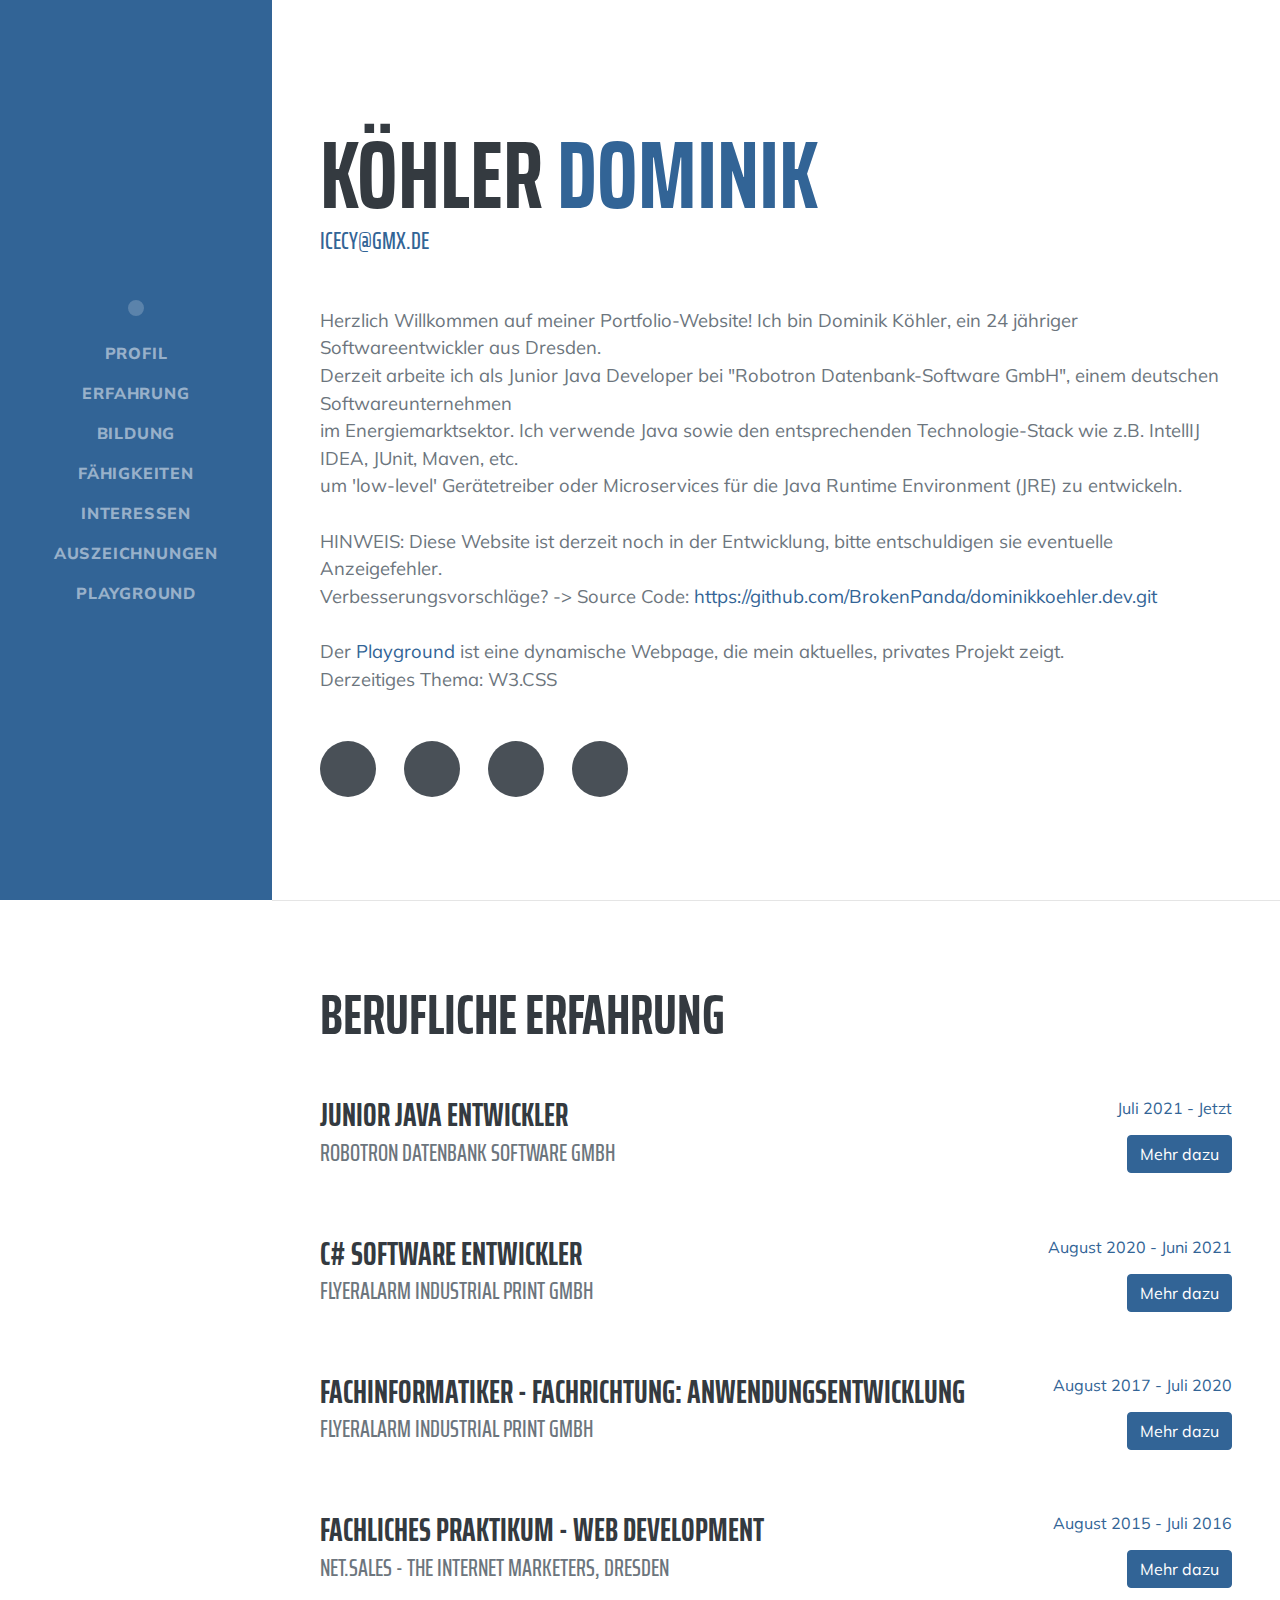
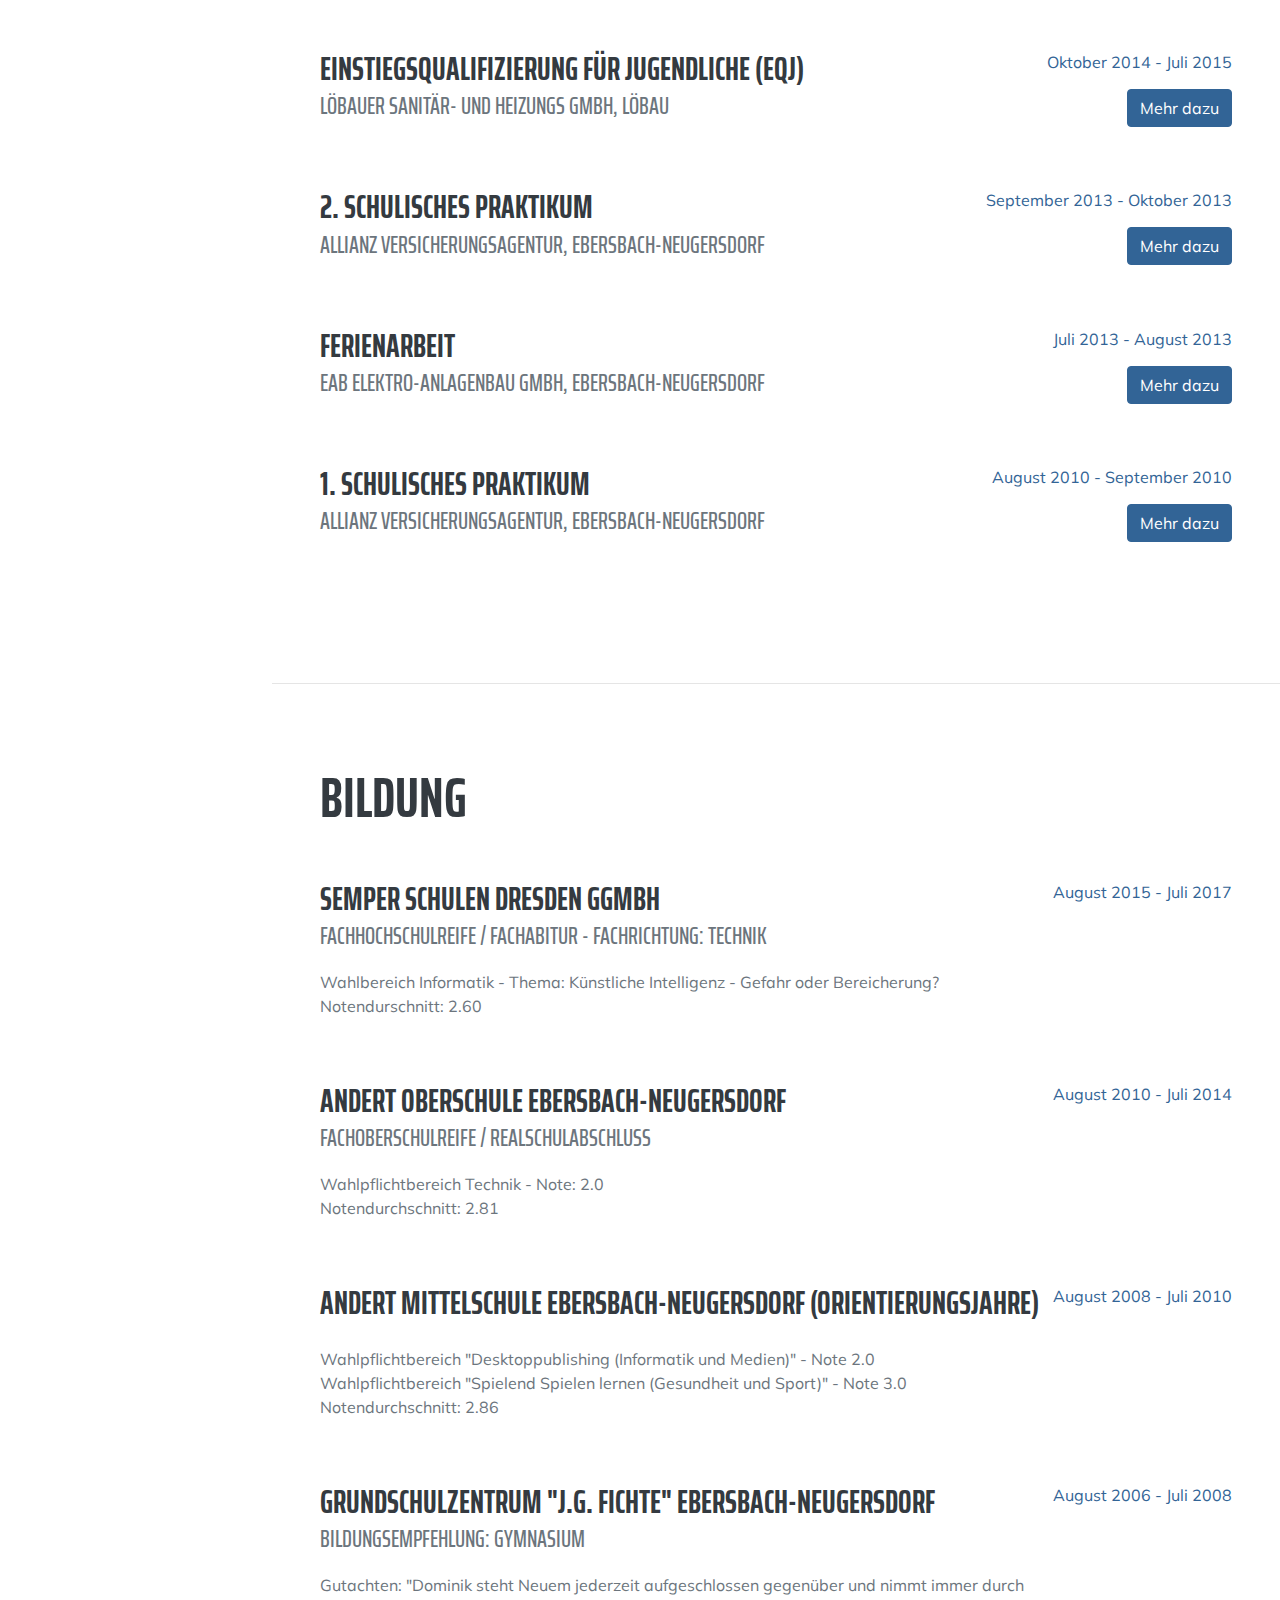
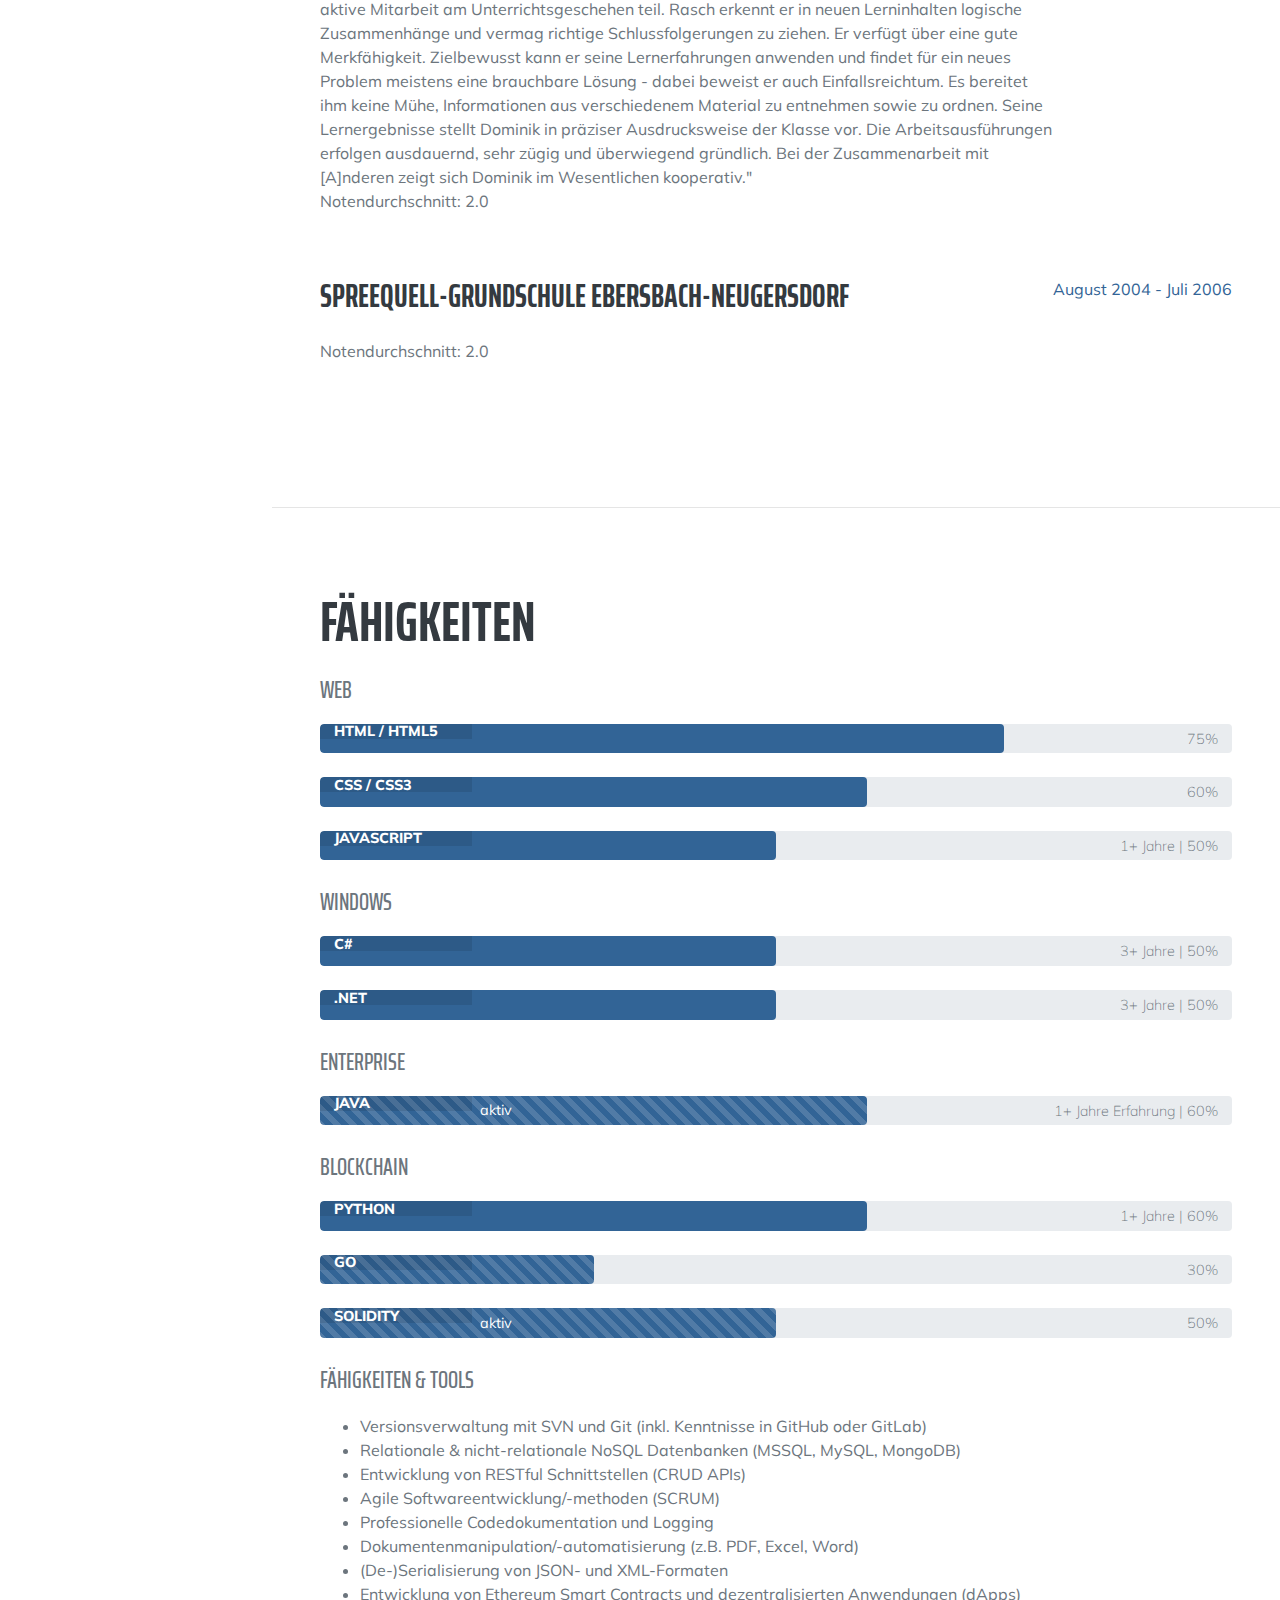
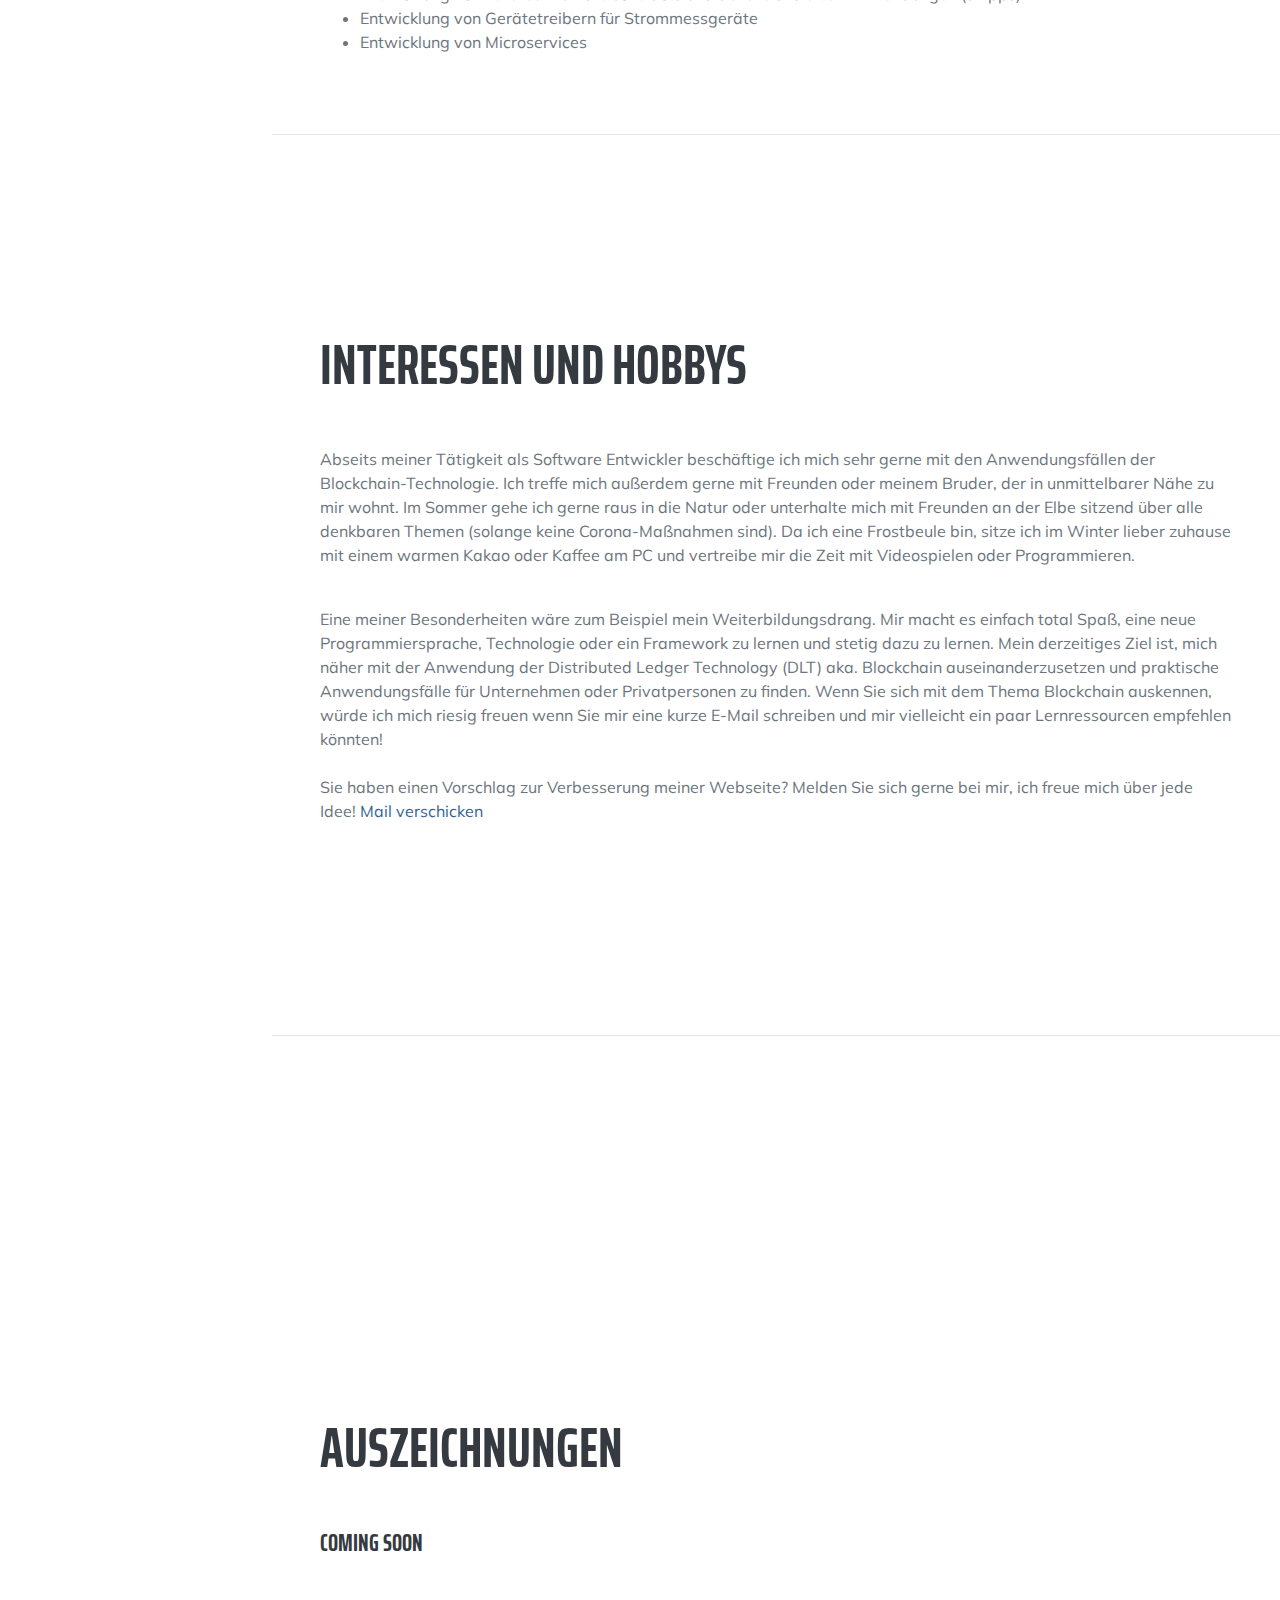
==== index.html @ 2440d2ac "improved skills section" ====
<!DOCTYPE html>
<html lang="de">

<head>
    <meta charset="utf-8" />
    <meta name="viewport" content="width=device-width, initial-scale=1, shrink-to-fit=no" />
    <meta name="description" content="Dominik Köhler | Junior Entwickler | Dresden | Sachsen " />
    <meta name="author" content="Dominik Köhler" />
    <title>Dominik Köhler | Junior Entwickler | Dresden, Sachsen</title>
    <link rel="icon" type="image/x-icon" href="assets/img/favicon.ico" />
    <script src="https://use.fontawesome.com/releases/v5.15.1/js/all.js" crossorigin="anonymous"></script>
    <link href="https://fonts.googleapis.com/css?family=Saira+Extra+Condensed:500,700" rel="stylesheet"
        type="text/css" />
    <link href="https://fonts.googleapis.com/css?family=Muli:400,400i,800,800i" rel="stylesheet" type="text/css" />
    <link href="css/styles.css" rel="stylesheet" />
</head>

<body id="page-top">
    <nav class="navbar navbar-expand-lg navbar-dark bg-primary fixed-top" id="sideNav">
        <a class="navbar-brand js-scroll-trigger" href="#page-top">
            <span class="d-block d-lg-none">Dominik Köhler</span>
            <span class="d-none d-lg-block"><img class="img-fluid img-profile rounded-circle mx-auto mb-2"
                    src="assets/img/portrait.jpeg" alt="" /></span>
        </a>
        <button class="navbar-toggler" type="button" data-toggle="collapse" data-target="#navbarSupportedContent"
            aria-controls="navbarSupportedContent" aria-expanded="false" aria-label="Toggle navigation"><span
                class="navbar-toggler-icon"></span></button>
        <div class="collapse navbar-collapse" id="navbarSupportedContent">
            <ul class="navbar-nav">
                <li class="nav-item"><a class="nav-link js-scroll-trigger" href="#about">Profil</a></li>
                <li class="nav-item"><a class="nav-link js-scroll-trigger" href="#experience">Erfahrung</a></li>
                <li class="nav-item"><a class="nav-link js-scroll-trigger" href="#education">Bildung</a></li>
                <li class="nav-item"><a class="nav-link js-scroll-trigger" href="#skills">Fähigkeiten</a></li>
                <li class="nav-item"><a class="nav-link js-scroll-trigger" href="#interests">Interessen</a></li>
                <li class="nav-item"><a class="nav-link js-scroll-trigger" href="#awards">Auszeichnungen</a></li>
                <li class="nav-item"><a class="nav-link js-scroll-trigger" href="https://biologyst.lima-city.de"
                        target="_blank">Playground</a></li>
            </ul>
        </div>
    </nav>
    <!-- Page Content-->
    <div class="container-fluid p-0">
        <!-- About-->
        <section class="resume-section" id="about">
            <div class="resume-section-content">
                <a href="./en/index.html"><img src="./assets/img/english-icon.png" class="language-icon" /></a>
                <h1 class="mb-0">
                    Köhler
                    <span class="text-primary">Dominik</span>
                </h1>
                <div class="subheading mb-5">
                    <a href="mailto:icecy@gmx.de">IceCy@gmx.de</a>
                </div>
                <p class="lead mb-5">
                    Herzlich Willkommen auf meiner Portfolio-Website! Ich bin Dominik Köhler, ein 24 jähriger Softwareentwickler
                    aus Dresden.<br />
                    Derzeit arbeite ich als Junior Java Developer bei "Robotron Datenbank-Software GmbH", einem deutschen
                    Softwareunternehmen<br />
                    im Energiemarktsektor. Ich verwende Java sowie den entsprechenden Technologie-Stack wie z.B. IntellIJ IDEA, JUnit, Maven, etc.<br />
                    um 'low-level' Gerätetreiber
                    oder Microservices für die Java Runtime Environment (JRE) zu entwickeln.<br /><br />
                    HINWEIS: Diese Website ist derzeit noch in der Entwicklung, bitte entschuldigen sie eventuelle
                    Anzeigefehler.<br />
                    Verbesserungsvorschläge? -> Source Code: <a
                        href="https://github.com/BrokenPanda/dominikkoehler.dev.git"
                        target="_blank">https://github.com/BrokenPanda/dominikkoehler.dev.git</a><br /><br />
                    Der <a href="https://biologyst.lima-city.de" target="_blank">Playground</a> ist eine dynamische
                    Webpage, die mein aktuelles, privates Projekt zeigt. <br />
                    Derzeitiges Thema: W3.CSS
                </p>
                <div class="social-icons">
                    <a class="social-icon" href="https://www.linkedin.com/in/dominik-k%C3%B6hler-7989a8193"
                        target="_blank"><i class="fab fa-linkedin-in"></i></a>
                    <a class="social-icon" href="https://github.com/BrokenPanda" target="_blank"><i
                            class="fab fa-github"></i></a>
                    <a class="social-icon" href="https://twitter.com/Ice_Cyber" target="_blank"><i
                            class="fab fa-twitter"></i></a>
                    <a class="social-icon" href="mailto:IceCy@gmx.de"><i class="fas fa-at"></i></a>
                </div>
            </div>
        </section>
        <hr class="m-0" />
        <!-- Experience-->
        <section class="resume-section" id="experience">
            <div class="resume-section-content">
                <h2 class="mb-5">Berufliche Erfahrung</h2>
                <div class="d-flex flex-column flex-md-row justify-content-between mb-5">
                    <div class="flex-grow-1">
                        <h3 class="mb-0">Junior Java Entwickler</h3>
                        <div class="subheading mb-3">Robotron Datenbank Software GmbH</div>
                        <div class="collapse" id="rds">
                            <div class="card card-body">
                                Hier entwickle ich innovative Software für den Energiemarktsektor mithilfe der Programmiersprache
                                Java und entsprechender Technologien wie Maven, JUnit und IntelliJ IDEA.<br />
                                Ich entwickle 'low-level' Gerätetreiber für Strommessgeräte oder Microservices und
                                erlerne Best Practices wie funktionale Programmierung oder Schnittstellenabstraktion.<br />
                                Bis jetzt habe ich beispielsweise mit dem Message Queue Broker RabbitMQ,
                                der NoSQL-Datenbank MongoDB oder dem Java Framework Quarkus gearbeitet.<br />
                                Ich lerne täglich neue Dinge dazu und freue mich sehr, mich weiter mit der Entwicklung
                                von Software im IoT-Umfeld zu beschäftigen.<br />
                            </div>
                        </div>
                    </div>
                    <div class="flex-shrink-0">
                        <span class="text-primary">Juli 2021 - Jetzt</span><br />
                        <a class="btn btn-primary" data-toggle="collapse" href="#rds" role="button"
                            aria-expanded="false" aria-controls="rds">
                            Mehr dazu
                        </a>
                    </div>
                </div>
                <div class="d-flex flex-column flex-md-row justify-content-between mb-5">
                    <div class="flex-grow-1">
                        <h3 class="mb-0">C# Software Entwickler</h3>
                        <div class="subheading mb-3">FLYERALARM Industrial Print GmbH</div>
                        <div class="collapse" id="fa">
                            <div class="card card-body">
                                Mithilfe des .NET Technologie-Stacks von Microsoft entwickelte ich Individualsoftware um
                                bestehende Wertschöpfungsprozesse effizienter zu gestalten,
                                analysierte und behob Fehler in bestehender Software oder erweiterte diese in Ihren
                                Funktionen. Agile Entwicklungsmethoden (SCRUM),
                                tägliche Sprint-Meetings und ein internes Ticket-System (JIRA) halfen mir dabei, immer
                                in
                                Austausch mit den Entwicklern und Mitarbeitern anderer
                                Standorte zu bleiben und meine Arbeit effizienter organisieren und planen zu können. Die
                                meiste Zeit habe ich mithilfe der Programmiersprache C#
                                bestehende Individualsoftware des Unternehmens erweitert oder Fehler behoben. In einigen
                                Fällen erstellte ich aber auch eigene Individualsoftware
                                für bestimmte Anwendungsfälle. Hier arbeitete ich größtenteils mit Desktop-Software,
                                welche
                                mit dem .NET Framework in Verbindung mit Windows Forms
                                oder WPF entwickelt wurde.<br />
                                Die Backendentwicklung mit .NET Core oder ASP.NET gefiel mir hier besonders, da ein
                                großes
                                Maß an logischem Verständnis benötigt wird und man sich
                                regelmäßig neue, effizientere Algorithmen aneignen kann.
                            </div>
                        </div>
                    </div>
                    <div class="flex-shrink-0">
                        <span class="text-primary">August 2020 - Juni 2021</span><br />
                        <a class="btn btn-primary" data-toggle="collapse" href="#fa" role="button" aria-expanded="false"
                            aria-controls="fa">
                            Mehr dazu
                        </a>
                    </div>
                </div>
                <div class="d-flex flex-column flex-md-row justify-content-between mb-5">
                    <div class="flex-grow-1">
                        <h3 class="mb-0">Fachinformatiker - Fachrichtung: Anwendungsentwicklung</h3>
                        <div class="subheading mb-3">FLYERALARM Industrial Print GmbH</div>
                        <div class="collapse" id="fi">
                            <div class="card card-body">
                                In dieser Zeit habe ich meine Ausbildung zum Fachinformatiker - Fachrichtung:
                                Anwendungsentwicklung bestritten.<br />Hier durfte ich folgende Erfahrungen
                                sammeln:<br />
                                <ul>
                                    <li>Fehleranalyse und Bugfixing von bestehender (Individual-)Software</li>
                                    <li>Konzeptionierung, Entwicklung und Erweiterung von RESTful-APIs auf Basis von
                                        .NET Core
                                        und ASP.NET</li>
                                    <li>Entwicklung und Erweiterung von Desktop-Anwendungen auf Basis von C# Forms und
                                        WPF</li>
                                    <li>Entwicklung und Erweiterung von Windows Diensten auf Basis von C#</li>
                                    <li>Backendentwicklung von Webanwendungen auf Basis von .NET Core und ASP.NET</li>
                                    <li>Frontendentwicklung von Webanwendungen auf Basis von ASP.NET Forms und MVC</li>
                                    <li>Modellierung von relationalen Datenbanken und deren Verwendung mit SQL-Abfragen
                                        oder
                                        Frameworks</li>
                                    <li>Erstellung von technischen Dokumentationen</li>
                                    <li>(Support und Schulung von Anwendern)</li>
                                </ul>
                            </div>
                        </div>
                    </div>
                    <div class="flex-shrink-0">
                        <span class="text-primary">August 2017 - Juli 2020</span><br />
                        <a class="btn btn-primary" data-toggle="collapse" href="#fi" role="button" aria-expanded="false"
                            aria-controls="fi">
                            Mehr dazu
                        </a>
                    </div>
                </div>
                <div class="d-flex flex-column flex-md-row justify-content-between mb-5">
                    <div class="flex-grow-1">
                        <h3 class="mb-0">Fachliches Praktikum - Web Development</h3>
                        <div class="subheading mb-3">Net.Sales - The Internet Marketers, Dresden</div>
                        <div class="collapse" id="net">
                            <div class="card card-body">
                                Im Rahmen meines Fachabiturs absolvierte ich im ersten Schuljahr 14-tägig im Wechsel
                                eine
                                fachpraktische Tätigkeit als Web Entwickler. Die Idee war hierbei, mögliche
                                Themen für die Entwicklung von sogenannten "Nischenseiten" zu finden, die wenig
                                Konkurrenz
                                haben und einen hochen Nutzerdurchsatz generieren können.
                                Dabei lernte ich, die menschliche Psychologie und Verhaltensweisen besser nachvollziehen
                                zu
                                können, einen Nischenmarkt zu finden und entsprechende Webseiten
                                mit HTML, CSS sowie Javascript (teilweise auch PHP) zu entwickeln und anschließend mit
                                ebenfalls vermittelten Tools und Strategien zu vermarkten.
                                Die Themen Search-Engine-Optimization (SEO), Off-Site-/On-Site-Vermarktung sowie
                                Backlinks
                                spielten hier eine besonders große Rolle und brachten mir die strukturierte Vermarktung
                                einer Webpräsenz im Internet und die kontinuierliche Monetarisierung von Webinhalten
                                näher.
                            </div>
                        </div>
                    </div>
                    <div class="flex-shrink-0">
                        <span class="text-primary">August 2015 - Juli 2016</span><br />
                        <a class="btn btn-primary" data-toggle="collapse" href="#net" role="button"
                            aria-expanded="false" aria-controls="net">
                            Mehr dazu
                        </a>
                    </div>
                </div>
                <div class="d-flex flex-column flex-md-row justify-content-between mb-5">
                    <div class="flex-grow-1">
                        <h3 class="mb-0">Einstiegsqualifizierung für Jugendliche (EQJ)</h3>
                        <div class="subheading mb-3">Löbauer Sanitär- und Heizungs GmbH, Löbau</div>
                        <div class="collapse" id="eqj">
                            <div class="card card-body">
                                Nach Abschluss der 10. Klasse und Erlangung meiner mittleren Reife, absolvierte ich ein
                                freiwilliges Jahr bei der Löbauer Sanitär- und Heizungs GmbH (LHS).
                                Im Rahmen meiner Tätigkeit betreute ich den selbst entwickelten Online-Shop des
                                Unternehmens
                                (in Visual Basic), pflegte und aktualisierte bestehende Produkte und
                                konnte meine angeeigneten HTML-, CSS- und Javascript-Kenntnisse das erste mal in der
                                Praxis
                                einsetzen. Dadurch lernte ich viel über das bevorstehende Berufsleben,
                                Web-Technologien, eigenständiges Arbeiten und den Umgang mit Arbeitskollegen. Die Zeit
                                hat
                                mir wirklich sehr gefallen und mich gut auf meine Karriere vorbereitet.
                            </div>
                        </div>
                    </div>
                    <div class="flex-shrink-0">
                        <span class="text-primary">Oktober 2014 - Juli 2015</span><br />
                        <a class="btn btn-primary" data-toggle="collapse" href="#eqj" role="button"
                            aria-expanded="false" aria-controls="eqj">
                            Mehr dazu
                        </a>
                    </div>
                </div>
                <div class="d-flex flex-column flex-md-row justify-content-between mb-5">
                    <div class="flex-grow-1">
                        <h3 class="mb-0">2. schulisches Praktikum</h3>
                        <div class="subheading mb-3">Allianz Versicherungsagentur, Ebersbach-Neugersdorf</div>
                        <div class="collapse" id="av2">
                            <div class="card card-body">
                                Im Rahmen des letzten Schuljahres vor Abschluss meiner mittleren Reife absolvierte ich
                                eine
                                fachpraktische Tätigkeit bei der Allianz Versicherungsagentur in Ebersbach-Neugersdorf.
                                Hier baute ich meine Kenntnisse aus dem 1. Praktikum aus und wurde mit tiefergehenden
                                Aufgaben vertraut gemacht. Ich lernte das erste Mal, mit sensiblen Kundendaten
                                umzugehen,
                                wie wichtig der Datenschutz in einer Versicherungsagentur ist und konnte unter Beisein
                                meines Mentors selbst erste Kundengespräche führen, was mir sehr gefallen hat.
                                Besonders das direkte Gespräch mit dem Kunden, das Verständnis für Sorgen und die
                                transparente Arbeitsweise gefielen mir hier sehr. Ich konnte meine sozialen Kompetenzen
                                weiter
                                ausbauen sowie vertrauliche Daten (Kunden oder interne Datenbanken) mit der nötigen
                                Vorsicht
                                behandeln und zum Ende des Praktikums weitgehend selbstständig aktualisieren und auf
                                Richtigkeit prüfen.
                            </div>
                        </div>
                    </div>
                    <div class="flex-shrink-0">
                        <span class="text-primary">September 2013 - Oktober 2013</span><br />
                        <a class="btn btn-primary" data-toggle="collapse" href="#av2" role="button"
                            aria-expanded="false" aria-controls="av2">
                            Mehr dazu
                        </a>
                    </div>
                </div>
                <div class="d-flex flex-column flex-md-row justify-content-between mb-5">
                    <div class="flex-grow-1">
                        <h3 class="mb-0">Ferienarbeit</h3>
                        <div class="subheading mb-3">EAB Elektro-Anlagenbau GmbH, Ebersbach-Neugersdorf</div>
                        <div class="collapse" id="eab">
                            <div class="card card-body">
                                In den Sommerferien meines letzten Schuljahres vor der mittleren Reife absolvierte ich
                                eine
                                2-wöchige Ferienarbeit bei der Ebersbacher Elektro-Anlagenbau GmbH.
                                Hier lernte ich das erste Mal, körperlich zu Arbeiten, mit anderen Kollegen umzugehen
                                und
                                bekam einen ersten Einblick in das bevorstehende Berufsleben.
                                Die Arbeit forderte mich sehr, besonders der Transport von großen Kabeltrommeln unter
                                der
                                Sommersonne brachte mich oft an meine Grenzen, doch konnte ich schnell
                                an diesen Aufgaben wachsen und meine eigenen Grenzen kennenlernen. Zu meinen Tätigkeiten
                                zählten vor Allem die Herstellung von elektr. Bauteilen und Kabeln,
                                welche anschließend in elektrischen Schaltschränken verbaut wurden. Ich lernte die
                                unterschiedlichen Arten und farblichen Markierungen von Kupferkabeln kennen,
                                wie ich diese maschinell zurechtschneide und mit Sicherheitskappen versehe. In der
                                zweiten
                                Woche meiner Ferienarbeit durfte ich in enger Zusammenarbeit mit
                                Kollegen einen eigenen Schaltschrank vom ersten Bauteil bis zum fertigen Produkt
                                zusammenbauen und konnte schnell lernen, an meinen Aufgaben zu wachsen.
                            </div>
                        </div>
                    </div>
                    <div class="flex-shrink-0">
                        <span class="text-primary">Juli 2013 - August 2013</span><br />
                        <a class="btn btn-primary" data-toggle="collapse" href="#eab" role="button"
                            aria-expanded="false" aria-controls="eab">
                            Mehr dazu
                        </a>
                    </div>
                </div>
                <div class="d-flex flex-column flex-md-row justify-content-between mb-5">
                    <div class="flex-grow-1">
                        <h3 class="mb-0">1. schulisches Praktikum</h3>
                        <div class="subheading mb-3">Allianz Versicherungsagentur, Ebersbach-Neugersdorf</div>
                        <div class="collapse" id="av1">
                            <div class="card card-body">
                                Mein erstes schulisches Praktikum absolvierte ich bei der Allianz Versicherungsagentur
                                in
                                Ebersbach-Neugersdorf.
                                Ich kam das erste Mal mit geregelten Arbeitszeiten in Kontakt, lernte die grundlegenden
                                internen Abläufe in einer Versicherungsagentur kennen und wie eine
                                Agentur mit Schwerpunkt im Finanzgeschäft arbeitet. Ich konnte nach Absprache mit dem
                                Kunden
                                einzelnen Gesprächen beiwohnen und lernte dadurch schnell,
                                wie man Kundengespräche führt, auf Fragen und Sorgen eingeht und dass Vertrauen eine
                                enorme
                                Rolle im Erfolg einer Versicherungsagentur spielt.
                                In der letzten Woche meines Praktikums wurde ich bereits damit beauftragt, Kundendaten
                                zu
                                überprüfen und gegebenenfalls zu aktualisieren. Gründlichkeit ist
                                hier besonders wichtig, da Adressen und Kontodaten unbedingt korrekt sein müssen um
                                einen
                                reibungslosen Ablauf im Betrieb zu gewährleisten.
                            </div>
                        </div>
                    </div>
                    <div class="flex-shrink-0">
                        <span class="text-primary">August 2010 - September 2010</span><br />
                        <a class="btn btn-primary" data-toggle="collapse" href="#av1" role="button"
                            aria-expanded="false" aria-controls="av1">
                            Mehr dazu
                        </a>
                    </div>
                </div>
            </div>
        </section>
        <hr class="m-0" />
        <!-- Education-->
        <section class="resume-section" id="education">
            <div class="resume-section-content">
                <h2 class="mb-5">Bildung</h2>
                <div class="d-flex flex-column flex-md-row justify-content-between mb-5">
                    <div class="flex-grow-1">
                        <h3 class="mb-0">Semper Schulen Dresden gGmbH</h3>
                        <div class="subheading mb-3">Fachhochschulreife / Fachabitur - Fachrichtung: Technik</div>
                        <div>Wahlbereich Informatik - Thema: Künstliche Intelligenz - Gefahr oder Bereicherung?</div>
                        <p>Notendurschnitt: 2.60</p>
                    </div>
                    <div class="flex-shrink-0"><span class="text-primary">August 2015 - Juli 2017</span></div>
                </div>
                <div class="d-flex flex-column flex-md-row justify-content-between mb-5">
                    <div class="flex-grow-1">
                        <h3 class="mb-0">Andert Oberschule Ebersbach-Neugersdorf</h3>
                        <div class="subheading mb-3">Fachoberschulreife / Realschulabschluss</div>
                        <div>Wahlpflichtbereich Technik - Note: 2.0</div>
                        <p>Notendurchschnitt: 2.81</p>
                    </div>
                    <div class="flex-shrink-0"><span class="text-primary">August 2010 - Juli 2014</span></div>
                </div>
                <div class="d-flex flex-column flex-md-row justify-content-between mb-5">
                    <div class="flex-grow-1">
                        <h3 class="mb-0">Andert Mittelschule Ebersbach-Neugersdorf (Orientierungsjahre)</h3>
                        <br />
                        <div>Wahlpflichtbereich "Desktoppublishing (Informatik und Medien)" - Note 2.0</div>
                        <div>Wahlpflichtbereich "Spielend Spielen lernen (Gesundheit und Sport)" - Note 3.0</div>
                        <p>Notendurchschnitt: 2.86</p>
                    </div>
                    <div class="flex-shrink-0"><span class="text-primary">August 2008 - Juli 2010</span></div>
                </div>
                <div class="d-flex flex-column flex-md-row justify-content-between mb-5">
                    <div class="flex-grow-1">
                        <h3 class="mb-0">Grundschulzentrum "J.G. Fichte" Ebersbach-Neugersdorf</h3>
                        <div class="subheading mb-3">Bildungsempfehlung: Gymnasium</div>
                        <div>Gutachten: "Dominik steht Neuem jederzeit aufgeschlossen gegenüber und nimmt immer durch
                            aktive Mitarbeit am Unterrichtsgeschehen teil. Rasch erkennt
                            er in neuen Lerninhalten logische Zusammenhänge und vermag richtige Schlussfolgerungen zu
                            ziehen. Er verfügt über eine gute Merkfähigkeit. Zielbewusst
                            kann er seine Lernerfahrungen anwenden und findet für ein neues Problem meistens eine
                            brauchbare Lösung - dabei beweist er auch Einfallsreichtum. Es
                            bereitet ihm keine Mühe, Informationen aus verschiedenem Material zu entnehmen sowie zu
                            ordnen. Seine Lernergebnisse stellt Dominik in präziser Ausdrucksweise
                            der Klasse vor. Die Arbeitsausführungen erfolgen ausdauernd, sehr zügig und überwiegend
                            gründlich. Bei der Zusammenarbeit mit [A]nderen zeigt sich Dominik
                            im Wesentlichen kooperativ."
                        </div>
                        <p>Notendurchschnitt: 2.0</p>
                    </div>
                    <div class="flex-shrink-0"><span class="text-primary">August 2006 - Juli 2008</span></div>
                </div>
                <div class="d-flex flex-column flex-md-row justify-content-between mb-5">
                    <div class="flex-grow-1">
                        <h3 class="mb-0">Spreequell-Grundschule Ebersbach-Neugersdorf</h3>
                        <br />
                        <p>Notendurchschnitt: 2.0</p>
                    </div>
                    <div class="flex-shrink-0"><span class="text-primary">August 2004 - Juli 2006</span></div>
                </div>
            </div>
        </section>
        <hr class="m-0" />
        <!-- Skills-->
        <section class="resume-section" id="skills">
            <div class="resume-section-content">
                <h2 class="mb-3">Fähigkeiten</h2>
                <div class="subheading mb-3">Web</div>
                <div class="progress">
                    <div class="progress-bar" role="progressbar" aria-valuenow="75" aria-valuemin="0" aria-valuemax="100" style="width: 75%;">
                        <span class="sr-only">75% Complete</span>
                    </div>
                    <span class="progress-type"><i class="fab fa-html5"></i>&nbsp;HTML / HTML5</span>
                    <span class="progress-completed">75%</span>
                </div>
                <br />
                <div class="progress">
                    <div class="progress-bar" role="progressbar" aria-valuenow="60" aria-valuemin="0" aria-valuemax="100" style="width: 60%;">
                        <span class="sr-only">60% Complete</span>
                    </div>
                    <span class="progress-type"><i class="fab fa-css3-alt"></i>&nbsp;CSS / CSS3</span>
                    <span class="progress-completed">60%</span>
                </div>
                <br />
                <div class="progress">
                    <div class="progress-bar" role="progressbar" aria-valuenow="50" aria-valuemin="0" aria-valuemax="100" style="width: 50%;">
                        <span class="sr-only">1+ Jahre Erfahrung oder 50% Complete</span>
                    </div>
                    <span class="progress-type"><i class="fab fa-js-square"></i>&nbsp;JAVASCRIPT</span>
                    <span class="progress-completed">1+ Jahre | 50%</span>
                </div>
                <br />
                <div class="subheading mb-3">Windows</div>
                <div class="progress">
                    <div class="progress-bar" role="progressbar" aria-valuenow="50" aria-valuemin="0" aria-valuemax="100" style="width: 50%;">
                        <span class="sr-only">3+ Jahre Erfahrung oder 50% Complete</span>
                    </div>
                    <span class="progress-type"><i class="fas fa-hashtag"></i>&nbsp;C#</span>
                    <span class="progress-completed">3+ Jahre | 50%</span>
                </div>
                <br />
                <div class="progress">
                    <div class="progress-bar" role="progressbar" aria-valuenow="50" aria-valuemin="0" aria-valuemax="100" style="width: 50%;">
                        <span class="sr-only">3+ Jahre Erfahrung oder 50% Complete</span>
                    </div>
                    <span class="progress-type"><i class="fab fa-windows"></i>&nbsp;.NET</span>
                    <span class="progress-completed">3+ Jahre | 50%</span>
                </div>
                <br />
                <div class="subheading mb-3">Enterprise</div>
                <div class="progress">
                    <div class="progress-bar progress-bar-info progress-bar-striped active" role="progressbar" aria-valuenow="60" aria-valuemin="0" aria-valuemax="100" style="width: 60%">
                        <span class="sr-only">1+ Jahre Erfahrung oder 50% Complete</span>
                        <span class="progress-status">aktiv</span>
                    </div>
                    <span class="progress-type"><i class="fab fa-java"></i>&nbsp;JAVA</span>
                    <span class="progress-completed">1+ Jahre Erfahrung | 60%</span>
                </div>
                <br />
                <div class="subheading mb-3">Blockchain</div>
                <div class="progress">
                    <div class="progress-bar" role="progressbar" aria-valuenow="60" aria-valuemin="0" aria-valuemax="100" style="width: 60%;">
                        <span class="sr-only">1+ Jahre Erfahrung | 60% Complete</span>
                    </div>
                    <span class="progress-type"><i class="fab fa-python"></i>&nbsp;PYTHON</span>
                    <span class="progress-completed">1+ Jahre | 60%</span>
                </div>
                <br />
                <div class="progress">
                    <div class="progress-bar progress-bar-info progress-bar-striped active" role="progressbar" aria-valuenow="30" aria-valuemin="0" aria-valuemax="100" style="width: 30%">
                        <span class="sr-only">30% Complete</span>
                    </div>
                    <span class="progress-type"><i class="fab fa-google"></i>&nbsp;GO</span>
                    <span class="progress-completed">30%</span>
                </div>
                <br />
                <div class="progress">
                    <div class="progress-bar progress-bar-info progress-bar-striped active" role="progressbar" aria-valuenow="50" aria-valuemin="0" aria-valuemax="100" style="width: 50%">
                        <span class="sr-only">50% Complete</span>
                        <span class="progress-status">aktiv</span>
                    </div>
                    <span class="progress-type"><i class="fab fa-ethereum"></i>&nbsp;SOLIDITY</span>
                    <span class="progress-completed">50%</span>
                </div>
                <br />
                <div class="subheading mb-3">Fähigkeiten & Tools</div>
                <ul class="fa-ul mb-0">
                    <li>
                        <span class="fa-li"><i class="fas fa-check"></i></span>Versionsverwaltung mit SVN und Git (inkl. Kenntnisse in GitHub oder GitLab)
                    </li>
                    <li>
                        <span class="fa-li"><i class="fas fa-check"></i></span>Relationale & nicht-relationale NoSQL Datenbanken (MSSQL, MySQL, MongoDB)
                    </li>
                    <li>
                        <span class="fa-li"><i class="fas fa-check"></i></span>Entwicklung von RESTful Schnittstellen (CRUD APIs)
                    </li>
                    <li>
                        <span class="fa-li"><i class="fas fa-check"></i></span>Agile Softwareentwicklung/-methoden (SCRUM)
                    </li>
                    <li>
                        <span class="fa-li"><i class="fas fa-check"></i></span>Professionelle Codedokumentation und Logging
                    </li>
                    <li>
                        <span class="fa-li"><i class="fas fa-check"></i></span>Dokumentenmanipulation/-automatisierung (z.B. PDF, Excel, Word)
                    </li>
                    <li>
                        <span class="fa-li"><i class="fas fa-check"></i></span>(De-)Serialisierung von JSON- und XML-Formaten
                    </li>
                    <li>
                        <span class="fa-li"><i class="fas fa-check"></i></span>Entwicklung von Ethereum Smart Contracts und dezentralisierten Anwendungen (dApps)
                    </li>
                    <li>
                        <span class="fa-li"><i class="fas fa-check"></i></span>Entwicklung von Gerätetreibern für Strommessgeräte
                    </li>
                    <li>
                        <span class="fa-li"><i class="fas fa-check"></i></span>Entwicklung von Microservices
                    </li>
                </ul>
            </div>
        </section>
        <hr class="m-0" />
        <!-- Interests-->
        <section class="resume-section" id="interests">
            <div class="resume-section-content">
                <h2 class="mb-5">Interessen und Hobbys</h2>
                <p>Abseits meiner Tätigkeit als Software Entwickler beschäftige ich mich sehr gerne mit den
                    Anwendungsfällen der Blockchain-Technologie. Ich treffe mich außerdem gerne mit Freunden oder meinem
                    Bruder, der in unmittelbarer Nähe zu mir wohnt. Im Sommer gehe ich gerne raus in die Natur oder
                    unterhalte mich mit Freunden an der Elbe sitzend über alle denkbaren Themen (solange keine
                    Corona-Maßnahmen sind). Da ich eine Frostbeule bin, sitze ich im Winter lieber zuhause mit einem
                    warmen Kakao oder Kaffee am PC und vertreibe mir die Zeit mit Videospielen oder Programmieren.</p>
                <br />
                <p class="mb-0">Eine meiner Besonderheiten wäre zum Beispiel mein Weiterbildungsdrang. Mir macht es
                    einfach total Spaß, eine neue Programmiersprache, Technologie oder ein Framework zu lernen und
                    stetig dazu zu lernen. Mein derzeitiges Ziel ist, mich näher mit der Anwendung der Distributed
                    Ledger Technology (DLT) aka. Blockchain auseinanderzusetzen und praktische Anwendungsfälle für
                    Unternehmen oder Privatpersonen zu finden. Wenn Sie sich mit dem Thema Blockchain auskennen, würde
                    ich mich riesig freuen wenn Sie mir eine kurze E-Mail schreiben und mir vielleicht ein paar
                    Lernressourcen empfehlen könnten!</p><br />
                <p>Sie haben einen Vorschlag zur Verbesserung meiner Webseite? Melden Sie sich gerne bei mir, ich freue
                    mich über jede Idee! <a href="mailto:IceCy@gmx.de">Mail verschicken</a></p>
            </div>
        </section>
        <hr class="m-0" />
        <!-- Awards-->
        <section class="resume-section" id="awards">
            <div class="resume-section-content">
                <h2 class="mb-5">Auszeichnungen</h2>
                <h4 class="mb-0">coming soon</h4>
            </div>
        </section>
    </div>
    <script src="https://cdnjs.cloudflare.com/ajax/libs/jquery/3.5.1/jquery.min.js"></script>
    <script src="https://cdn.jsdelivr.net/npm/bootstrap@4.5.3/dist/js/bootstrap.bundle.min.js"></script>
    <script src="https://cdnjs.cloudflare.com/ajax/libs/jquery-easing/1.4.1/jquery.easing.min.js"></script>
    <script src="js/scripts.js"></script>
</body>

</html>
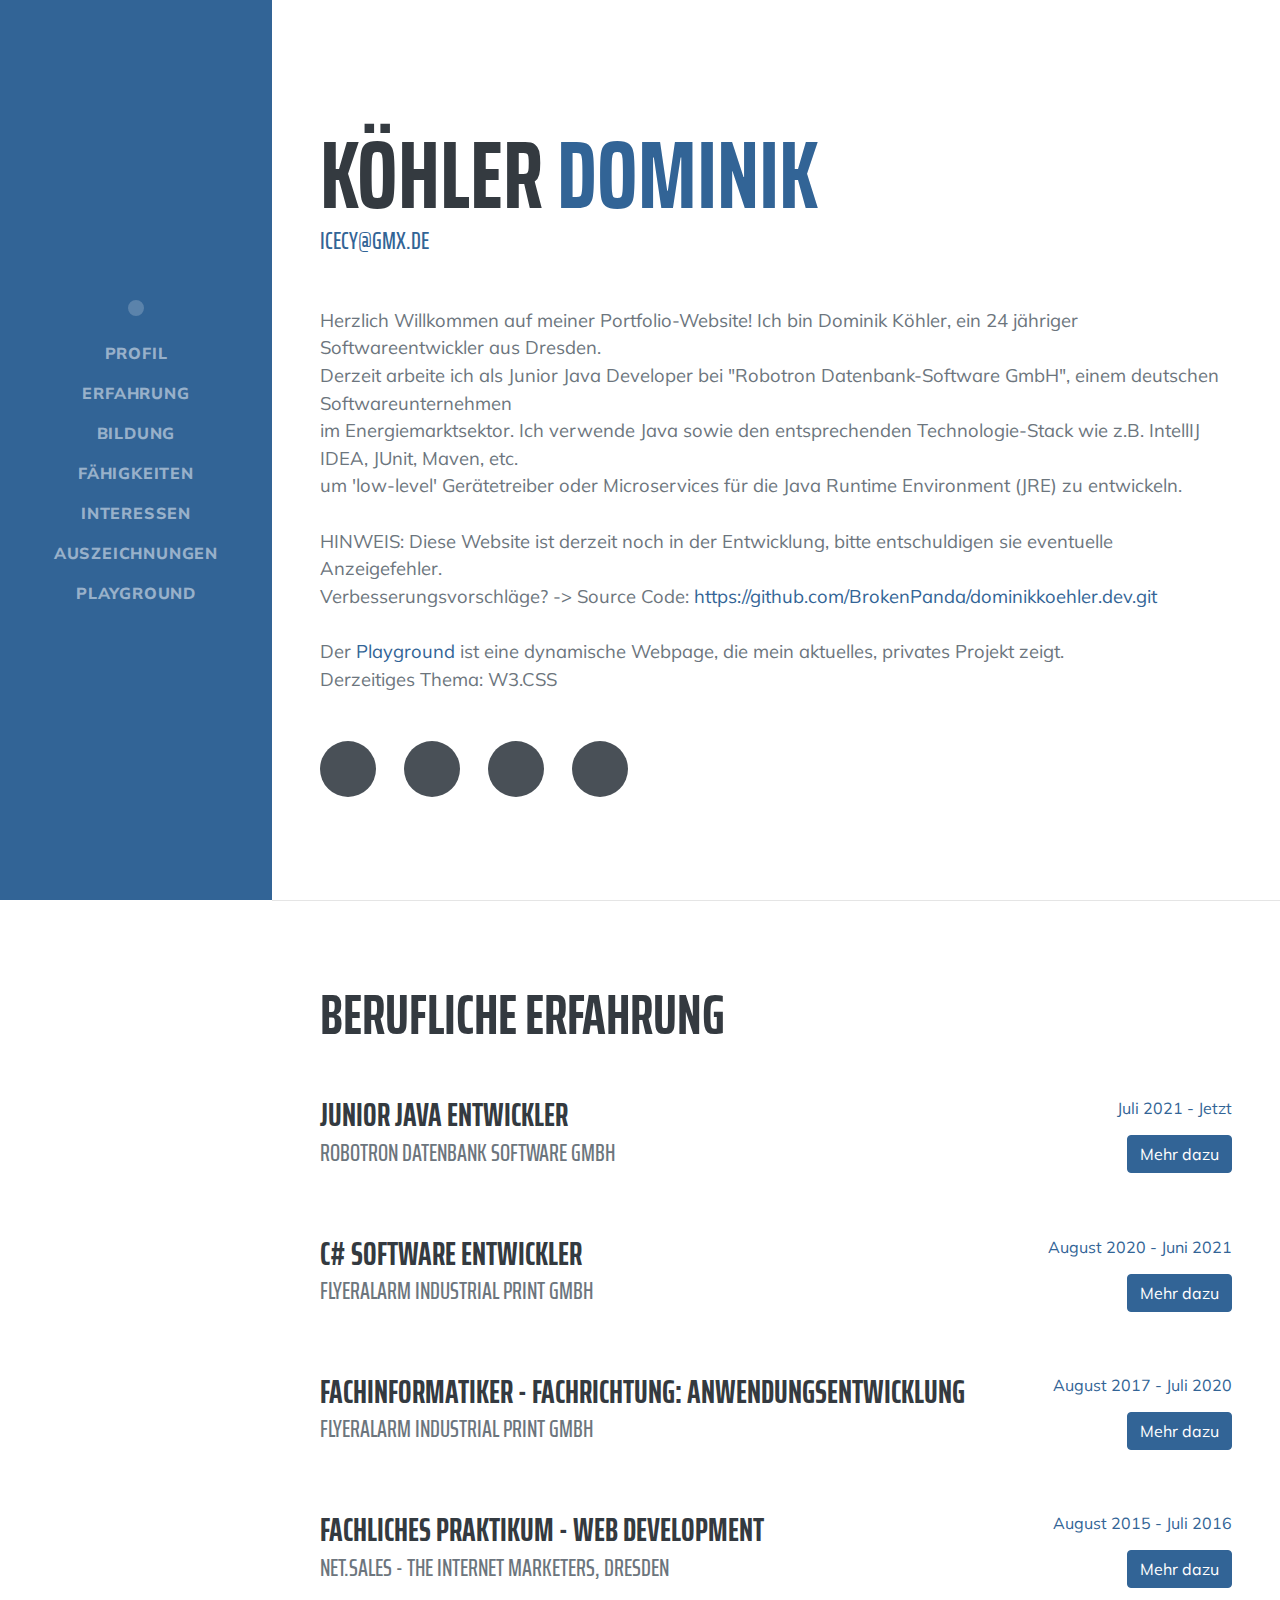
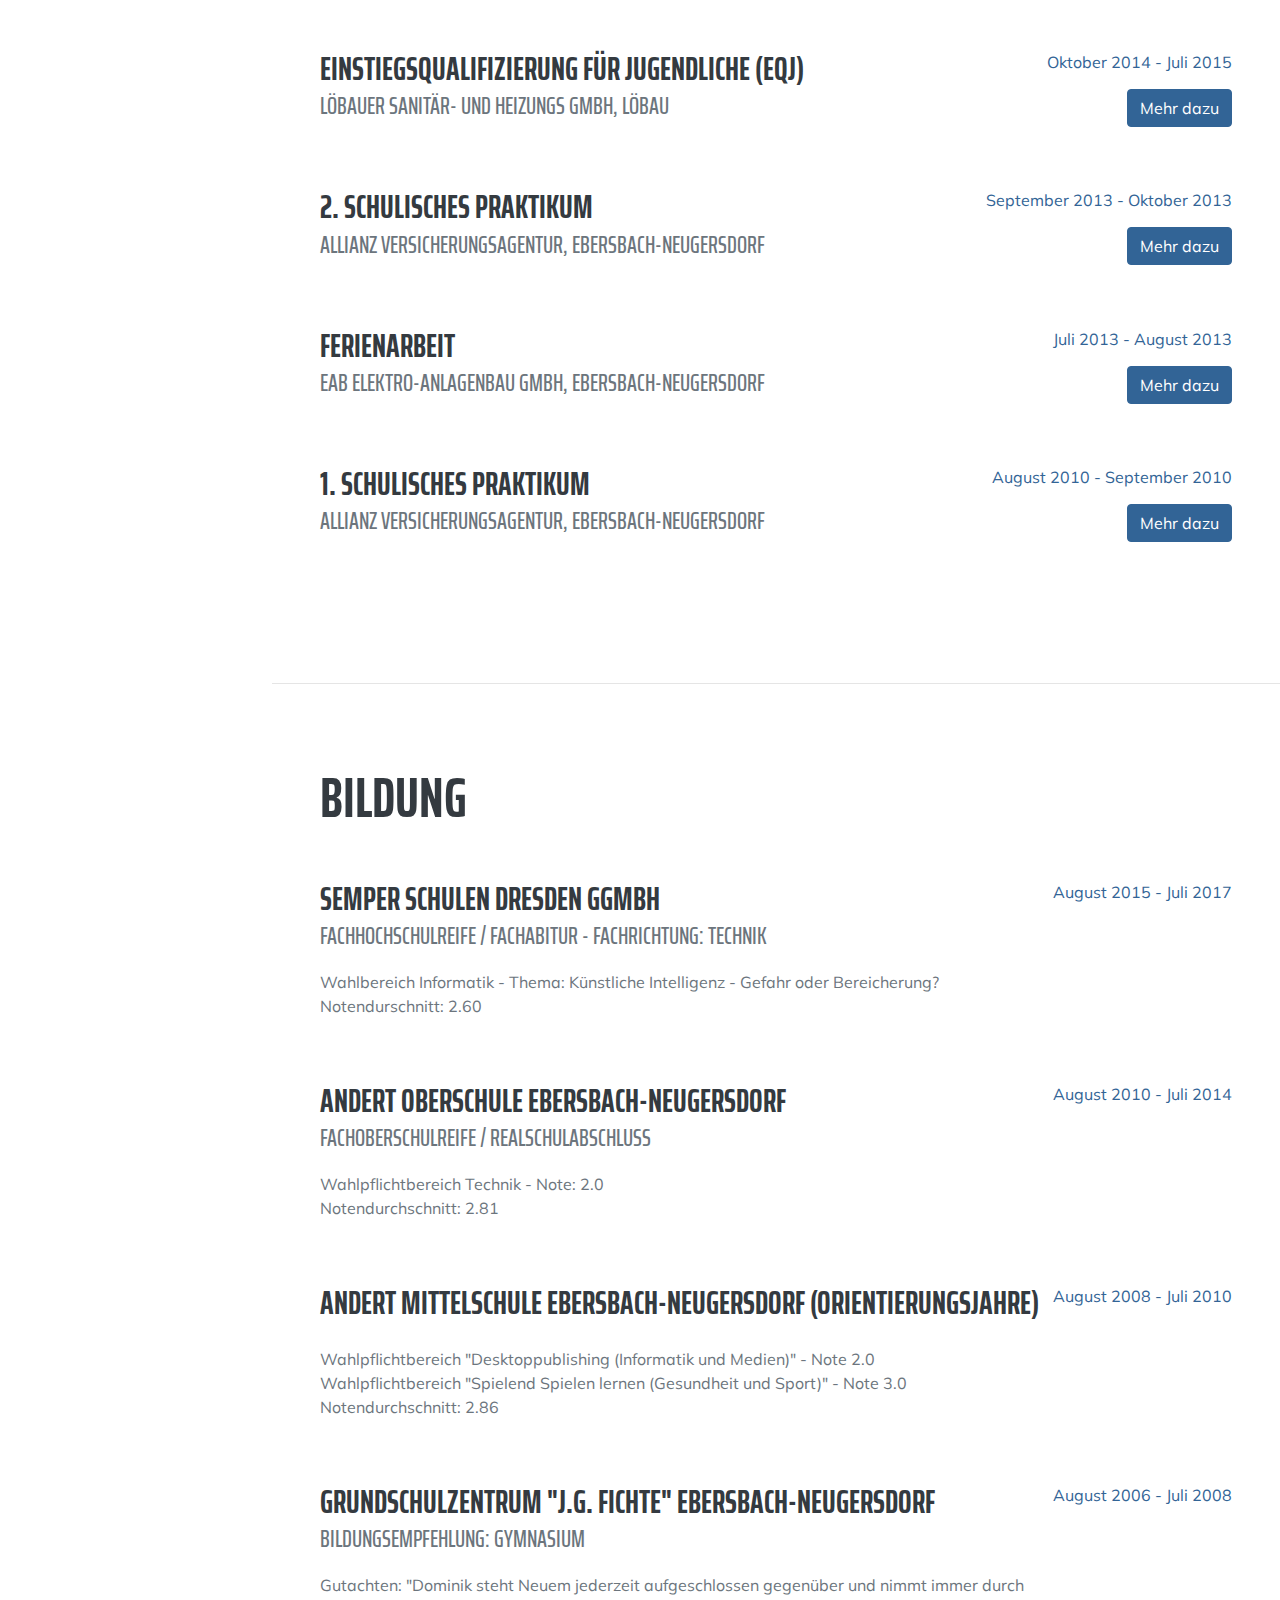
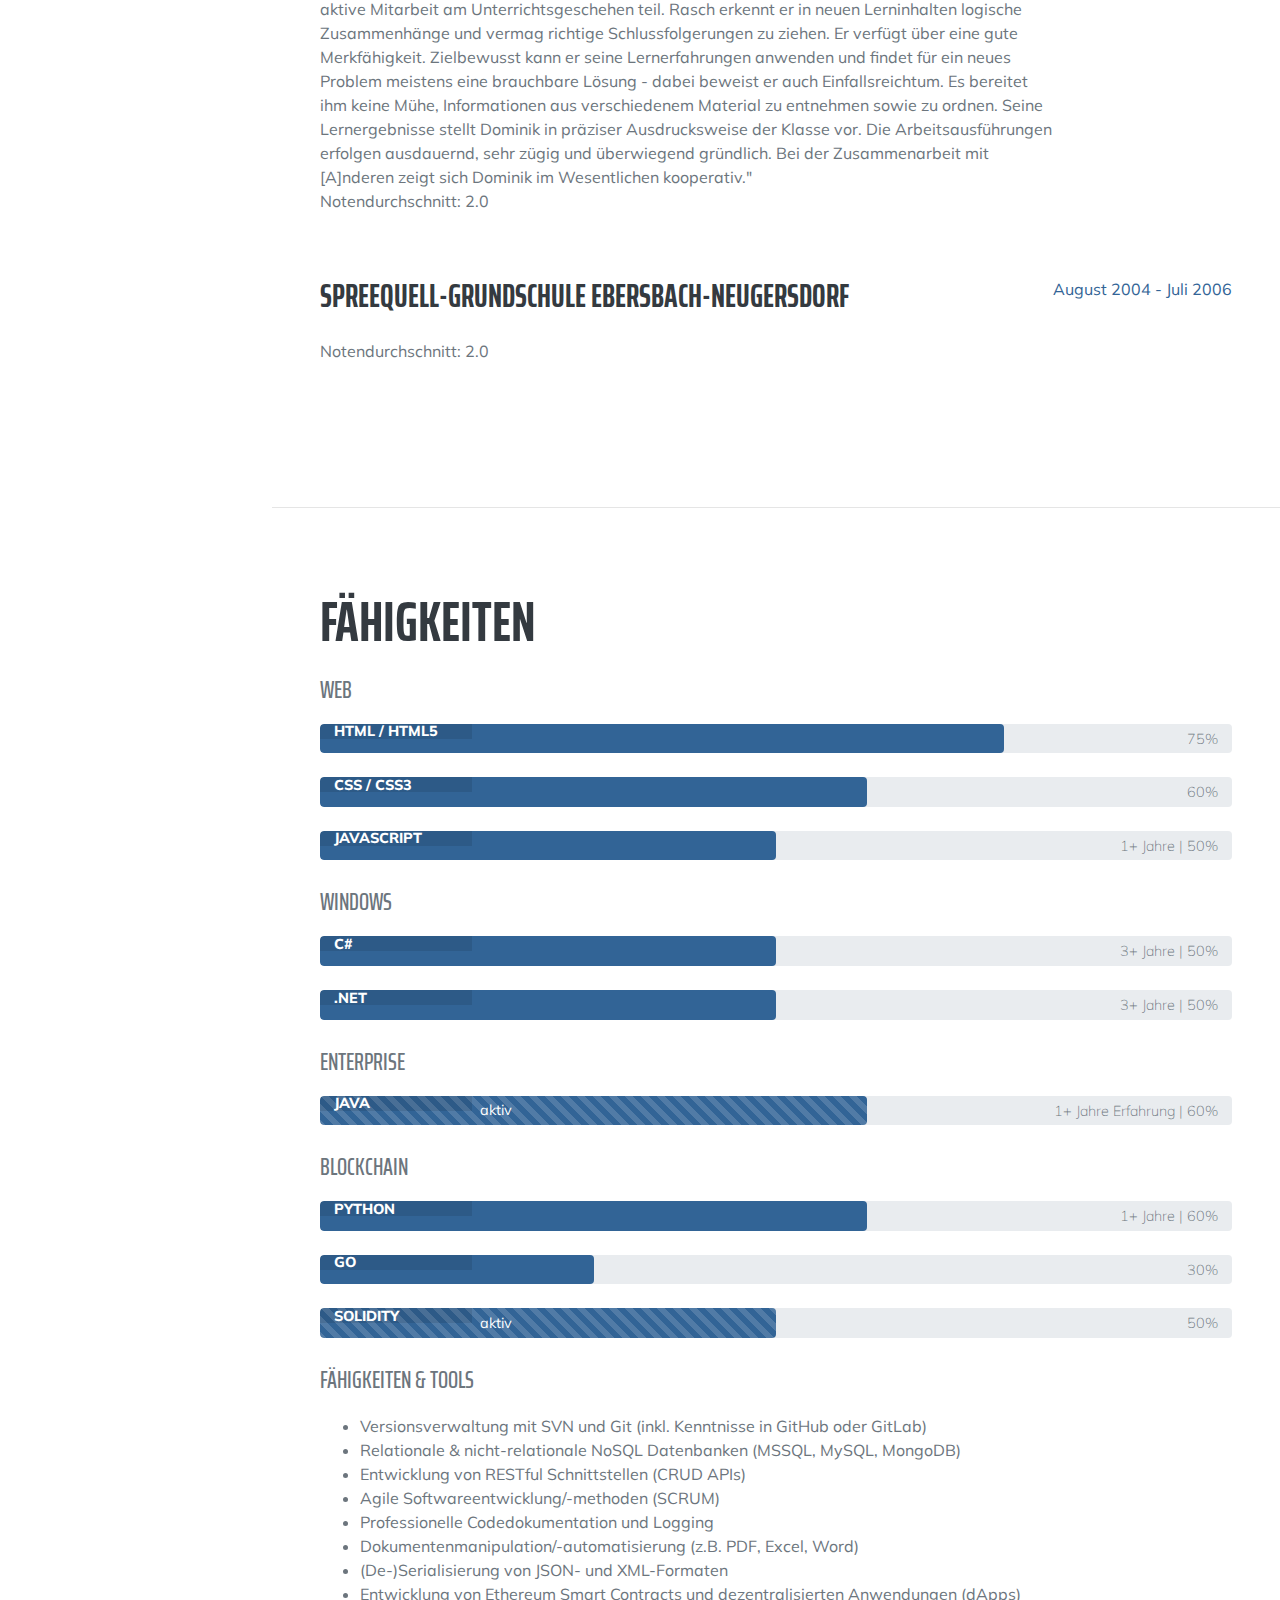
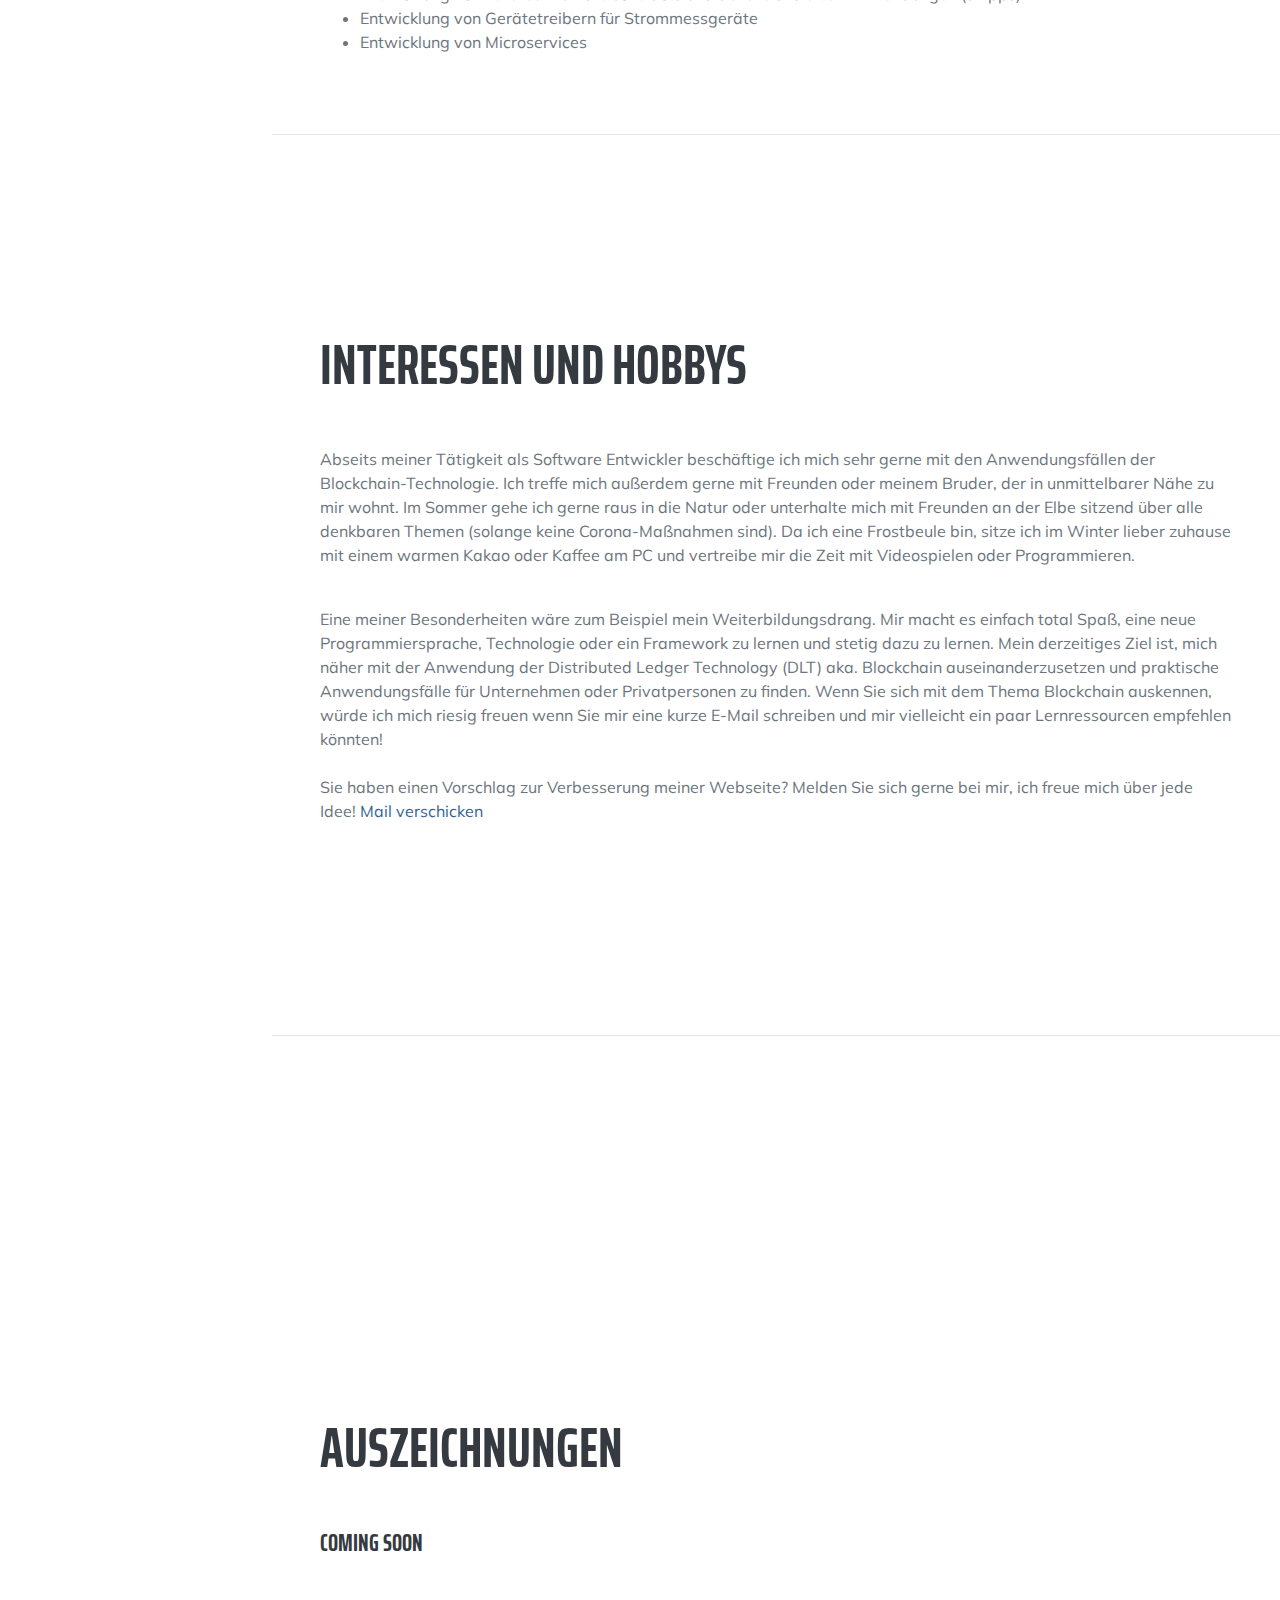
==== commit 3d829d44: "fixed progress-bar style" ====
--- a/index.html
+++ b/index.html
@@ -457,7 +457,7 @@
                 <br />
                 <div class="subheading mb-3">Enterprise</div>
                 <div class="progress">
-                    <div class="progress-bar progress-bar-info progress-bar-striped active" role="progressbar" aria-valuenow="60" aria-valuemin="0" aria-valuemax="100" style="width: 60%">
+                    <div class="progress-bar progress-bar-striped active" role="progressbar" aria-valuenow="60" aria-valuemin="0" aria-valuemax="100" style="width: 60%">
                         <span class="sr-only">1+ Jahre Erfahrung oder 50% Complete</span>
                         <span class="progress-status">aktiv</span>
                     </div>
@@ -475,7 +475,7 @@
                 </div>
                 <br />
                 <div class="progress">
-                    <div class="progress-bar progress-bar-info progress-bar-striped active" role="progressbar" aria-valuenow="30" aria-valuemin="0" aria-valuemax="100" style="width: 30%">
+                    <div class="progress-bar" role="progressbar" aria-valuenow="30" aria-valuemin="0" aria-valuemax="100" style="width: 30%">
                         <span class="sr-only">30% Complete</span>
                     </div>
                     <span class="progress-type"><i class="fab fa-google"></i>&nbsp;GO</span>
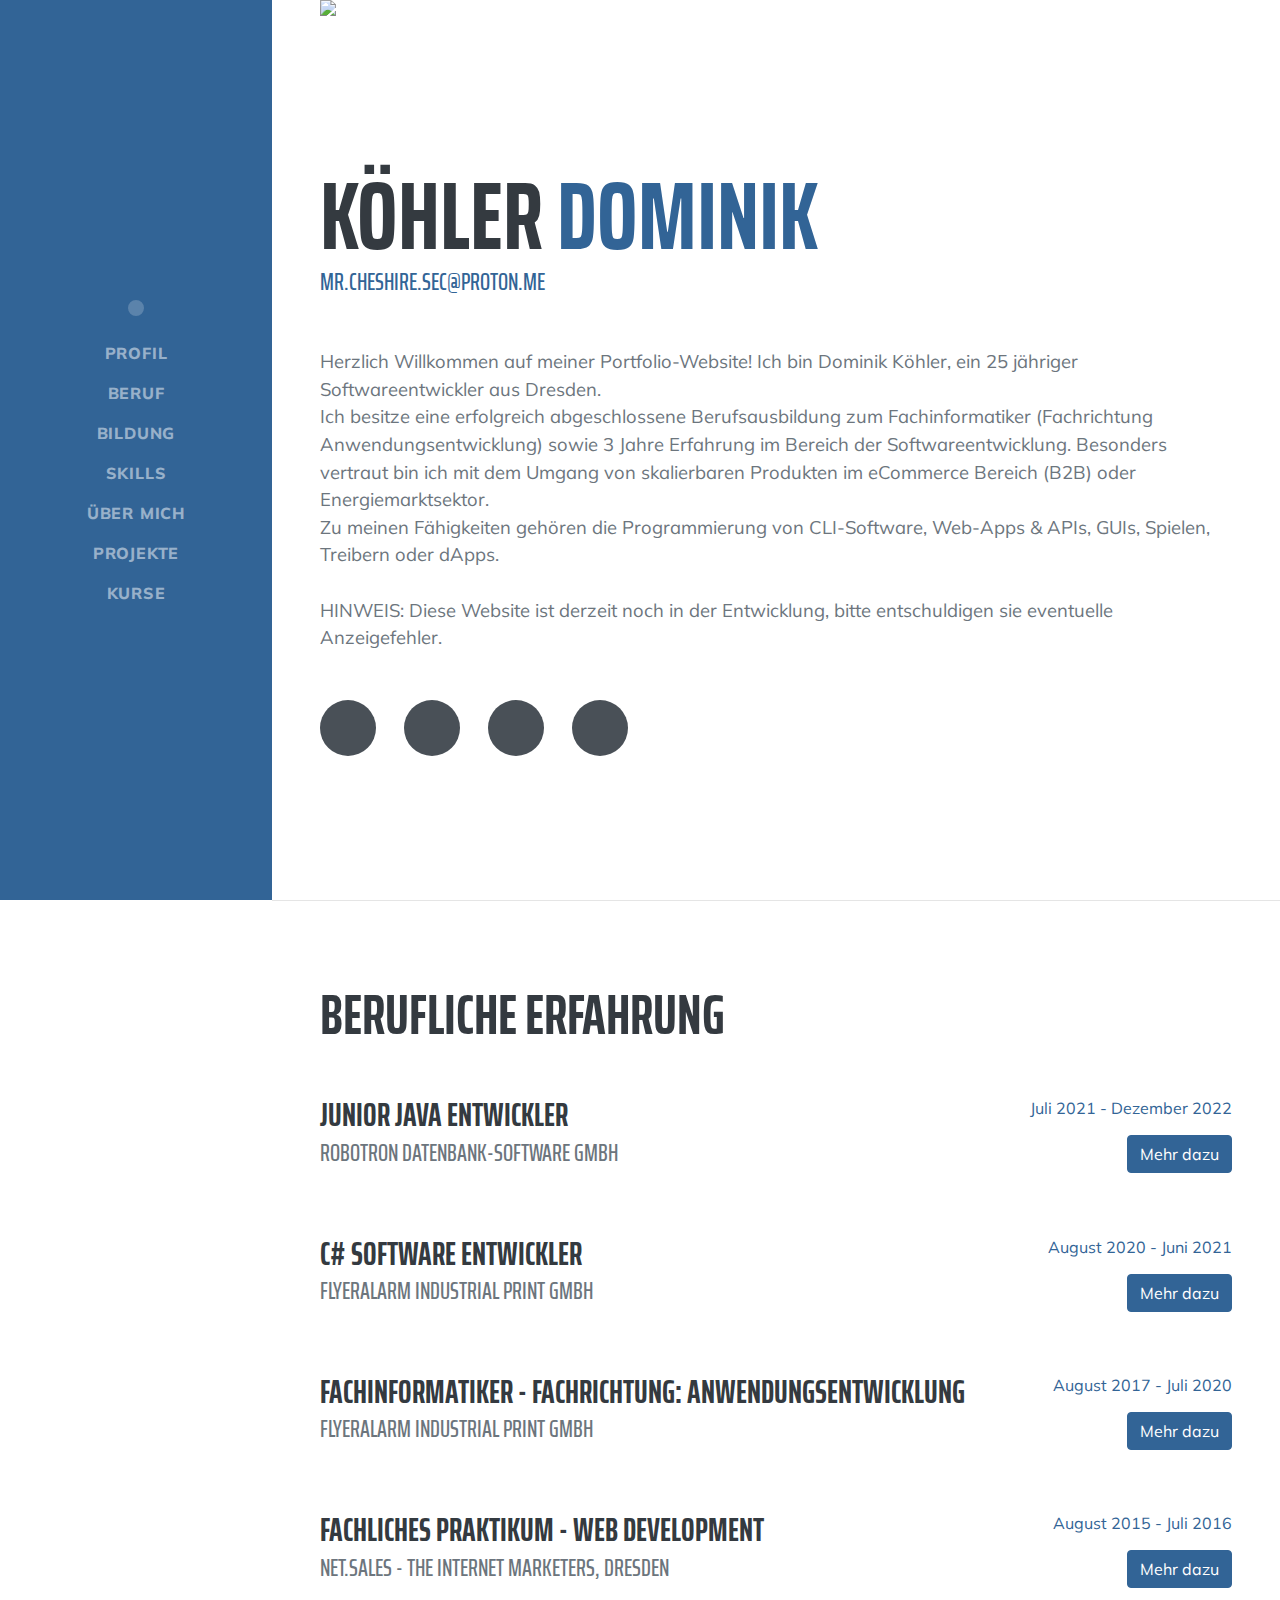
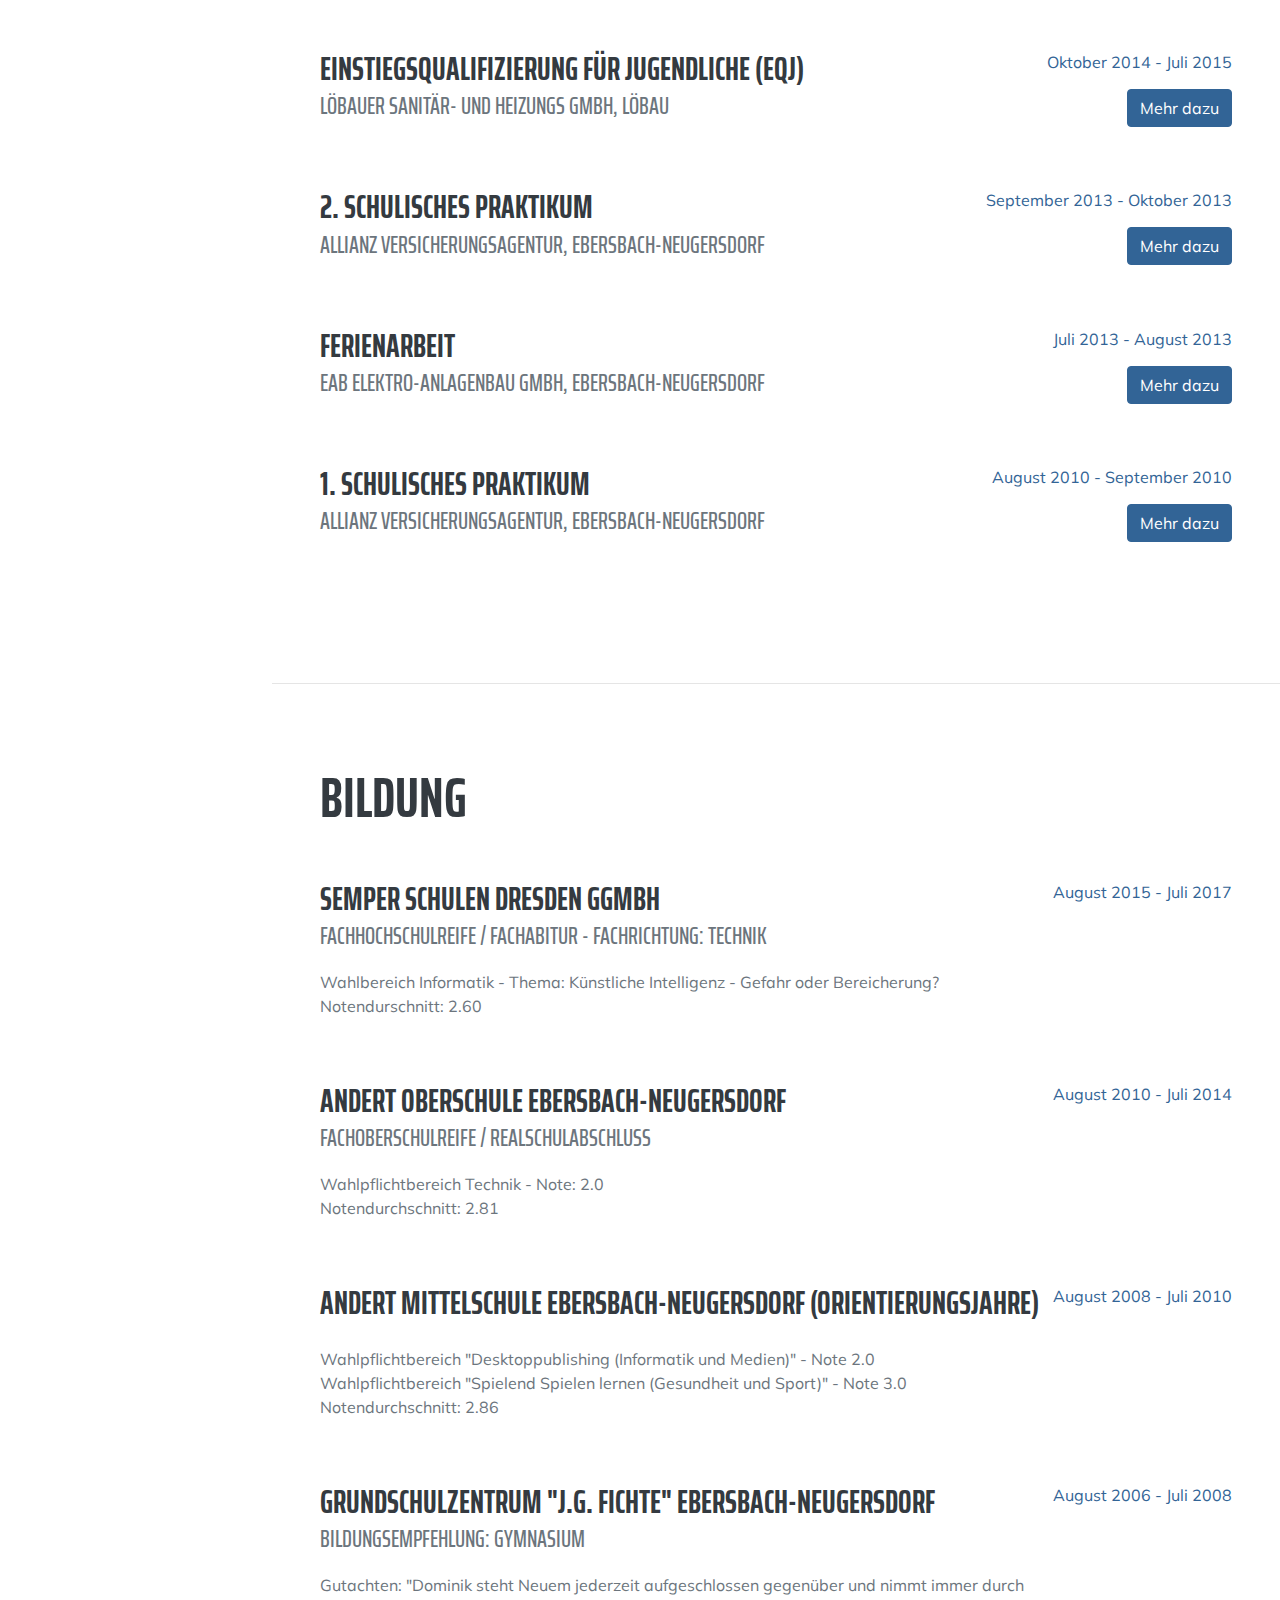
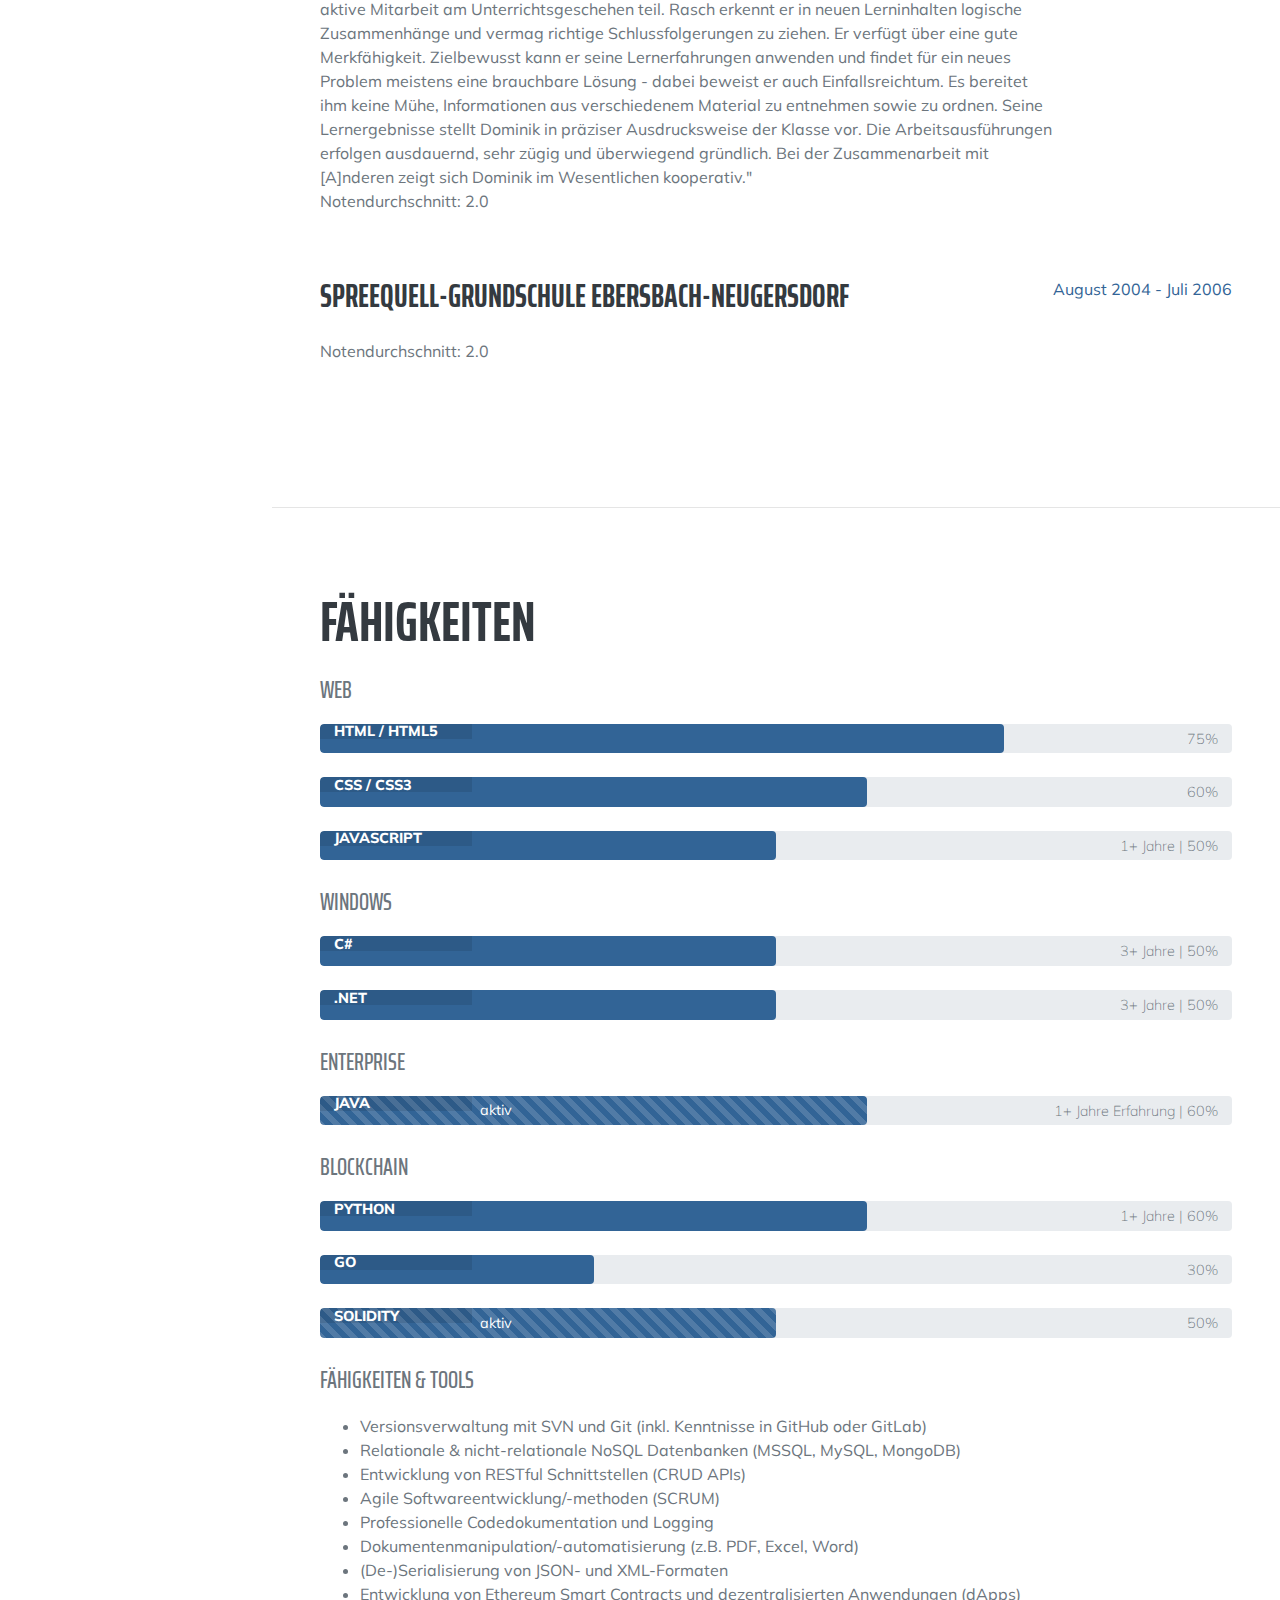
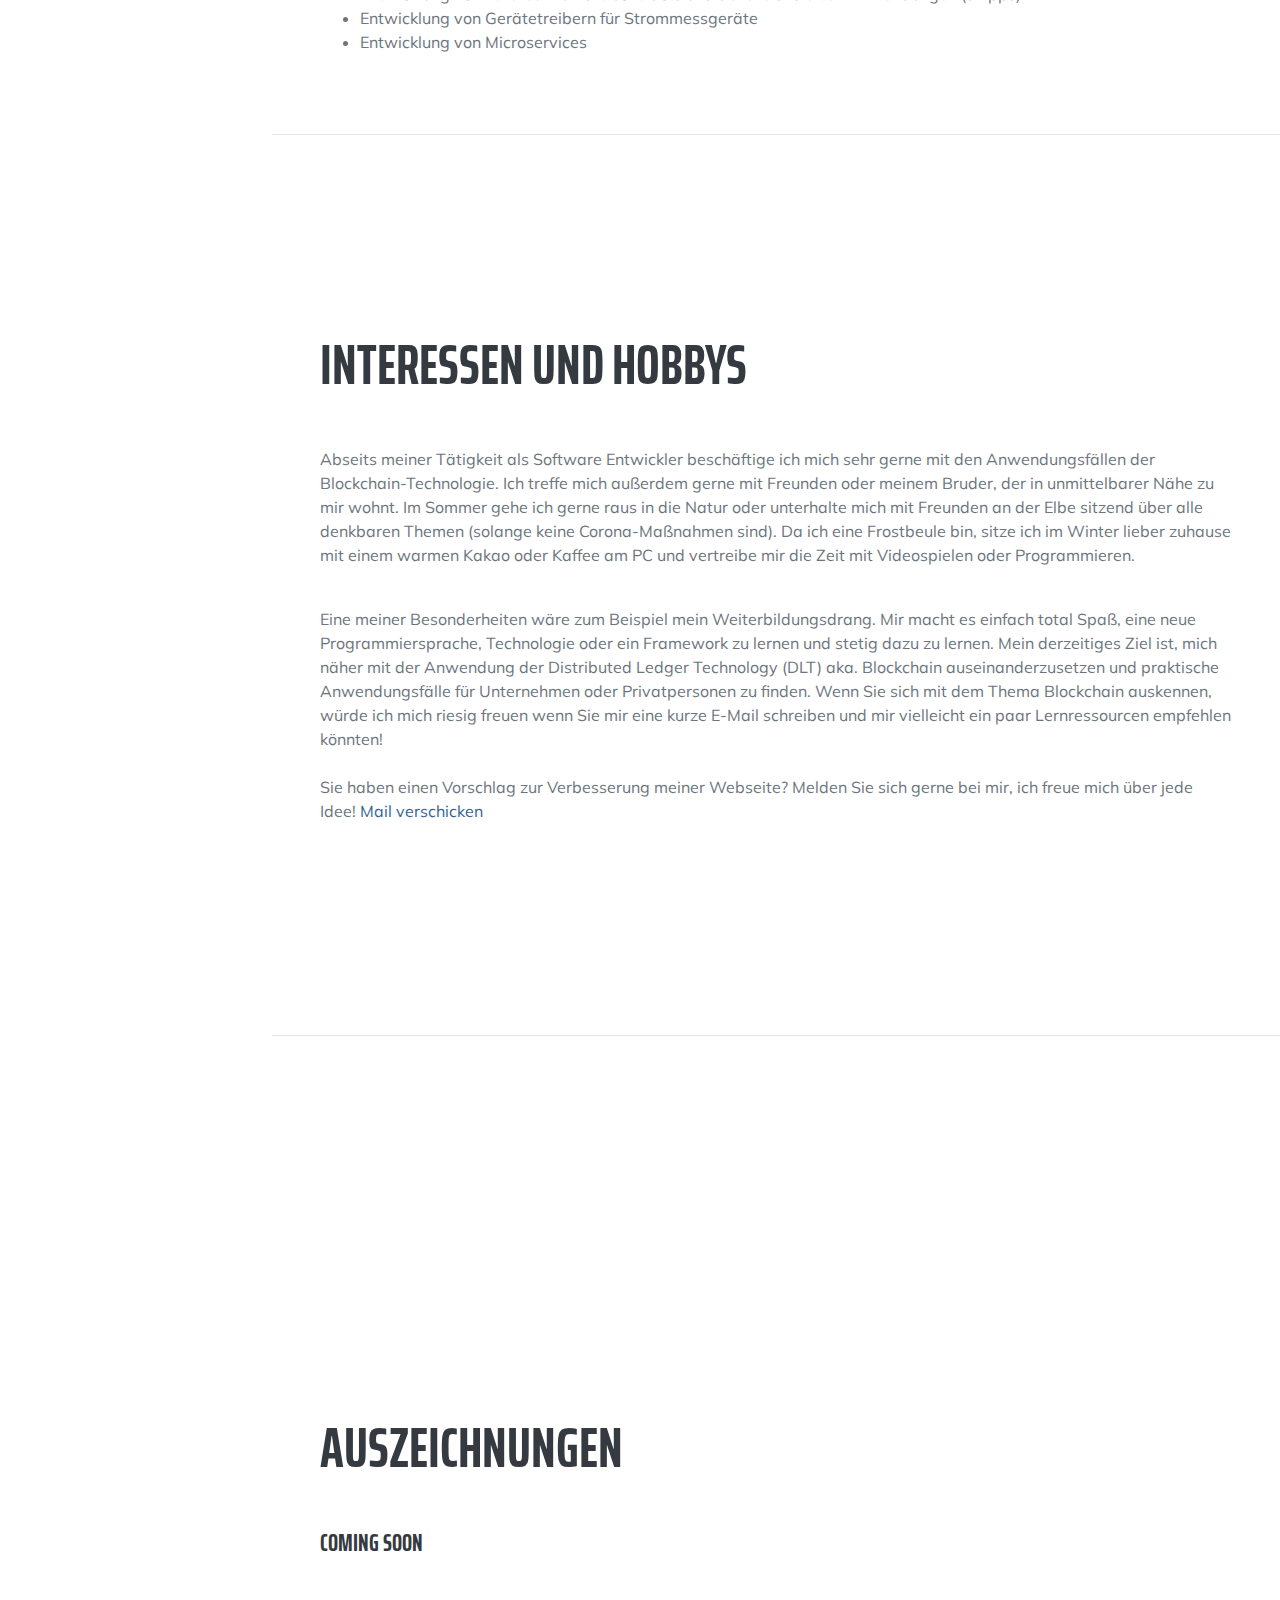
==== commit 6340ad0c: "content updated" ====
--- a/index.html
+++ b/index.html
@@ -4,9 +4,9 @@
 <head>
     <meta charset="utf-8" />
     <meta name="viewport" content="width=device-width, initial-scale=1, shrink-to-fit=no" />
-    <meta name="description" content="Dominik Köhler | Junior Entwickler | Dresden | Sachsen " />
+    <meta name="description" content="Herzlich Willkommen auf meiner Portfolio-Website! Ich bin Dominik Köhler, ein 25 jähriger Softwareentwickler aus Dresden." />
     <meta name="author" content="Dominik Köhler" />
-    <title>Dominik Köhler | Junior Entwickler | Dresden, Sachsen</title>
+    <title>Dominik Köhler | Software Entwickler | Web 3.0 & Blockchain | Dresden, Sachsen, Germany</title>
     <link rel="icon" type="image/x-icon" href="assets/img/favicon.ico" />
     <script src="https://use.fontawesome.com/releases/v5.15.1/js/all.js" crossorigin="anonymous"></script>
     <link href="https://fonts.googleapis.com/css?family=Saira+Extra+Condensed:500,700" rel="stylesheet"
@@ -28,13 +28,12 @@
         <div class="collapse navbar-collapse" id="navbarSupportedContent">
             <ul class="navbar-nav">
                 <li class="nav-item"><a class="nav-link js-scroll-trigger" href="#about">Profil</a></li>
-                <li class="nav-item"><a class="nav-link js-scroll-trigger" href="#experience">Erfahrung</a></li>
+                <li class="nav-item"><a class="nav-link js-scroll-trigger" href="#work">Beruf</a></li>
                 <li class="nav-item"><a class="nav-link js-scroll-trigger" href="#education">Bildung</a></li>
-                <li class="nav-item"><a class="nav-link js-scroll-trigger" href="#skills">Fähigkeiten</a></li>
-                <li class="nav-item"><a class="nav-link js-scroll-trigger" href="#interests">Interessen</a></li>
-                <li class="nav-item"><a class="nav-link js-scroll-trigger" href="#awards">Auszeichnungen</a></li>
-                <li class="nav-item"><a class="nav-link js-scroll-trigger" href="https://biologyst.lima-city.de"
-                        target="_blank">Playground</a></li>
+                <li class="nav-item"><a class="nav-link js-scroll-trigger" href="#skills">Skills</a></li>
+                <li class="nav-item"><a class="nav-link js-scroll-trigger" href="#aboutme">Über mich</a></li>
+                <li class="nav-item"><a class="nav-link js-scroll-trigger" href="#projects">Projekte</a></li>
+                <li class="nav-item"><a class="nav-link js-scroll-trigger" href="#courses">Kurse</a></li>
             </ul>
         </div>
     </nav>
@@ -49,33 +48,26 @@
                     <span class="text-primary">Dominik</span>
                 </h1>
                 <div class="subheading mb-5">
-                    <a href="mailto:icecy@gmx.de">IceCy@gmx.de</a>
+                    <a href="mailto:mr.cheshire.sec@proton.me">mr.cheshire.sec@proton.me</a>
                 </div>
                 <p class="lead mb-5">
-                    Herzlich Willkommen auf meiner Portfolio-Website! Ich bin Dominik Köhler, ein 24 jähriger Softwareentwickler
+                    Herzlich Willkommen auf meiner Portfolio-Website! Ich bin Dominik Köhler, ein 25 jähriger Softwareentwickler
                     aus Dresden.<br />
-                    Derzeit arbeite ich als Junior Java Developer bei "Robotron Datenbank-Software GmbH", einem deutschen
-                    Softwareunternehmen<br />
-                    im Energiemarktsektor. Ich verwende Java sowie den entsprechenden Technologie-Stack wie z.B. IntellIJ IDEA, JUnit, Maven, etc.<br />
-                    um 'low-level' Gerätetreiber
-                    oder Microservices für die Java Runtime Environment (JRE) zu entwickeln.<br /><br />
+                    Ich besitze eine erfolgreich abgeschlossene Berufsausbildung zum Fachinformatiker (Fachrichtung Anwendungsentwicklung) 
+                    sowie 3 Jahre Erfahrung im Bereich der Softwareentwicklung. Besonders vertraut bin ich mit dem Umgang von skalierbaren 
+                    Produkten im eCommerce Bereich (B2B) oder Energiemarktsektor.<br />
+                    Zu meinen Fähigkeiten gehören die Programmierung von CLI-Software, Web-Apps & APIs, GUIs, Spielen, Treibern oder dApps.<br /><br />
                     HINWEIS: Diese Website ist derzeit noch in der Entwicklung, bitte entschuldigen sie eventuelle
                     Anzeigefehler.<br />
-                    Verbesserungsvorschläge? -> Source Code: <a
-                        href="https://github.com/BrokenPanda/dominikkoehler.dev.git"
-                        target="_blank">https://github.com/BrokenPanda/dominikkoehler.dev.git</a><br /><br />
-                    Der <a href="https://biologyst.lima-city.de" target="_blank">Playground</a> ist eine dynamische
-                    Webpage, die mein aktuelles, privates Projekt zeigt. <br />
-                    Derzeitiges Thema: W3.CSS
                 </p>
                 <div class="social-icons">
-                    <a class="social-icon" href="https://www.linkedin.com/in/dominik-k%C3%B6hler-7989a8193"
+                    <a class="social-icon" href="https://www.linkedin.com/in/cheshiresec/"
                         target="_blank"><i class="fab fa-linkedin-in"></i></a>
-                    <a class="social-icon" href="https://github.com/BrokenPanda" target="_blank"><i
+                    <a class="social-icon" href="https://github.com/CheshireSec" target="_blank"><i
                             class="fab fa-github"></i></a>
-                    <a class="social-icon" href="https://twitter.com/Ice_Cyber" target="_blank"><i
+                    <a class="social-icon" href="https://twitter.com/CheshireSec" target="_blank"><i
                             class="fab fa-twitter"></i></a>
-                    <a class="social-icon" href="mailto:IceCy@gmx.de"><i class="fas fa-at"></i></a>
+                    <a class="social-icon" href="mailto:mr.cheshire.sec@proton.me"><i class="fas fa-at"></i></a>
                 </div>
             </div>
         </section>
@@ -87,9 +79,17 @@
                 <div class="d-flex flex-column flex-md-row justify-content-between mb-5">
                     <div class="flex-grow-1">
                         <h3 class="mb-0">Junior Java Entwickler</h3>
-                        <div class="subheading mb-3">Robotron Datenbank Software GmbH</div>
+                        <div class="subheading mb-3">Robotron Datenbank-Software GmbH</div>
                         <div class="collapse" id="rds">
                             <div class="card card-body">
+                                <ul>
+                                    <li>IoT Entwicklung (Treiber für Smart Meters)</li>
+                                    <li>Java, Maven, Quarkus, JUnit</li>
+                                    <li>Quarkus Microservices</li>
+                                    <li>Elegant Object Oriented Programming / Functional Programming</li>
+                                    <li>Message Queues (z.B. RabbitMQ mit AMQP oder MQTT)</li>
+                                    <li>NoSQL Datenbanken (MongoDB)</li>
+                                </ul>
                                 Hier entwickle ich innovative Software für den Energiemarktsektor mithilfe der Programmiersprache
                                 Java und entsprechender Technologien wie Maven, JUnit und IntelliJ IDEA.<br />
                                 Ich entwickle 'low-level' Gerätetreiber für Strommessgeräte oder Microservices und
@@ -102,7 +102,7 @@
                         </div>
                     </div>
                     <div class="flex-shrink-0">
-                        <span class="text-primary">Juli 2021 - Jetzt</span><br />
+                        <span class="text-primary">Juli 2021 - Dezember 2022</span><br />
                         <a class="btn btn-primary" data-toggle="collapse" href="#rds" role="button"
                             aria-expanded="false" aria-controls="rds">
                             Mehr dazu
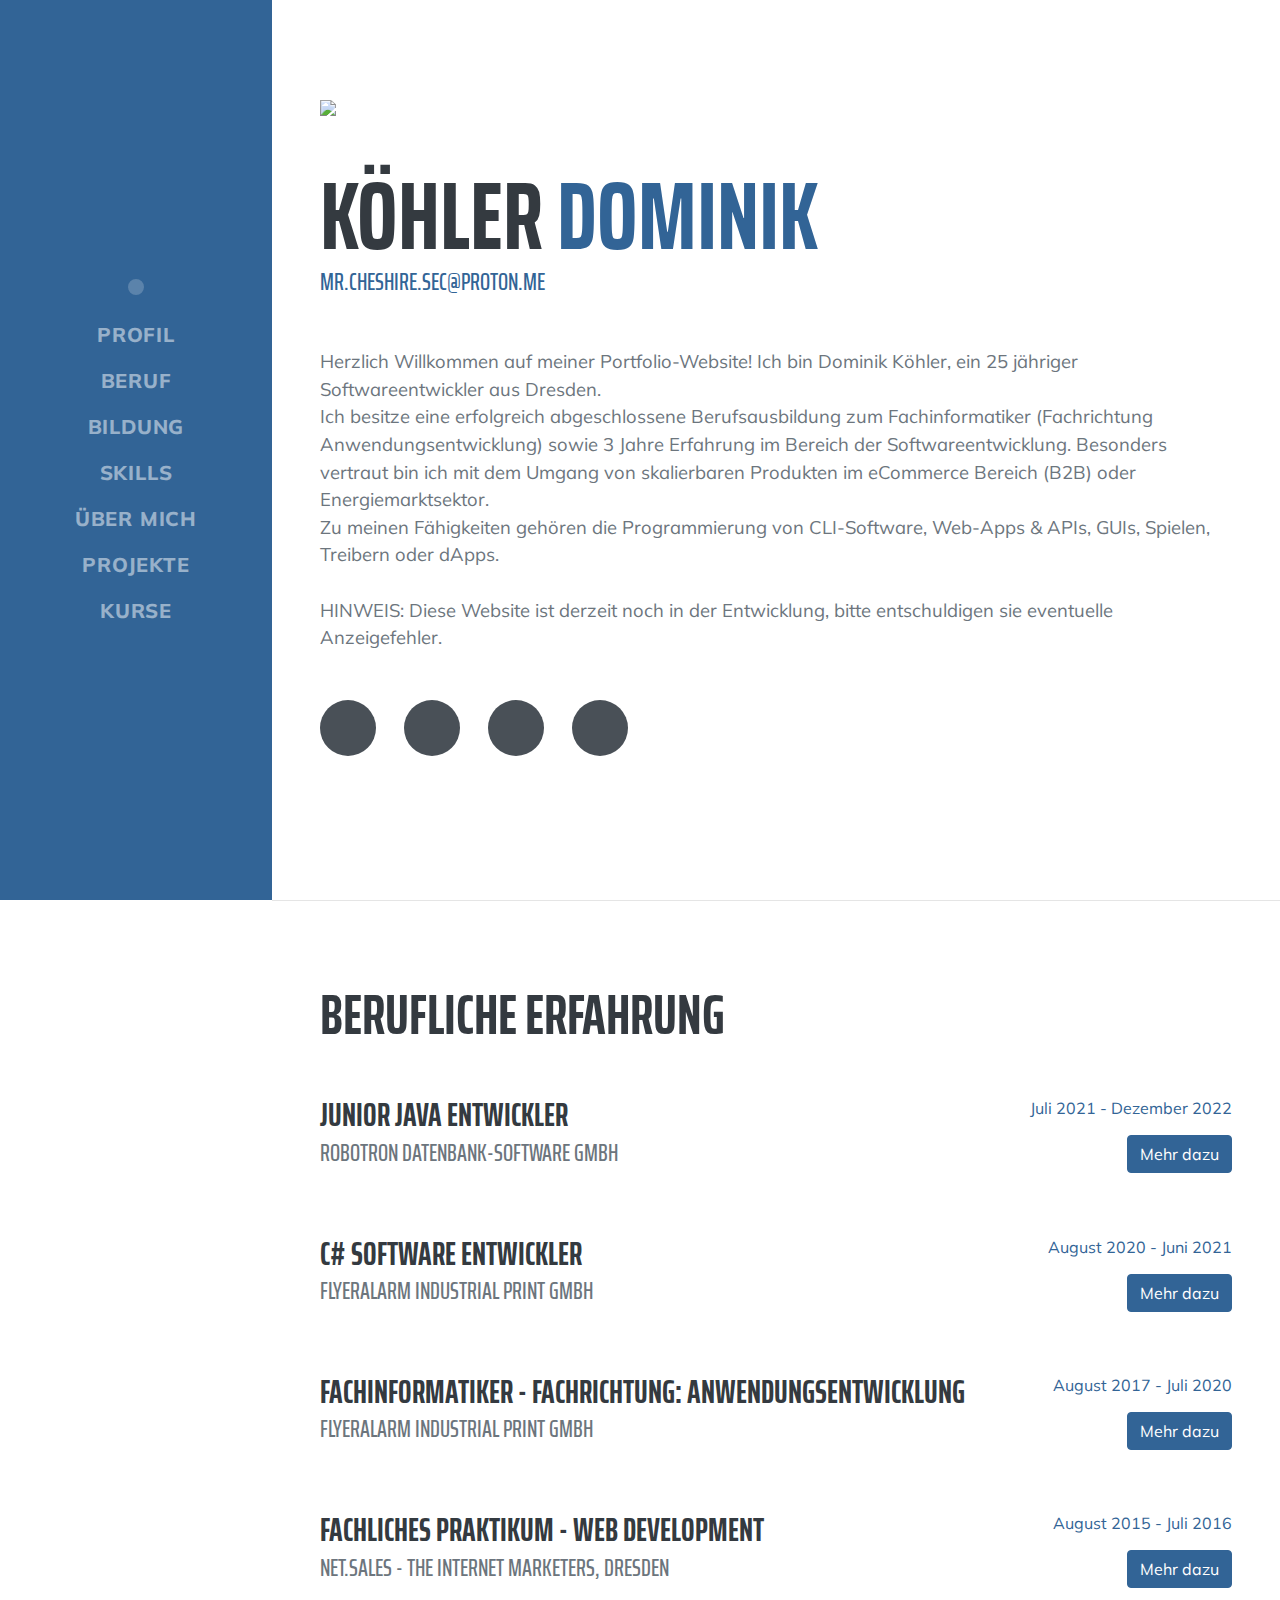
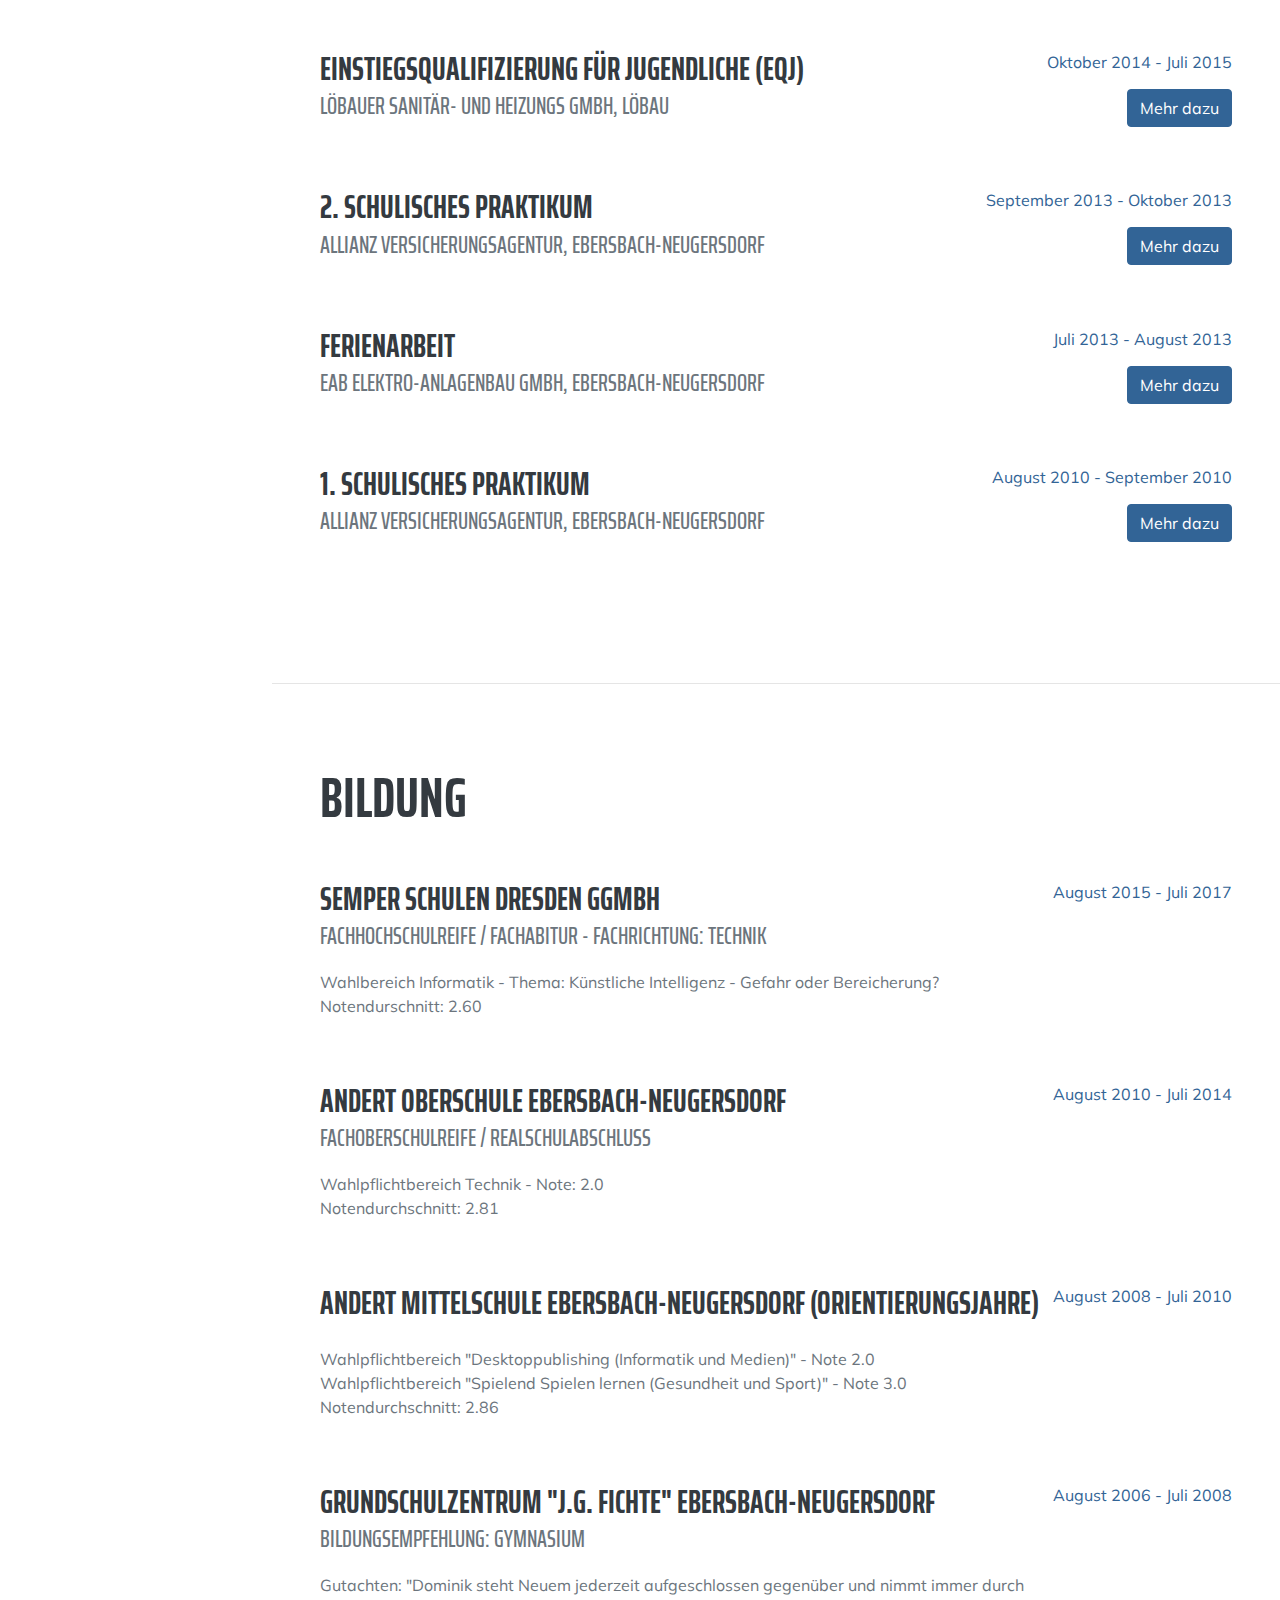
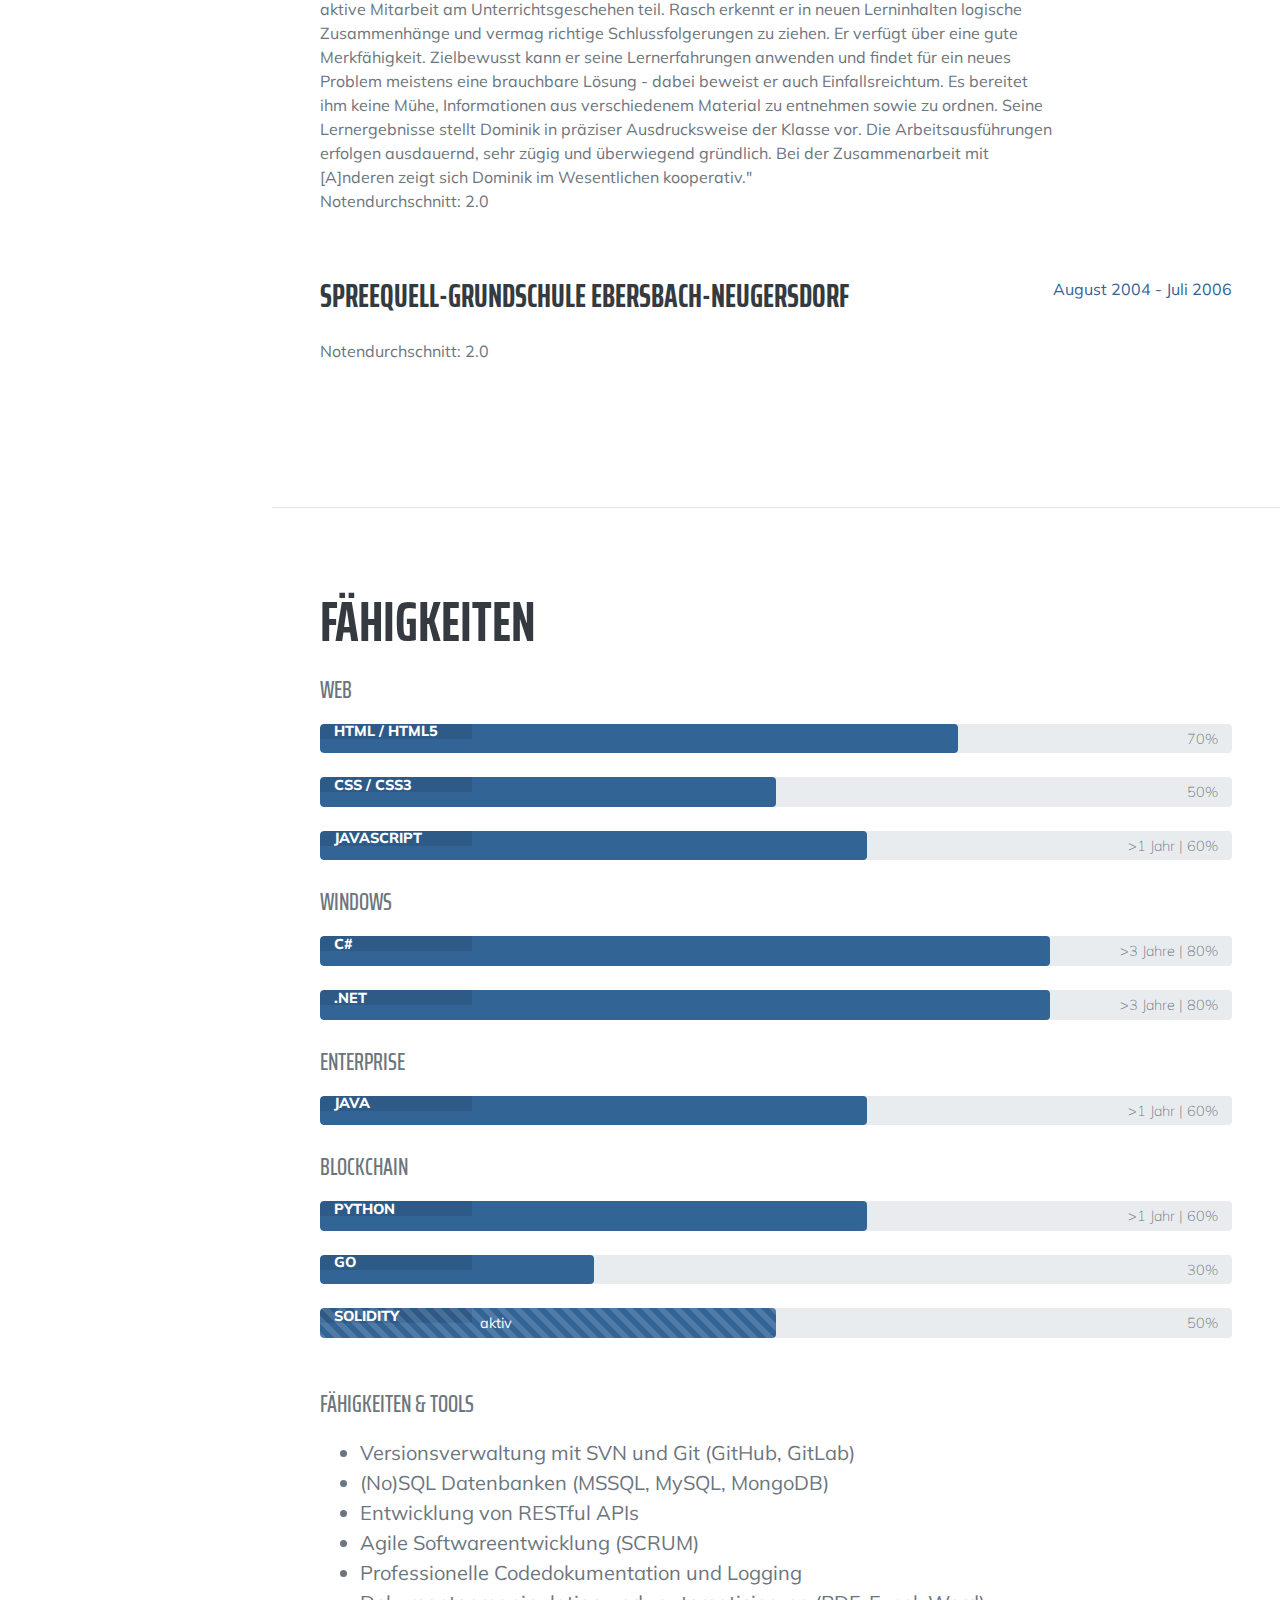
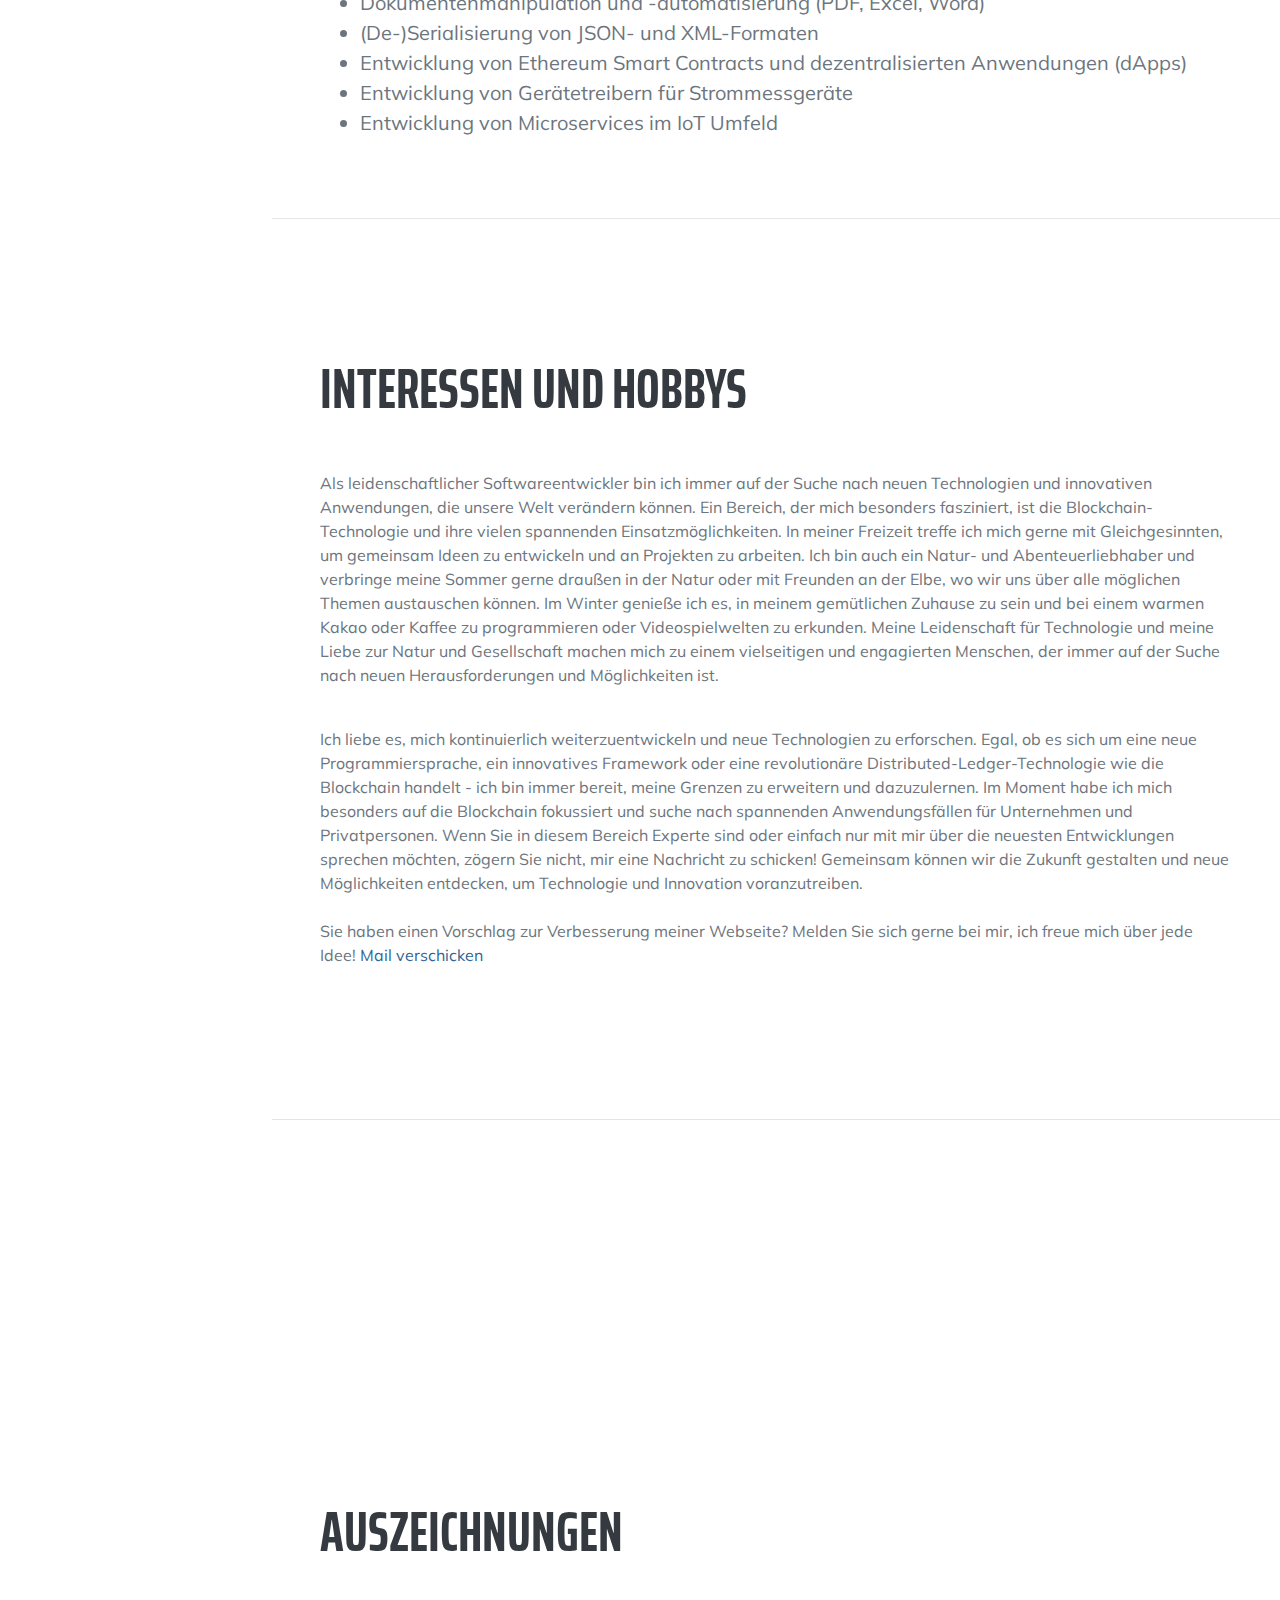
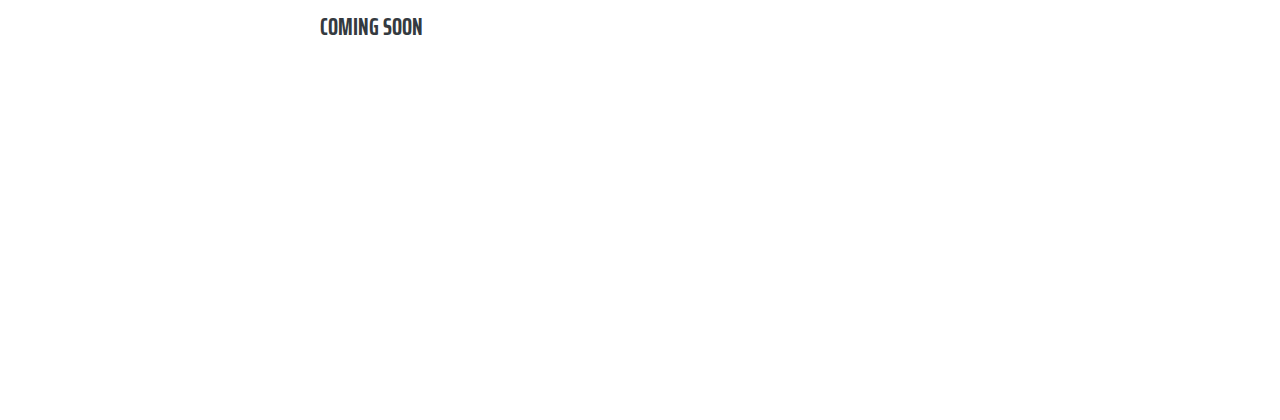
==== commit 0498c744: "updated styling, skills section and interests" ====
--- a/index.html
+++ b/index.html
@@ -83,21 +83,13 @@
                         <div class="collapse" id="rds">
                             <div class="card card-body">
                                 <ul>
-                                    <li>IoT Entwicklung (Treiber für Smart Meters)</li>
+                                    <li>IoT Entwicklung (Treiber)</li>
                                     <li>Java, Maven, Quarkus, JUnit</li>
-                                    <li>Quarkus Microservices</li>
-                                    <li>Elegant Object Oriented Programming / Functional Programming</li>
+                                    <li>Microservices (Quarkus Framework)</li>
+                                    <li>Elegant OOP / Functional Programming</li>
                                     <li>Message Queues (z.B. RabbitMQ mit AMQP oder MQTT)</li>
                                     <li>NoSQL Datenbanken (MongoDB)</li>
                                 </ul>
-                                Hier entwickle ich innovative Software für den Energiemarktsektor mithilfe der Programmiersprache
-                                Java und entsprechender Technologien wie Maven, JUnit und IntelliJ IDEA.<br />
-                                Ich entwickle 'low-level' Gerätetreiber für Strommessgeräte oder Microservices und
-                                erlerne Best Practices wie funktionale Programmierung oder Schnittstellenabstraktion.<br />
-                                Bis jetzt habe ich beispielsweise mit dem Message Queue Broker RabbitMQ,
-                                der NoSQL-Datenbank MongoDB oder dem Java Framework Quarkus gearbeitet.<br />
-                                Ich lerne täglich neue Dinge dazu und freue mich sehr, mich weiter mit der Entwicklung
-                                von Software im IoT-Umfeld zu beschäftigen.<br />
                             </div>
                         </div>
                     </div>
@@ -415,54 +407,53 @@
                 <h2 class="mb-3">Fähigkeiten</h2>
                 <div class="subheading mb-3">Web</div>
                 <div class="progress">
-                    <div class="progress-bar" role="progressbar" aria-valuenow="75" aria-valuemin="0" aria-valuemax="100" style="width: 75%;">
-                        <span class="sr-only">75% Complete</span>
+                    <div class="progress-bar" role="progressbar" aria-valuenow="70" aria-valuemin="0" aria-valuemax="100" style="width: 70%;">
+                        <span class="sr-only">70% Complete</span>
                     </div>
                     <span class="progress-type"><i class="fab fa-html5"></i>&nbsp;HTML / HTML5</span>
-                    <span class="progress-completed">75%</span>
+                    <span class="progress-completed">70%</span>
+                </div>
+                <br />
+                <div class="progress">
+                    <div class="progress-bar" role="progressbar" aria-valuenow="50" aria-valuemin="0" aria-valuemax="100" style="width: 50%;">
+                        <span class="sr-only">50% Complete</span>
+                    </div>
+                    <span class="progress-type"><i class="fab fa-css3-alt"></i>&nbsp;CSS / CSS3</span>
+                    <span class="progress-completed">50%</span>
                 </div>
                 <br />
                 <div class="progress">
                     <div class="progress-bar" role="progressbar" aria-valuenow="60" aria-valuemin="0" aria-valuemax="100" style="width: 60%;">
-                        <span class="sr-only">60% Complete</span>
-                    </div>
-                    <span class="progress-type"><i class="fab fa-css3-alt"></i>&nbsp;CSS / CSS3</span>
-                    <span class="progress-completed">60%</span>
-                </div>
-                <br />
-                <div class="progress">
-                    <div class="progress-bar" role="progressbar" aria-valuenow="50" aria-valuemin="0" aria-valuemax="100" style="width: 50%;">
-                        <span class="sr-only">1+ Jahre Erfahrung oder 50% Complete</span>
+                        <span class="sr-only">1+ Jahre Erfahrung oder 60% Complete</span>
                     </div>
                     <span class="progress-type"><i class="fab fa-js-square"></i>&nbsp;JAVASCRIPT</span>
-                    <span class="progress-completed">1+ Jahre | 50%</span>
+                    <span class="progress-completed">&gt;1 Jahr | 60%</span>
                 </div>
                 <br />
                 <div class="subheading mb-3">Windows</div>
                 <div class="progress">
-                    <div class="progress-bar" role="progressbar" aria-valuenow="50" aria-valuemin="0" aria-valuemax="100" style="width: 50%;">
-                        <span class="sr-only">3+ Jahre Erfahrung oder 50% Complete</span>
+                    <div class="progress-bar" role="progressbar" aria-valuenow="80" aria-valuemin="0" aria-valuemax="100" style="width: 80%;">
+                        <span class="sr-only">3+ Jahre Erfahrung oder 80% Complete</span>
                     </div>
                     <span class="progress-type"><i class="fas fa-hashtag"></i>&nbsp;C#</span>
-                    <span class="progress-completed">3+ Jahre | 50%</span>
-                </div>
-                <br />
-                <div class="progress">
-                    <div class="progress-bar" role="progressbar" aria-valuenow="50" aria-valuemin="0" aria-valuemax="100" style="width: 50%;">
-                        <span class="sr-only">3+ Jahre Erfahrung oder 50% Complete</span>
+                    <span class="progress-completed">&gt;3 Jahre | 80%</span>
+                </div>
+                <br />
+                <div class="progress">
+                    <div class="progress-bar" role="progressbar" aria-valuenow="80" aria-valuemin="0" aria-valuemax="100" style="width: 80%;">
+                        <span class="sr-only">3+ Jahre Erfahrung oder 80% Complete</span>
                     </div>
                     <span class="progress-type"><i class="fab fa-windows"></i>&nbsp;.NET</span>
-                    <span class="progress-completed">3+ Jahre | 50%</span>
+                    <span class="progress-completed">&gt;3 Jahre | 80%</span>
                 </div>
                 <br />
                 <div class="subheading mb-3">Enterprise</div>
                 <div class="progress">
-                    <div class="progress-bar progress-bar-striped active" role="progressbar" aria-valuenow="60" aria-valuemin="0" aria-valuemax="100" style="width: 60%">
-                        <span class="sr-only">1+ Jahre Erfahrung oder 50% Complete</span>
-                        <span class="progress-status">aktiv</span>
+                    <div class="progress-bar" role="progressbar" aria-valuenow="60" aria-valuemin="0" aria-valuemax="100" style="width: 60%">
+                        <span class="sr-only">1+ Jahre Erfahrung oder 60% Complete</span>
                     </div>
                     <span class="progress-type"><i class="fab fa-java"></i>&nbsp;JAVA</span>
-                    <span class="progress-completed">1+ Jahre Erfahrung | 60%</span>
+                    <span class="progress-completed">&gt;1 Jahr | 60%</span>
                 </div>
                 <br />
                 <div class="subheading mb-3">Blockchain</div>
@@ -471,7 +462,7 @@
                         <span class="sr-only">1+ Jahre Erfahrung | 60% Complete</span>
                     </div>
                     <span class="progress-type"><i class="fab fa-python"></i>&nbsp;PYTHON</span>
-                    <span class="progress-completed">1+ Jahre | 60%</span>
+                    <span class="progress-completed">&gt;1 Jahr | 60%</span>
                 </div>
                 <br />
                 <div class="progress">
@@ -491,25 +482,26 @@
                     <span class="progress-completed">50%</span>
                 </div>
                 <br />
+                <br />
                 <div class="subheading mb-3">Fähigkeiten & Tools</div>
                 <ul class="fa-ul mb-0">
                     <li>
-                        <span class="fa-li"><i class="fas fa-check"></i></span>Versionsverwaltung mit SVN und Git (inkl. Kenntnisse in GitHub oder GitLab)
-                    </li>
-                    <li>
-                        <span class="fa-li"><i class="fas fa-check"></i></span>Relationale & nicht-relationale NoSQL Datenbanken (MSSQL, MySQL, MongoDB)
-                    </li>
-                    <li>
-                        <span class="fa-li"><i class="fas fa-check"></i></span>Entwicklung von RESTful Schnittstellen (CRUD APIs)
-                    </li>
-                    <li>
-                        <span class="fa-li"><i class="fas fa-check"></i></span>Agile Softwareentwicklung/-methoden (SCRUM)
+                        <span class="fa-li"><i class="fas fa-check"></i></span>Versionsverwaltung mit SVN und Git (GitHub, GitLab)
+                    </li>
+                    <li>
+                        <span class="fa-li"><i class="fas fa-check"></i></span>(No)SQL Datenbanken (MSSQL, MySQL, MongoDB)
+                    </li>
+                    <li>
+                        <span class="fa-li"><i class="fas fa-check"></i></span>Entwicklung von RESTful APIs
+                    </li>
+                    <li>
+                        <span class="fa-li"><i class="fas fa-check"></i></span>Agile Softwareentwicklung (SCRUM)
                     </li>
                     <li>
                         <span class="fa-li"><i class="fas fa-check"></i></span>Professionelle Codedokumentation und Logging
                     </li>
                     <li>
-                        <span class="fa-li"><i class="fas fa-check"></i></span>Dokumentenmanipulation/-automatisierung (z.B. PDF, Excel, Word)
+                        <span class="fa-li"><i class="fas fa-check"></i></span>Dokumentenmanipulation und -automatisierung (PDF, Excel, Word)
                     </li>
                     <li>
                         <span class="fa-li"><i class="fas fa-check"></i></span>(De-)Serialisierung von JSON- und XML-Formaten
@@ -521,7 +513,7 @@
                         <span class="fa-li"><i class="fas fa-check"></i></span>Entwicklung von Gerätetreibern für Strommessgeräte
                     </li>
                     <li>
-                        <span class="fa-li"><i class="fas fa-check"></i></span>Entwicklung von Microservices
+                        <span class="fa-li"><i class="fas fa-check"></i></span>Entwicklung von Microservices im IoT Umfeld
                     </li>
                 </ul>
             </div>
@@ -531,20 +523,9 @@
         <section class="resume-section" id="interests">
             <div class="resume-section-content">
                 <h2 class="mb-5">Interessen und Hobbys</h2>
-                <p>Abseits meiner Tätigkeit als Software Entwickler beschäftige ich mich sehr gerne mit den
-                    Anwendungsfällen der Blockchain-Technologie. Ich treffe mich außerdem gerne mit Freunden oder meinem
-                    Bruder, der in unmittelbarer Nähe zu mir wohnt. Im Sommer gehe ich gerne raus in die Natur oder
-                    unterhalte mich mit Freunden an der Elbe sitzend über alle denkbaren Themen (solange keine
-                    Corona-Maßnahmen sind). Da ich eine Frostbeule bin, sitze ich im Winter lieber zuhause mit einem
-                    warmen Kakao oder Kaffee am PC und vertreibe mir die Zeit mit Videospielen oder Programmieren.</p>
-                <br />
-                <p class="mb-0">Eine meiner Besonderheiten wäre zum Beispiel mein Weiterbildungsdrang. Mir macht es
-                    einfach total Spaß, eine neue Programmiersprache, Technologie oder ein Framework zu lernen und
-                    stetig dazu zu lernen. Mein derzeitiges Ziel ist, mich näher mit der Anwendung der Distributed
-                    Ledger Technology (DLT) aka. Blockchain auseinanderzusetzen und praktische Anwendungsfälle für
-                    Unternehmen oder Privatpersonen zu finden. Wenn Sie sich mit dem Thema Blockchain auskennen, würde
-                    ich mich riesig freuen wenn Sie mir eine kurze E-Mail schreiben und mir vielleicht ein paar
-                    Lernressourcen empfehlen könnten!</p><br />
+                <p>Als leidenschaftlicher Softwareentwickler bin ich immer auf der Suche nach neuen Technologien und innovativen Anwendungen, die unsere Welt verändern können. Ein Bereich, der mich besonders fasziniert, ist die Blockchain-Technologie und ihre vielen spannenden Einsatzmöglichkeiten. In meiner Freizeit treffe ich mich gerne mit Gleichgesinnten, um gemeinsam Ideen zu entwickeln und an Projekten zu arbeiten. Ich bin auch ein Natur- und Abenteuerliebhaber und verbringe meine Sommer gerne draußen in der Natur oder mit Freunden an der Elbe, wo wir uns über alle möglichen Themen austauschen können. Im Winter genieße ich es, in meinem gemütlichen Zuhause zu sein und bei einem warmen Kakao oder Kaffee zu programmieren oder Videospielwelten zu erkunden. Meine Leidenschaft für Technologie und meine Liebe zur Natur und Gesellschaft machen mich zu einem vielseitigen und engagierten Menschen, der immer auf der Suche nach neuen Herausforderungen und Möglichkeiten ist.</p>
+                <br />
+                <p class="mb-0">Ich liebe es, mich kontinuierlich weiterzuentwickeln und neue Technologien zu erforschen. Egal, ob es sich um eine neue Programmiersprache, ein innovatives Framework oder eine revolutionäre Distributed-Ledger-Technologie wie die Blockchain handelt - ich bin immer bereit, meine Grenzen zu erweitern und dazuzulernen. Im Moment habe ich mich besonders auf die Blockchain fokussiert und suche nach spannenden Anwendungsfällen für Unternehmen und Privatpersonen. Wenn Sie in diesem Bereich Experte sind oder einfach nur mit mir über die neuesten Entwicklungen sprechen möchten, zögern Sie nicht, mir eine Nachricht zu schicken! Gemeinsam können wir die Zukunft gestalten und neue Möglichkeiten entdecken, um Technologie und Innovation voranzutreiben.</p><br />
                 <p>Sie haben einen Vorschlag zur Verbesserung meiner Webseite? Melden Sie sich gerne bei mir, ich freue
                     mich über jede Idee! <a href="mailto:IceCy@gmx.de">Mail verschicken</a></p>
             </div>
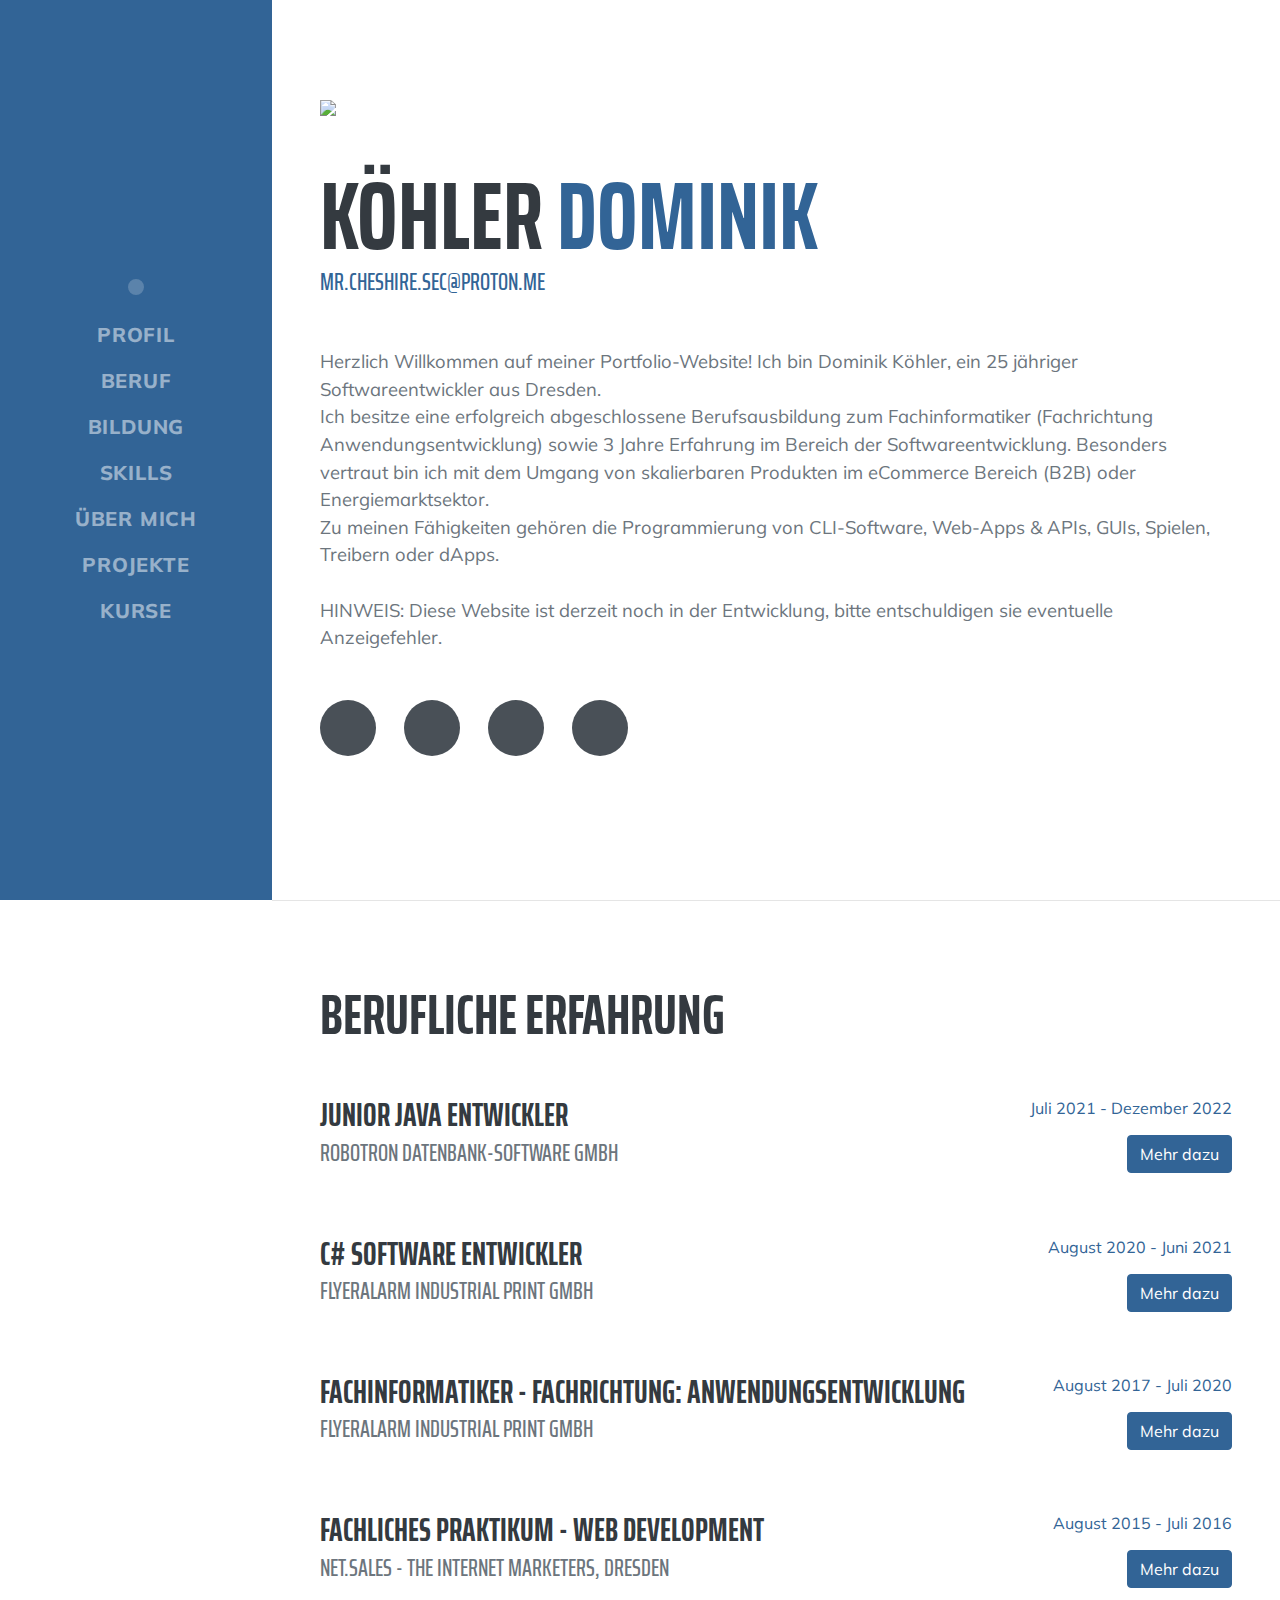
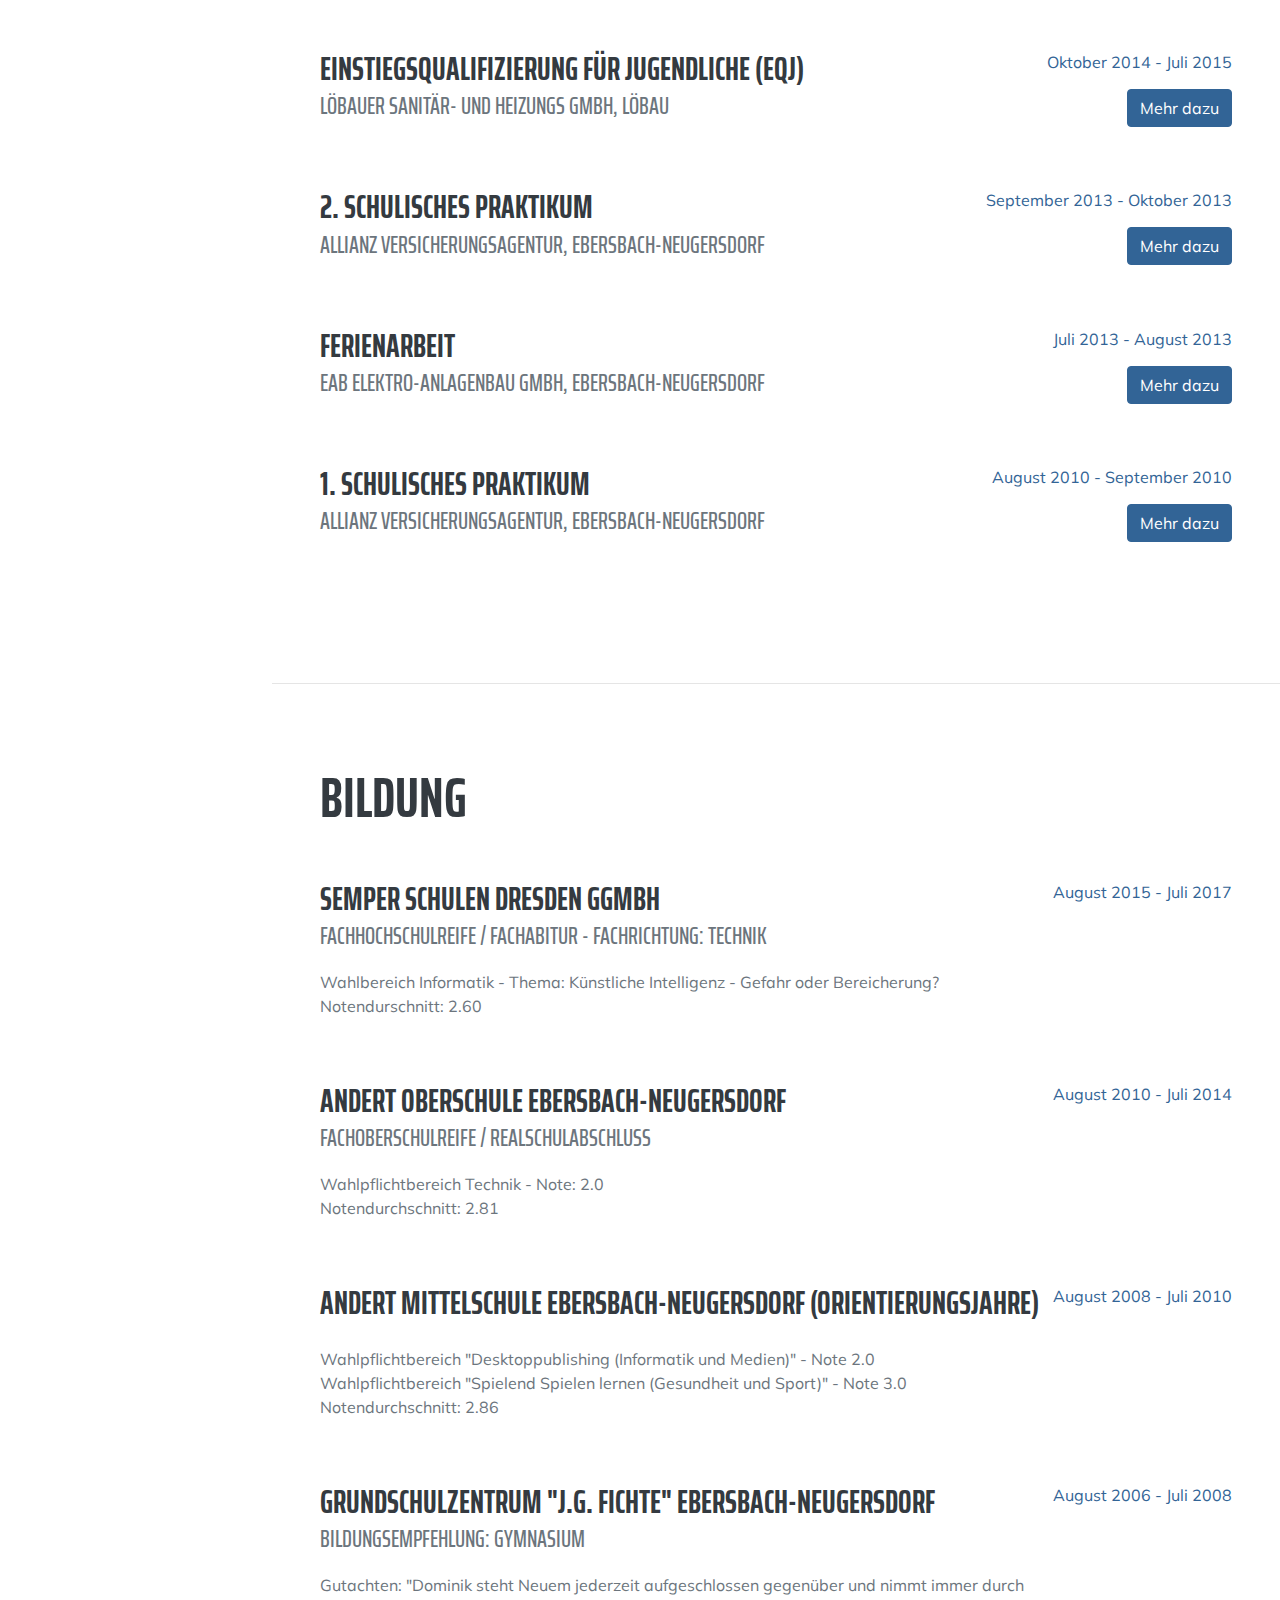
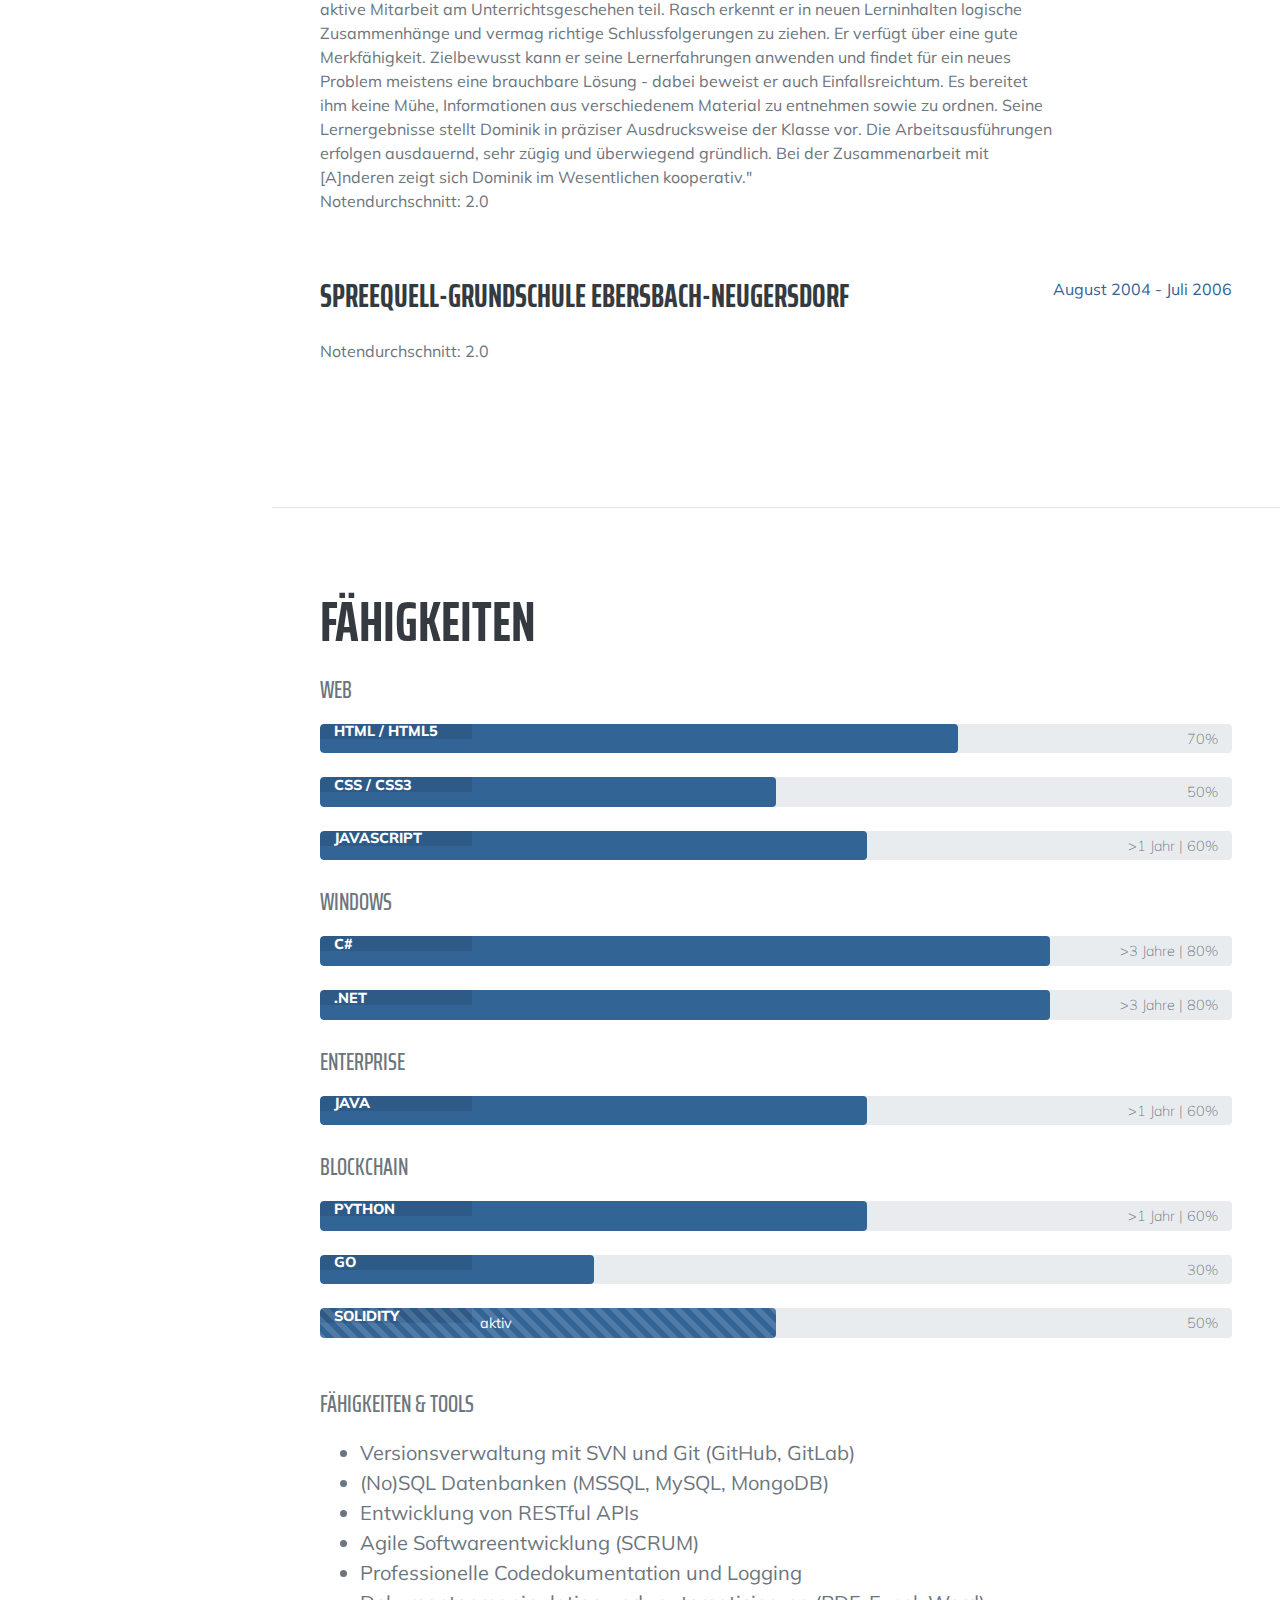
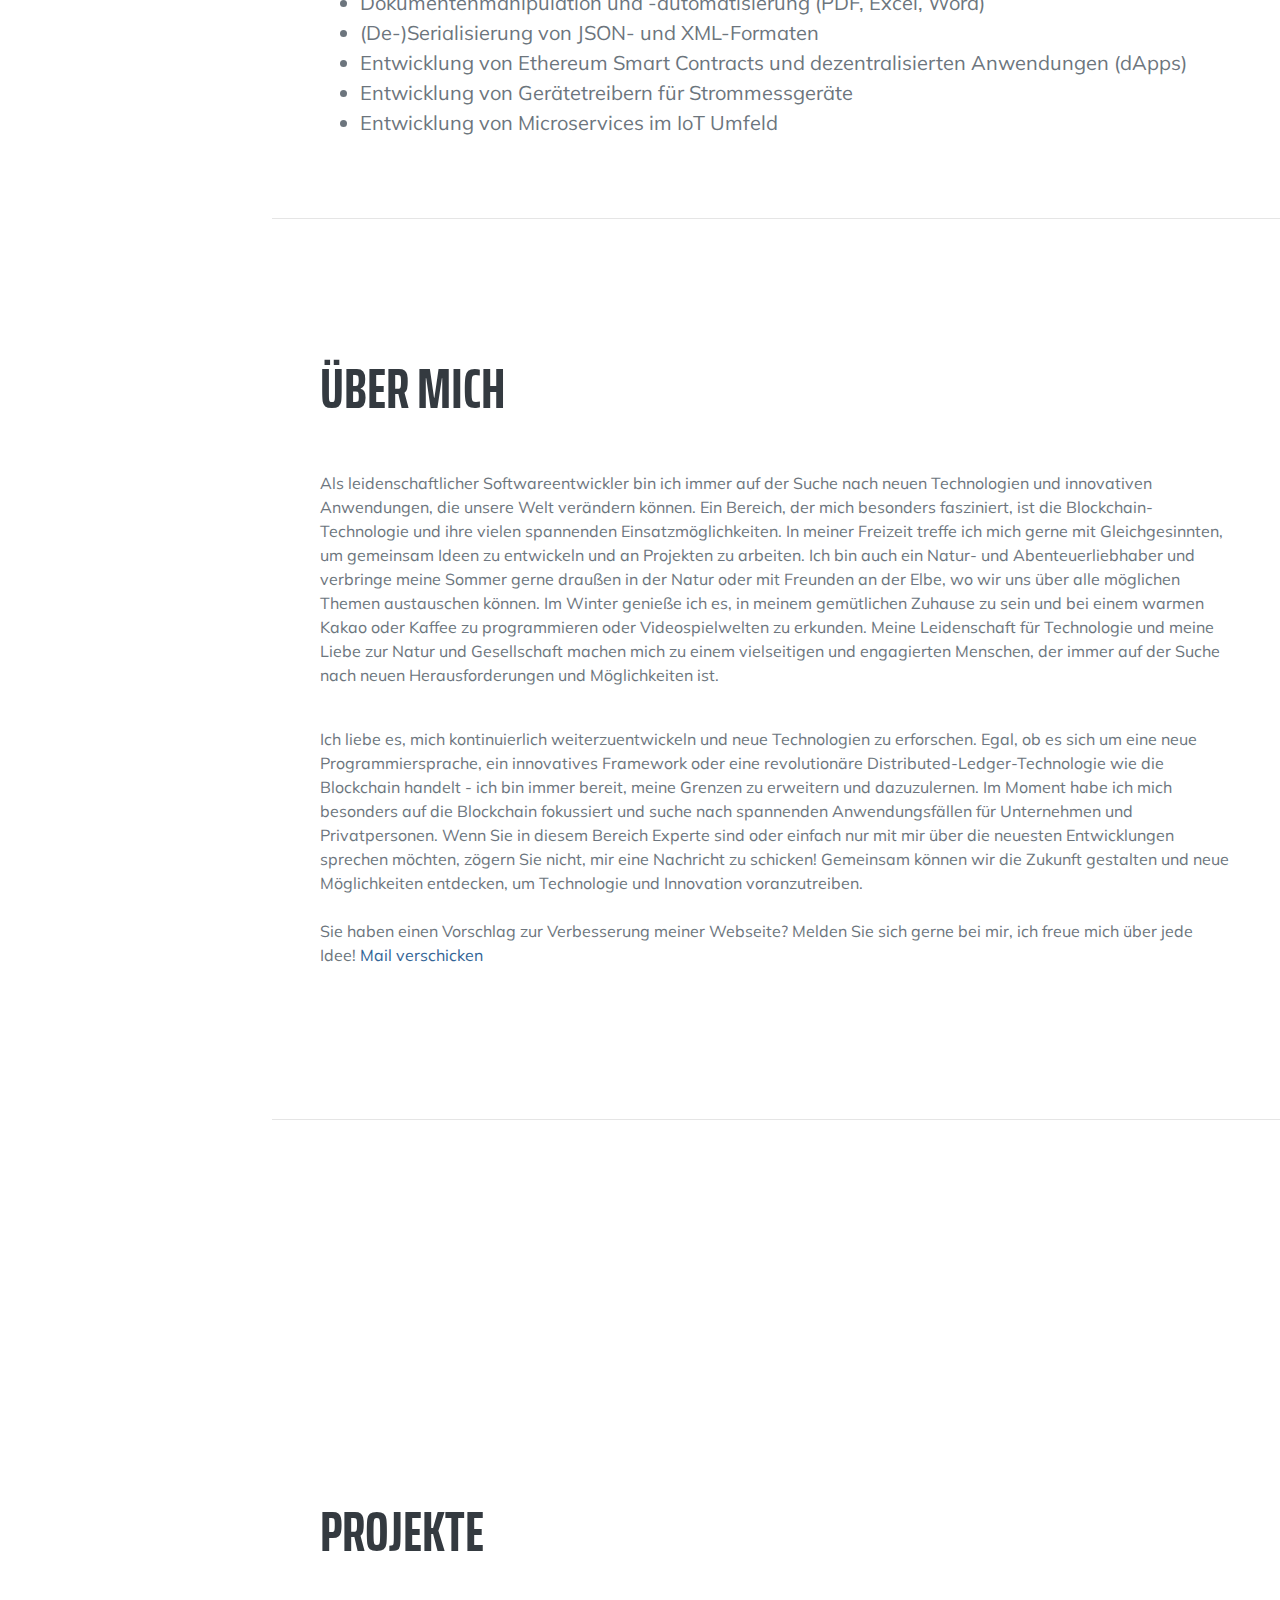
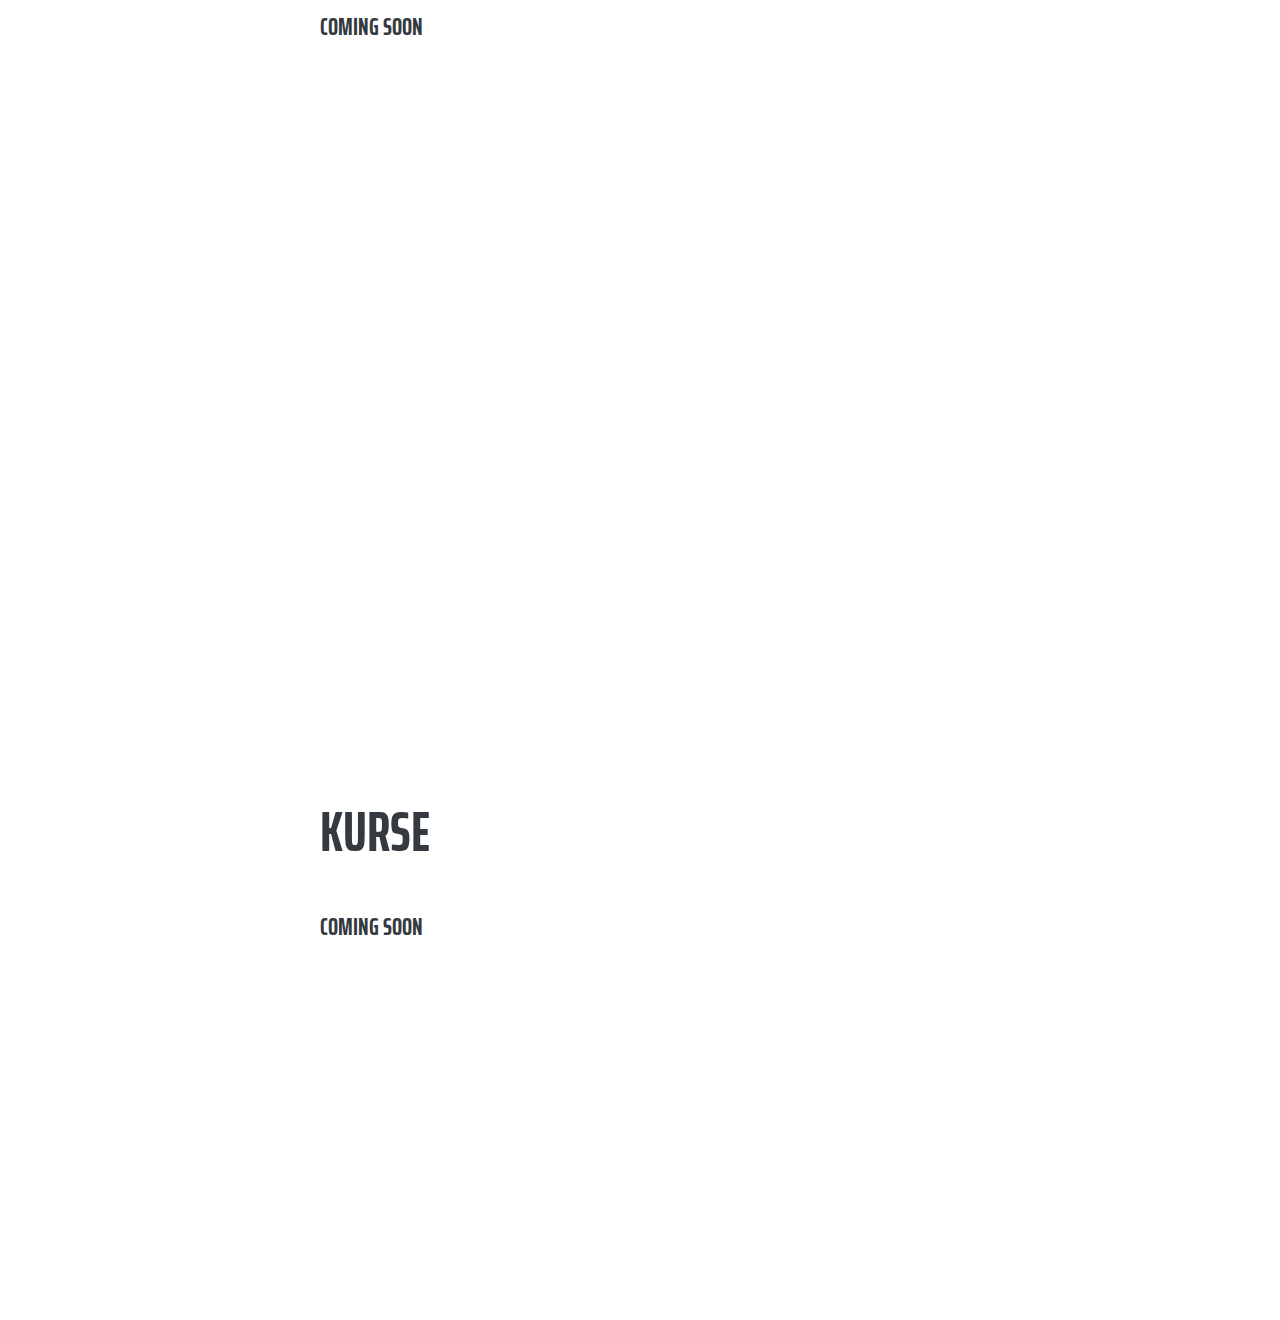
==== commit b8b5fef4: "content updated" ====
--- a/index.html
+++ b/index.html
@@ -73,7 +73,7 @@
         </section>
         <hr class="m-0" />
         <!-- Experience-->
-        <section class="resume-section" id="experience">
+        <section class="resume-section" id="work">
             <div class="resume-section-content">
                 <h2 class="mb-5">Berufliche Erfahrung</h2>
                 <div class="d-flex flex-column flex-md-row justify-content-between mb-5">
@@ -520,9 +520,9 @@
         </section>
         <hr class="m-0" />
         <!-- Interests-->
-        <section class="resume-section" id="interests">
-            <div class="resume-section-content">
-                <h2 class="mb-5">Interessen und Hobbys</h2>
+        <section class="resume-section" id="aboutme">
+            <div class="resume-section-content">
+                <h2 class="mb-5">Über Mich</h2>
                 <p>Als leidenschaftlicher Softwareentwickler bin ich immer auf der Suche nach neuen Technologien und innovativen Anwendungen, die unsere Welt verändern können. Ein Bereich, der mich besonders fasziniert, ist die Blockchain-Technologie und ihre vielen spannenden Einsatzmöglichkeiten. In meiner Freizeit treffe ich mich gerne mit Gleichgesinnten, um gemeinsam Ideen zu entwickeln und an Projekten zu arbeiten. Ich bin auch ein Natur- und Abenteuerliebhaber und verbringe meine Sommer gerne draußen in der Natur oder mit Freunden an der Elbe, wo wir uns über alle möglichen Themen austauschen können. Im Winter genieße ich es, in meinem gemütlichen Zuhause zu sein und bei einem warmen Kakao oder Kaffee zu programmieren oder Videospielwelten zu erkunden. Meine Leidenschaft für Technologie und meine Liebe zur Natur und Gesellschaft machen mich zu einem vielseitigen und engagierten Menschen, der immer auf der Suche nach neuen Herausforderungen und Möglichkeiten ist.</p>
                 <br />
                 <p class="mb-0">Ich liebe es, mich kontinuierlich weiterzuentwickeln und neue Technologien zu erforschen. Egal, ob es sich um eine neue Programmiersprache, ein innovatives Framework oder eine revolutionäre Distributed-Ledger-Technologie wie die Blockchain handelt - ich bin immer bereit, meine Grenzen zu erweitern und dazuzulernen. Im Moment habe ich mich besonders auf die Blockchain fokussiert und suche nach spannenden Anwendungsfällen für Unternehmen und Privatpersonen. Wenn Sie in diesem Bereich Experte sind oder einfach nur mit mir über die neuesten Entwicklungen sprechen möchten, zögern Sie nicht, mir eine Nachricht zu schicken! Gemeinsam können wir die Zukunft gestalten und neue Möglichkeiten entdecken, um Technologie und Innovation voranzutreiben.</p><br />
@@ -532,9 +532,15 @@
         </section>
         <hr class="m-0" />
         <!-- Awards-->
-        <section class="resume-section" id="awards">
-            <div class="resume-section-content">
-                <h2 class="mb-5">Auszeichnungen</h2>
+        <section class="resume-section" id="projects">
+            <div class="resume-section-content">
+                <h2 class="mb-5">Projekte</h2>
+                <h4 class="mb-0">coming soon</h4>
+            </div>
+        </section>
+        <section class="resume-section" id="courses">
+            <div class="resume-section-content">
+                <h2 class="mb-5">Kurse</h2>
                 <h4 class="mb-0">coming soon</h4>
             </div>
         </section>
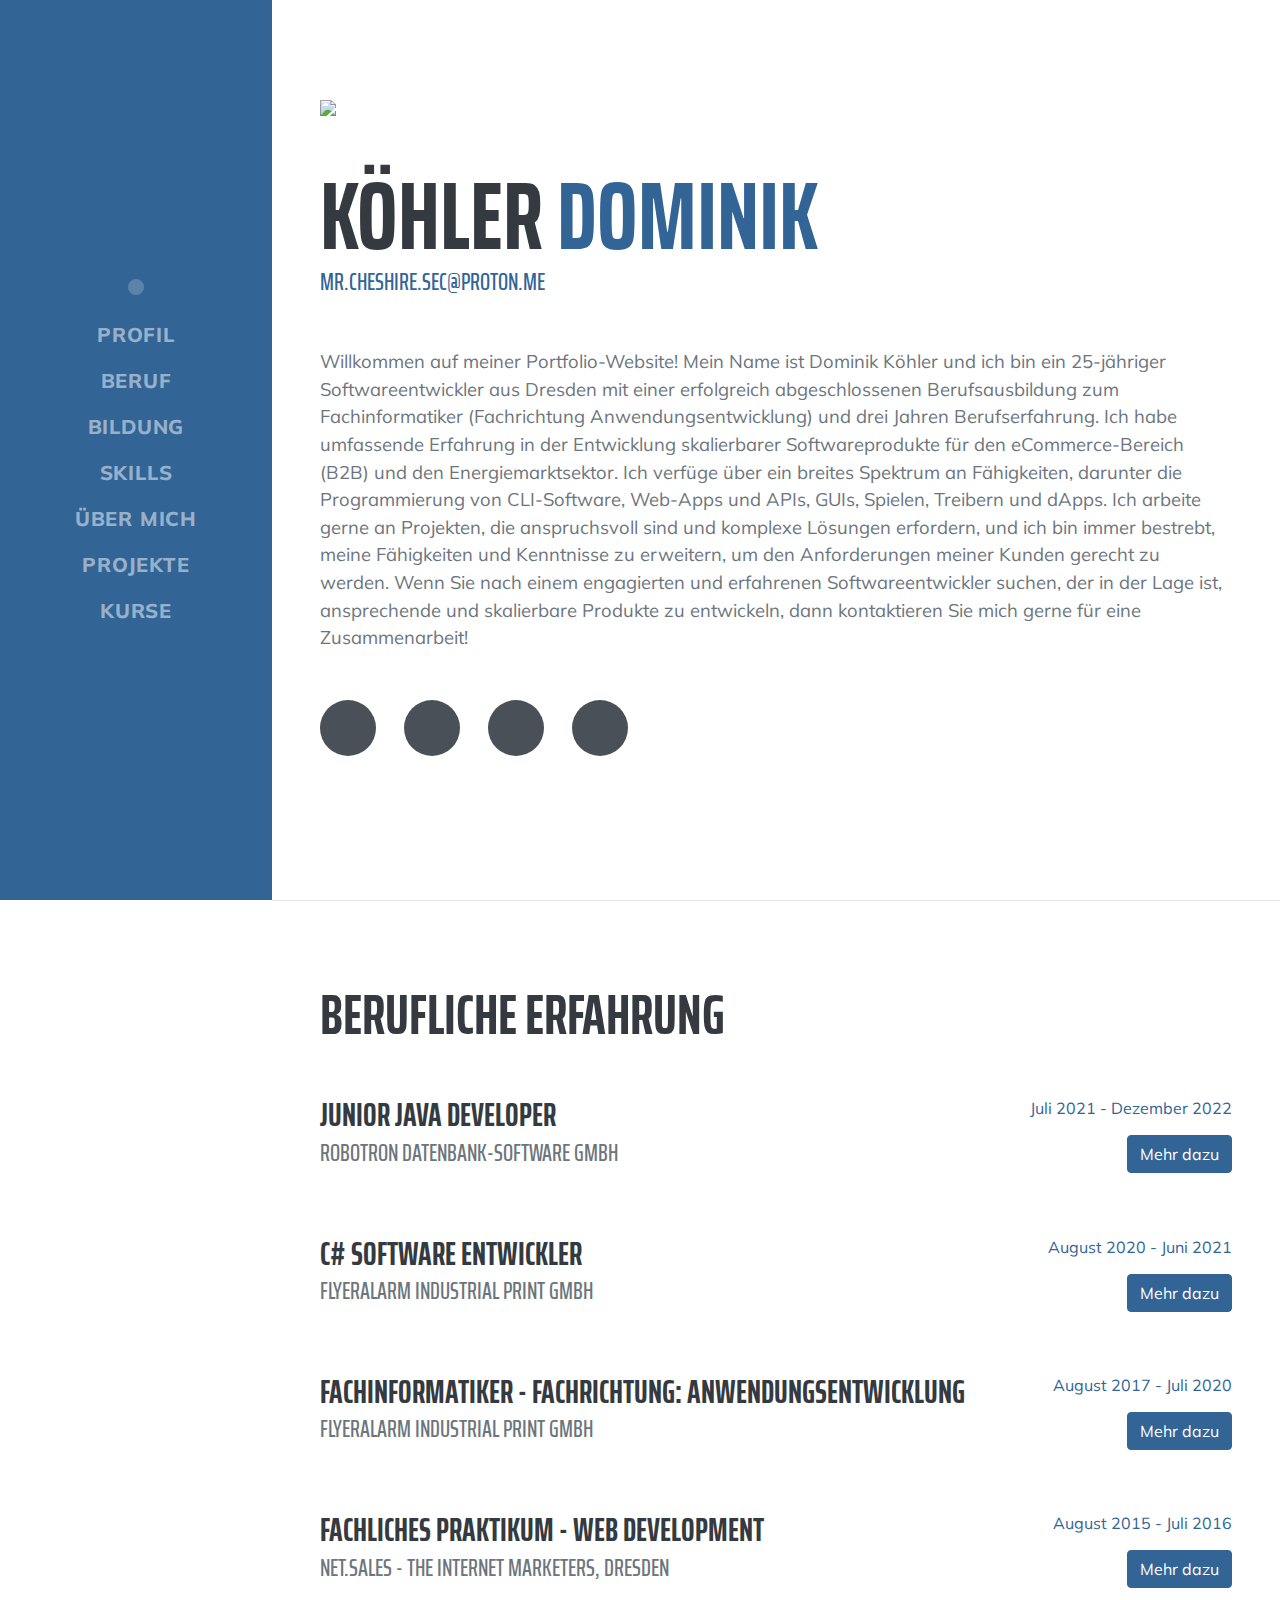
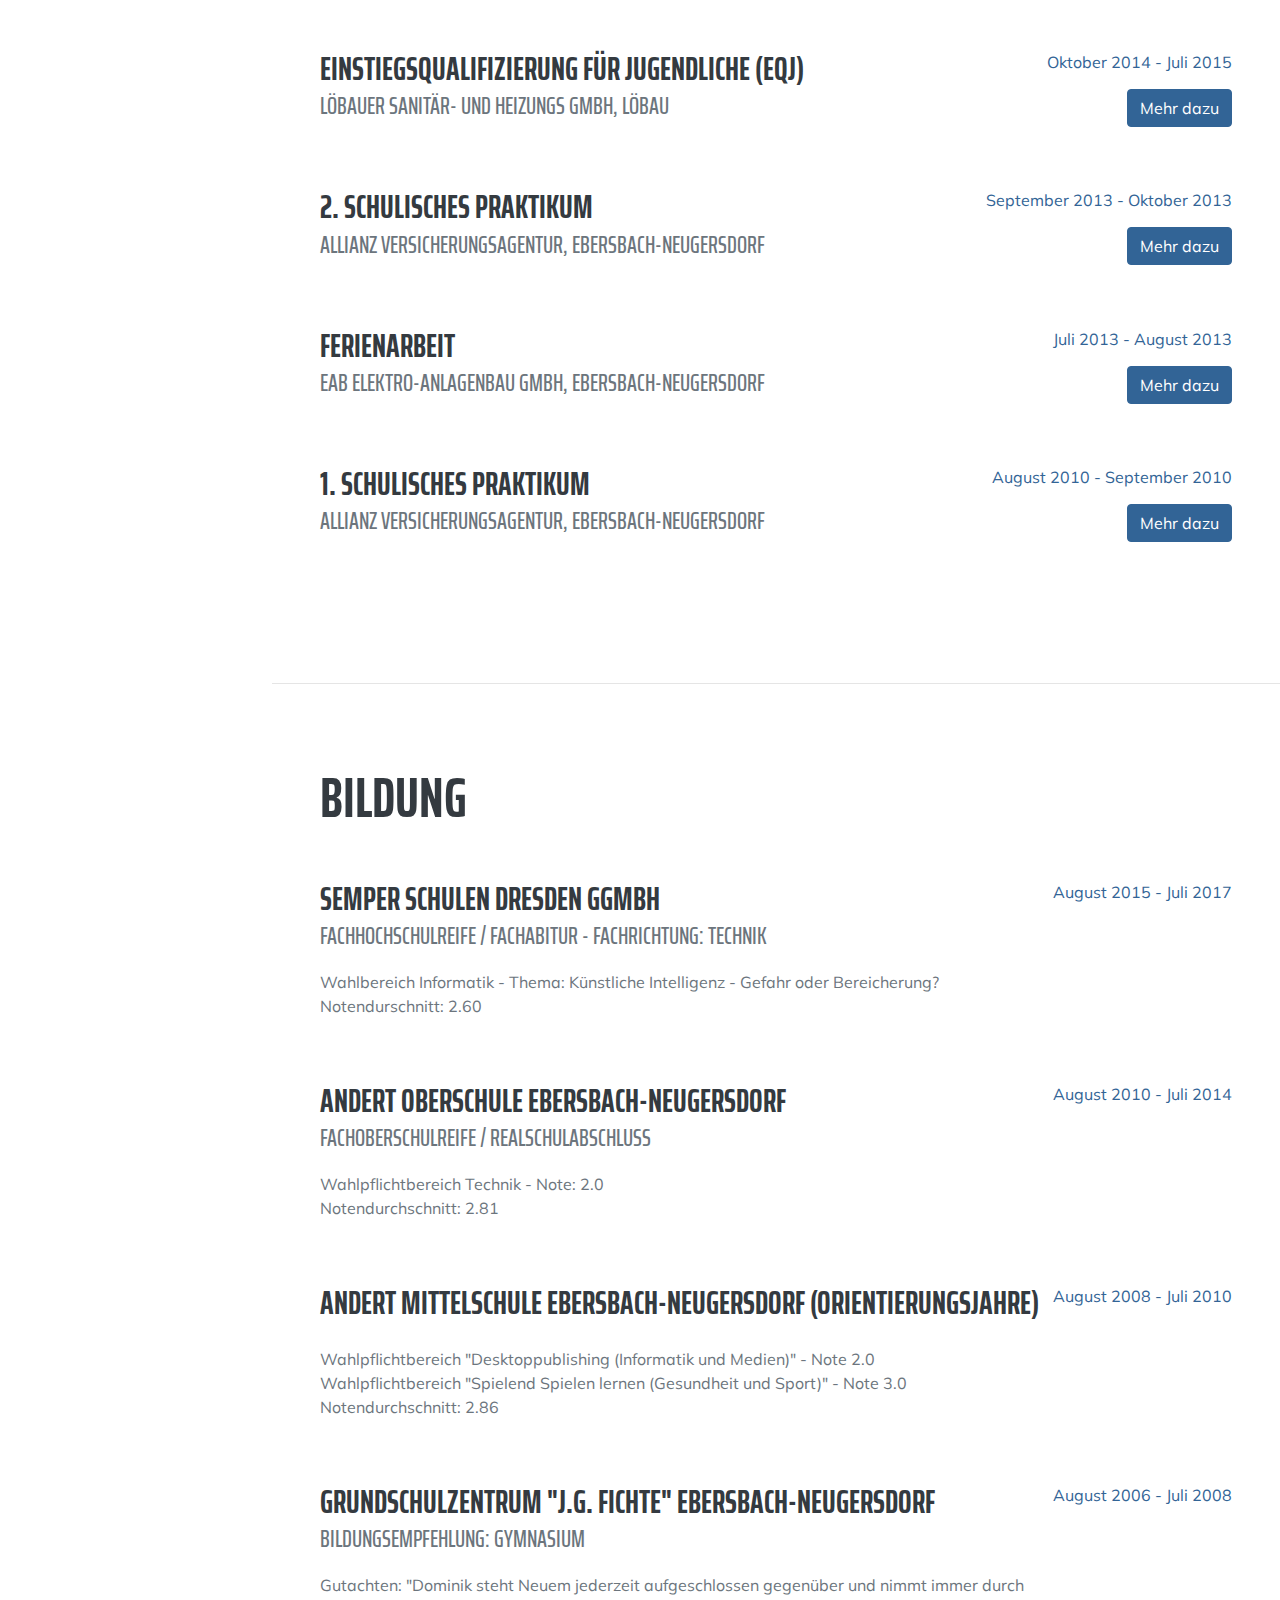
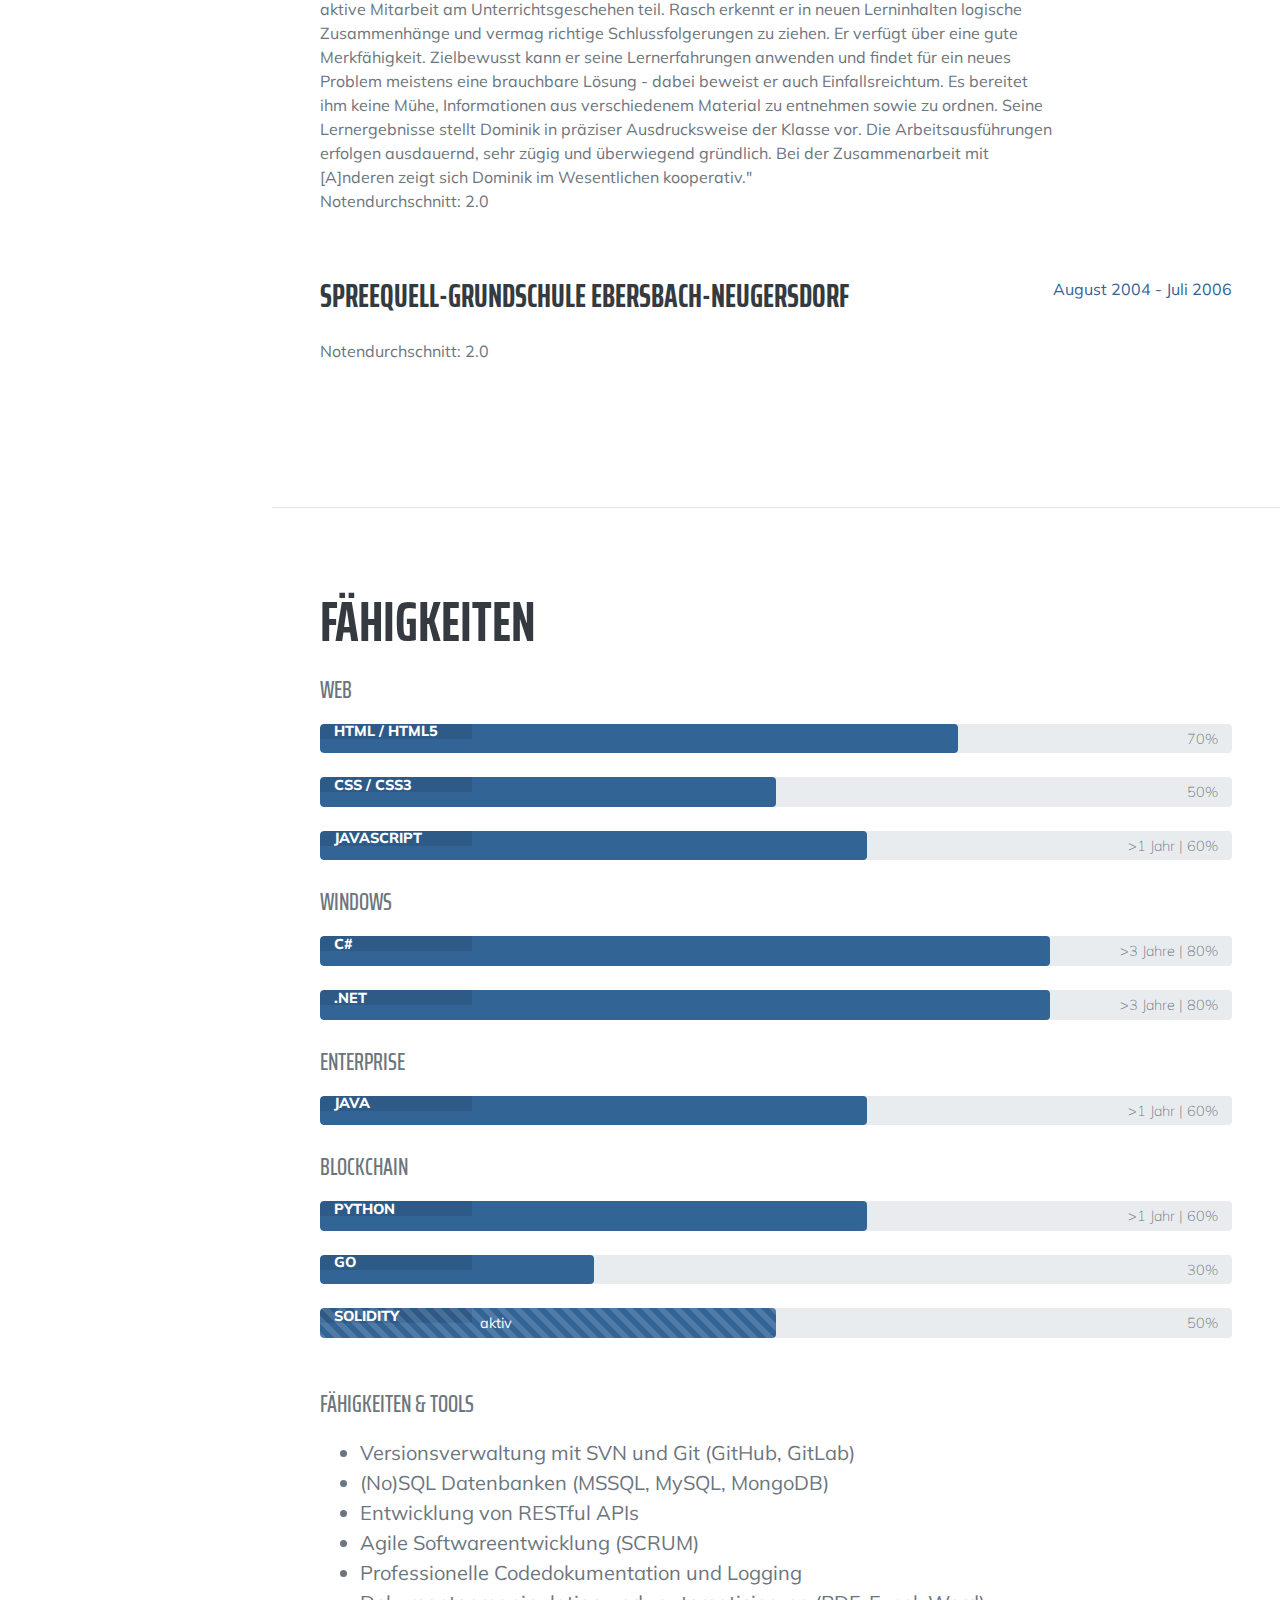
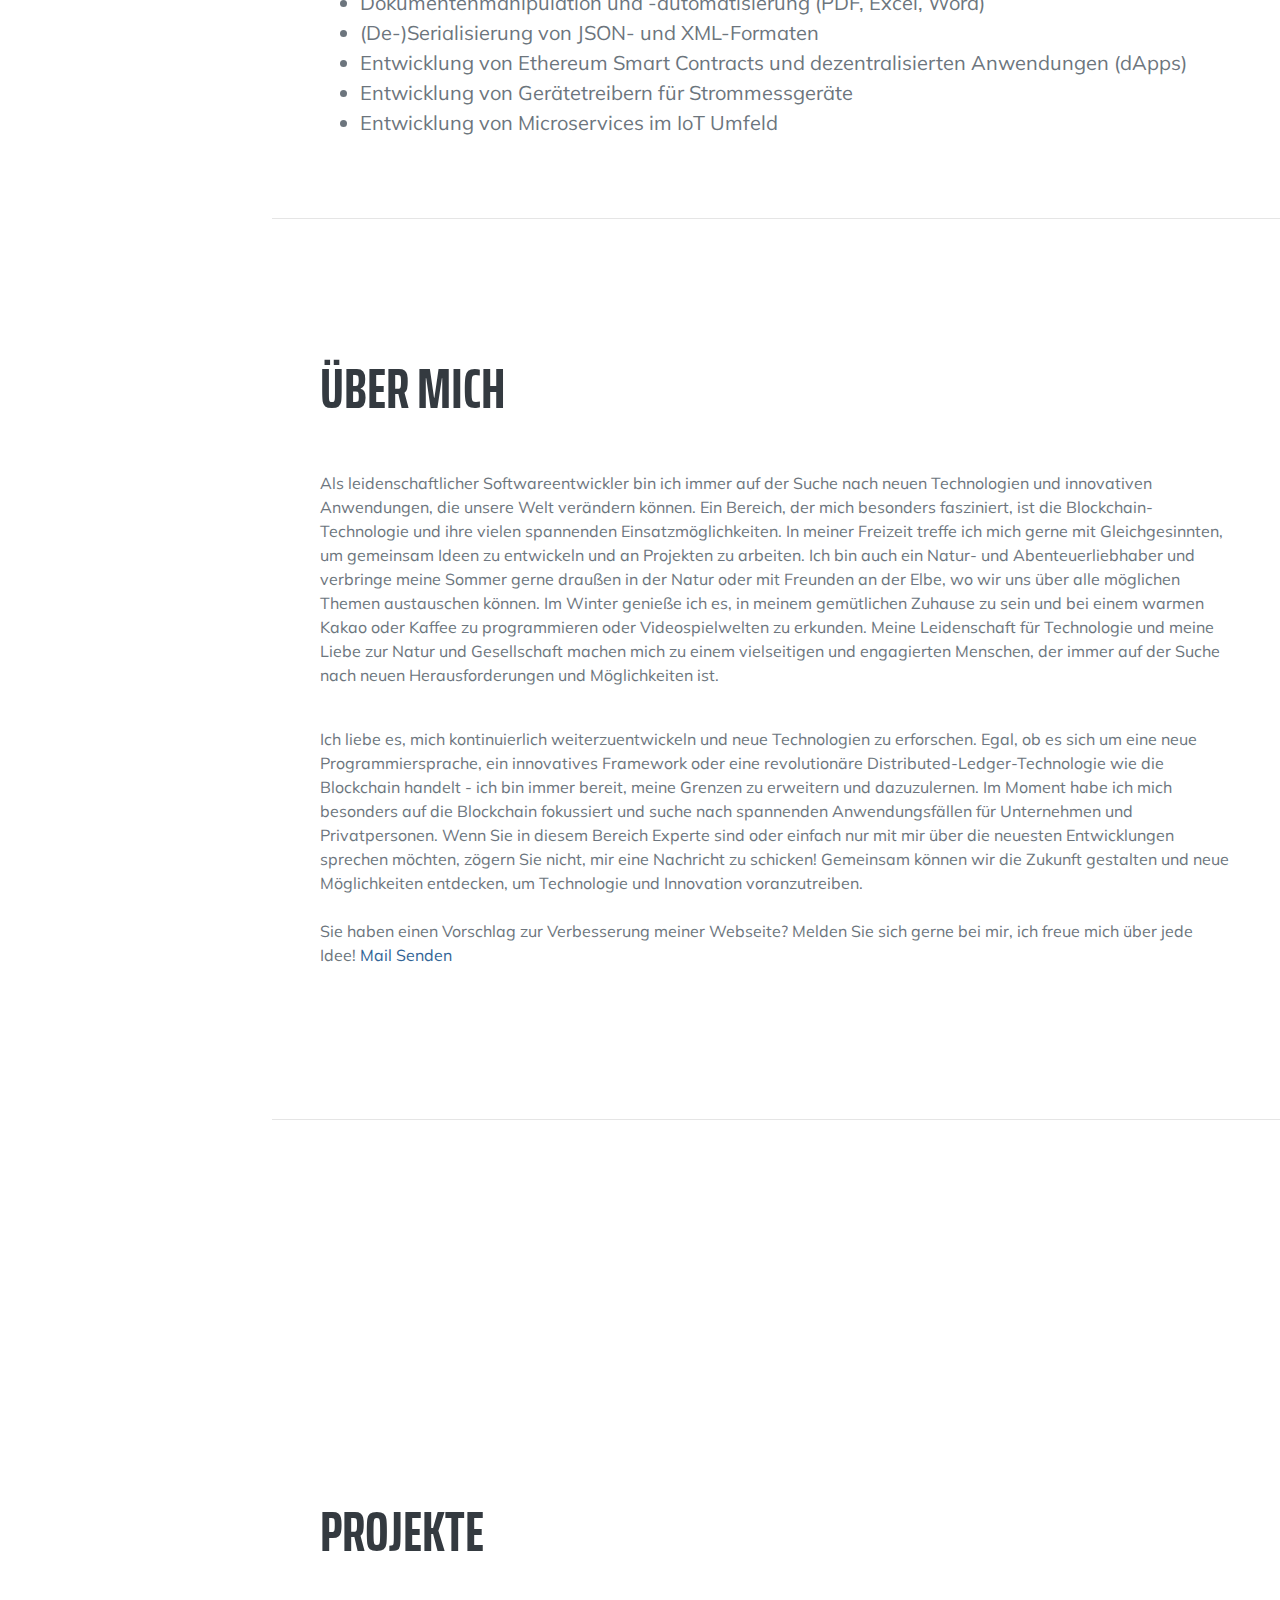
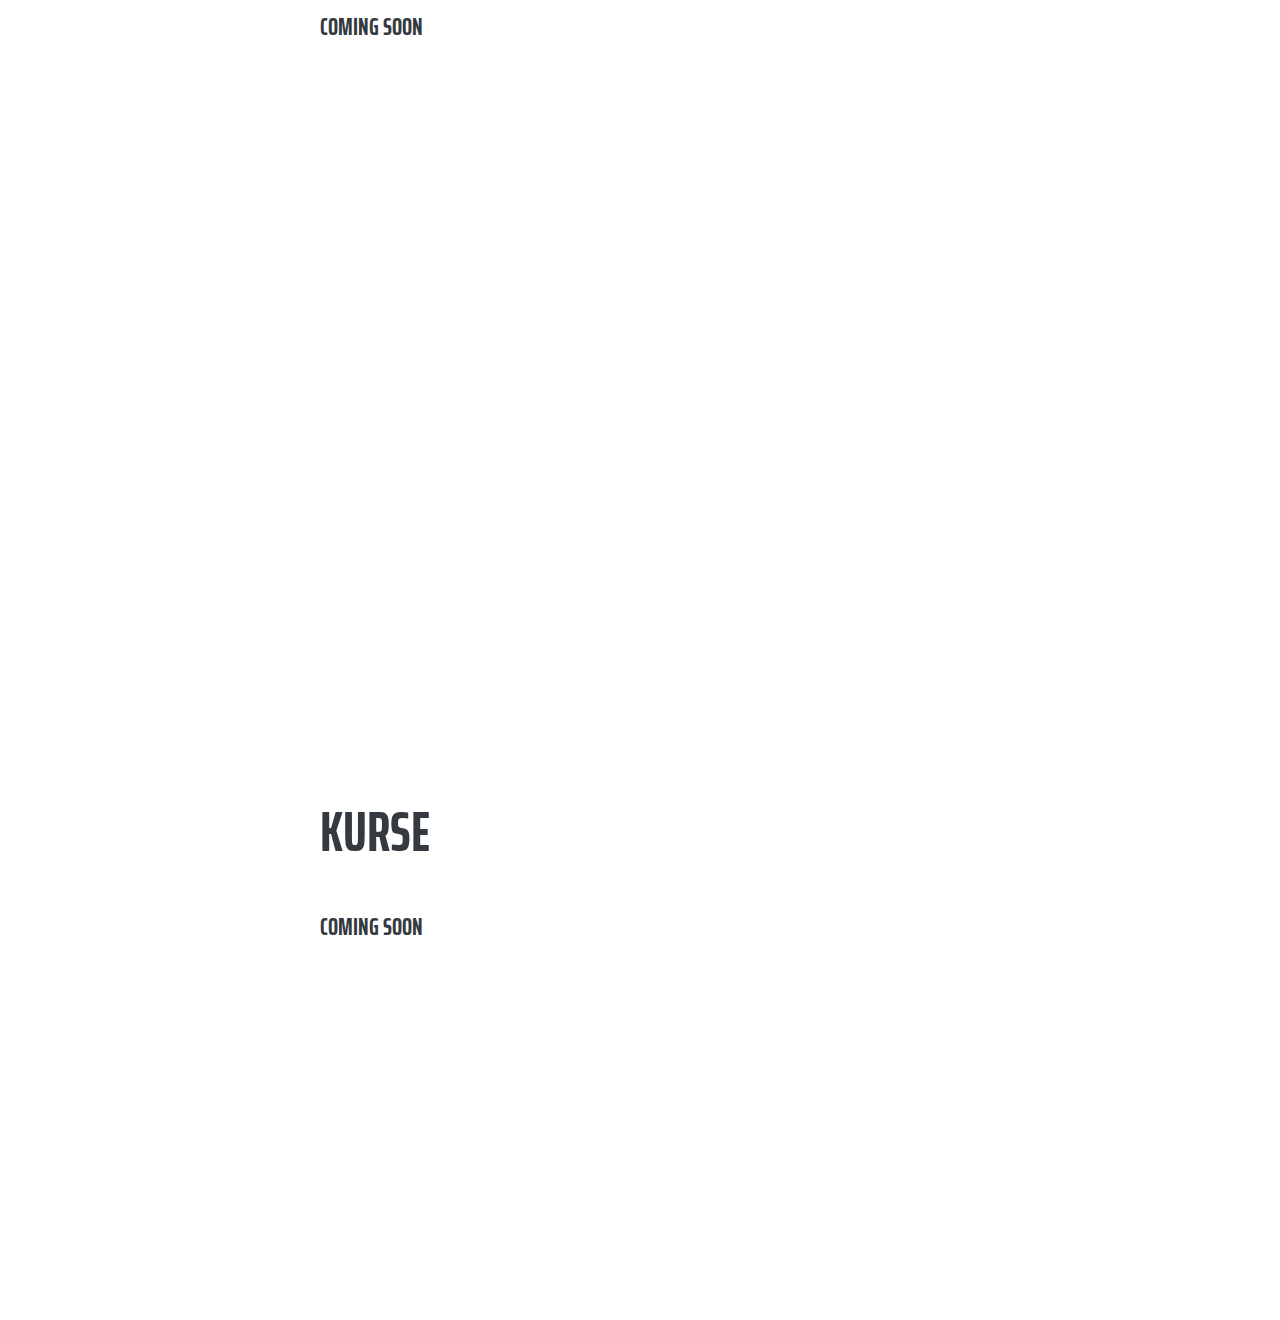
==== commit c8fee2d1: "updated content, updated english version" ====
--- a/index.html
+++ b/index.html
@@ -27,7 +27,7 @@
                 class="navbar-toggler-icon"></span></button>
         <div class="collapse navbar-collapse" id="navbarSupportedContent">
             <ul class="navbar-nav">
-                <li class="nav-item"><a class="nav-link js-scroll-trigger" href="#about">Profil</a></li>
+                <li class="nav-item"><a class="nav-link js-scroll-trigger" href="#profile">Profil</a></li>
                 <li class="nav-item"><a class="nav-link js-scroll-trigger" href="#work">Beruf</a></li>
                 <li class="nav-item"><a class="nav-link js-scroll-trigger" href="#education">Bildung</a></li>
                 <li class="nav-item"><a class="nav-link js-scroll-trigger" href="#skills">Skills</a></li>
@@ -40,7 +40,7 @@
     <!-- Page Content-->
     <div class="container-fluid p-0">
         <!-- About-->
-        <section class="resume-section" id="about">
+        <section class="resume-section" id="profile">
             <div class="resume-section-content">
                 <a href="./en/index.html"><img src="./assets/img/english-icon.png" class="language-icon" /></a>
                 <h1 class="mb-0">
@@ -51,17 +51,12 @@
                     <a href="mailto:mr.cheshire.sec@proton.me">mr.cheshire.sec@proton.me</a>
                 </div>
                 <p class="lead mb-5">
-                    Herzlich Willkommen auf meiner Portfolio-Website! Ich bin Dominik Köhler, ein 25 jähriger Softwareentwickler
-                    aus Dresden.<br />
-                    Ich besitze eine erfolgreich abgeschlossene Berufsausbildung zum Fachinformatiker (Fachrichtung Anwendungsentwicklung) 
-                    sowie 3 Jahre Erfahrung im Bereich der Softwareentwicklung. Besonders vertraut bin ich mit dem Umgang von skalierbaren 
-                    Produkten im eCommerce Bereich (B2B) oder Energiemarktsektor.<br />
-                    Zu meinen Fähigkeiten gehören die Programmierung von CLI-Software, Web-Apps & APIs, GUIs, Spielen, Treibern oder dApps.<br /><br />
-                    HINWEIS: Diese Website ist derzeit noch in der Entwicklung, bitte entschuldigen sie eventuelle
-                    Anzeigefehler.<br />
+                    Willkommen auf meiner Portfolio-Website! Mein Name ist Dominik Köhler und ich bin ein 25-jähriger Softwareentwickler aus Dresden mit einer erfolgreich abgeschlossenen Berufsausbildung zum Fachinformatiker (Fachrichtung Anwendungsentwicklung) und drei Jahren Berufserfahrung. Ich habe umfassende Erfahrung in der Entwicklung skalierbarer Softwareprodukte für den eCommerce-Bereich (B2B) und den Energiemarktsektor.
+
+                    Ich verfüge über ein breites Spektrum an Fähigkeiten, darunter die Programmierung von CLI-Software, Web-Apps und APIs, GUIs, Spielen, Treibern und dApps. Ich arbeite gerne an Projekten, die anspruchsvoll sind und komplexe Lösungen erfordern, und ich bin immer bestrebt, meine Fähigkeiten und Kenntnisse zu erweitern, um den Anforderungen meiner Kunden gerecht zu werden. Wenn Sie nach einem engagierten und erfahrenen Softwareentwickler suchen, der in der Lage ist, ansprechende und skalierbare Produkte zu entwickeln, dann kontaktieren Sie mich gerne für eine Zusammenarbeit!<br />
                 </p>
                 <div class="social-icons">
-                    <a class="social-icon" href="https://www.linkedin.com/in/cheshiresec/"
+                    <a class="social-icon" href="https://www.linkedin.com/in/CheshireSec/"
                         target="_blank"><i class="fab fa-linkedin-in"></i></a>
                     <a class="social-icon" href="https://github.com/CheshireSec" target="_blank"><i
                             class="fab fa-github"></i></a>
@@ -78,13 +73,13 @@
                 <h2 class="mb-5">Berufliche Erfahrung</h2>
                 <div class="d-flex flex-column flex-md-row justify-content-between mb-5">
                     <div class="flex-grow-1">
-                        <h3 class="mb-0">Junior Java Entwickler</h3>
+                        <h3 class="mb-0">Junior Java Developer</h3>
                         <div class="subheading mb-3">Robotron Datenbank-Software GmbH</div>
                         <div class="collapse" id="rds">
                             <div class="card card-body">
                                 <ul>
                                     <li>IoT Entwicklung (Treiber)</li>
-                                    <li>Java, Maven, Quarkus, JUnit</li>
+                                    <li>Java, Maven, JUnit, Log4J</li>
                                     <li>Microservices (Quarkus Framework)</li>
                                     <li>Elegant OOP / Functional Programming</li>
                                     <li>Message Queues (z.B. RabbitMQ mit AMQP oder MQTT)</li>
@@ -459,7 +454,7 @@
                 <div class="subheading mb-3">Blockchain</div>
                 <div class="progress">
                     <div class="progress-bar" role="progressbar" aria-valuenow="60" aria-valuemin="0" aria-valuemax="100" style="width: 60%;">
-                        <span class="sr-only">1+ Jahre Erfahrung | 60% Complete</span>
+                        <span class="sr-only">1+ Jahre Erfahrung oder 60% Complete</span>
                     </div>
                     <span class="progress-type"><i class="fab fa-python"></i>&nbsp;PYTHON</span>
                     <span class="progress-completed">&gt;1 Jahr | 60%</span>
@@ -527,7 +522,7 @@
                 <br />
                 <p class="mb-0">Ich liebe es, mich kontinuierlich weiterzuentwickeln und neue Technologien zu erforschen. Egal, ob es sich um eine neue Programmiersprache, ein innovatives Framework oder eine revolutionäre Distributed-Ledger-Technologie wie die Blockchain handelt - ich bin immer bereit, meine Grenzen zu erweitern und dazuzulernen. Im Moment habe ich mich besonders auf die Blockchain fokussiert und suche nach spannenden Anwendungsfällen für Unternehmen und Privatpersonen. Wenn Sie in diesem Bereich Experte sind oder einfach nur mit mir über die neuesten Entwicklungen sprechen möchten, zögern Sie nicht, mir eine Nachricht zu schicken! Gemeinsam können wir die Zukunft gestalten und neue Möglichkeiten entdecken, um Technologie und Innovation voranzutreiben.</p><br />
                 <p>Sie haben einen Vorschlag zur Verbesserung meiner Webseite? Melden Sie sich gerne bei mir, ich freue
-                    mich über jede Idee! <a href="mailto:IceCy@gmx.de">Mail verschicken</a></p>
+                    mich über jede Idee! <a href="mailto:mr.cheshire.sec@proton.me">Mail Senden</a></p>
             </div>
         </section>
         <hr class="m-0" />
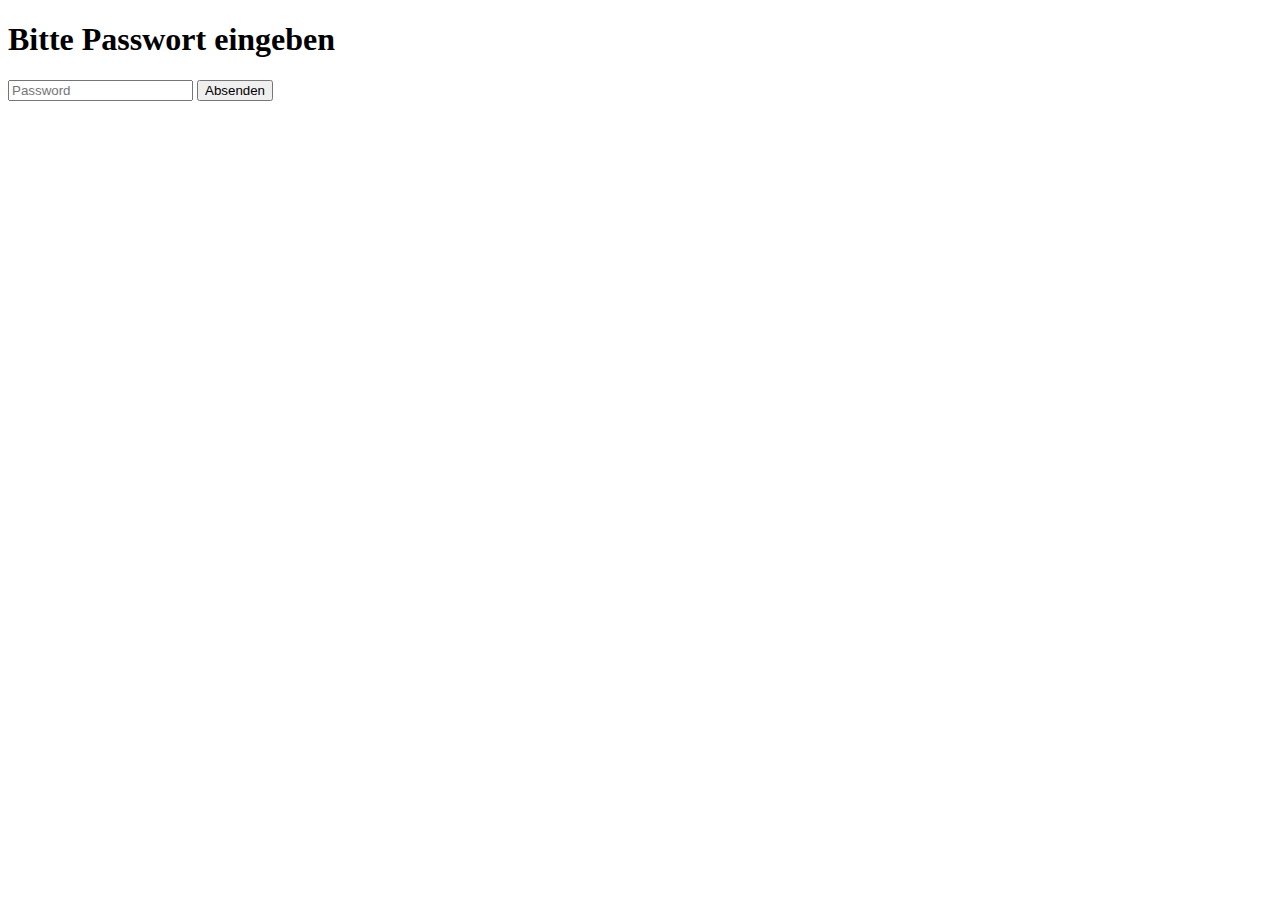
==== commit d1085bae: "added password protection" ====
--- a/index.html
+++ b/index.html
@@ -1,549 +1,25 @@
 <!DOCTYPE html>
 <html lang="de">
+<head>
+  <meta charset="UTF-8">
+  <meta name="viewport" content="width=device-width, initial-scale=1.0">
+  <title>Passwort Schutz</title>
+</head>
+<body>
+  <h1>Bitte Passwort eingeben</h1>
+  <input type="password" id="password" placeholder="Password">
+  <button onclick="checkPassword()">Absenden</button>
 
-<head>
-    <meta charset="utf-8" />
-    <meta name="viewport" content="width=device-width, initial-scale=1, shrink-to-fit=no" />
-    <meta name="description" content="Herzlich Willkommen auf meiner Portfolio-Website! Ich bin Dominik Köhler, ein 25 jähriger Softwareentwickler aus Dresden." />
-    <meta name="author" content="Dominik Köhler" />
-    <title>Dominik Köhler | Software Entwickler | Web 3.0 & Blockchain | Dresden, Sachsen, Germany</title>
-    <link rel="icon" type="image/x-icon" href="assets/img/favicon.ico" />
-    <script src="https://use.fontawesome.com/releases/v5.15.1/js/all.js" crossorigin="anonymous"></script>
-    <link href="https://fonts.googleapis.com/css?family=Saira+Extra+Condensed:500,700" rel="stylesheet"
-        type="text/css" />
-    <link href="https://fonts.googleapis.com/css?family=Muli:400,400i,800,800i" rel="stylesheet" type="text/css" />
-    <link href="css/styles.css" rel="stylesheet" />
-</head>
-
-<body id="page-top">
-    <nav class="navbar navbar-expand-lg navbar-dark bg-primary fixed-top" id="sideNav">
-        <a class="navbar-brand js-scroll-trigger" href="#page-top">
-            <span class="d-block d-lg-none">Dominik Köhler</span>
-            <span class="d-none d-lg-block"><img class="img-fluid img-profile rounded-circle mx-auto mb-2"
-                    src="assets/img/portrait.jpeg" alt="" /></span>
-        </a>
-        <button class="navbar-toggler" type="button" data-toggle="collapse" data-target="#navbarSupportedContent"
-            aria-controls="navbarSupportedContent" aria-expanded="false" aria-label="Toggle navigation"><span
-                class="navbar-toggler-icon"></span></button>
-        <div class="collapse navbar-collapse" id="navbarSupportedContent">
-            <ul class="navbar-nav">
-                <li class="nav-item"><a class="nav-link js-scroll-trigger" href="#profile">Profil</a></li>
-                <li class="nav-item"><a class="nav-link js-scroll-trigger" href="#work">Beruf</a></li>
-                <li class="nav-item"><a class="nav-link js-scroll-trigger" href="#education">Bildung</a></li>
-                <li class="nav-item"><a class="nav-link js-scroll-trigger" href="#skills">Skills</a></li>
-                <li class="nav-item"><a class="nav-link js-scroll-trigger" href="#aboutme">Über mich</a></li>
-                <li class="nav-item"><a class="nav-link js-scroll-trigger" href="#projects">Projekte</a></li>
-                <li class="nav-item"><a class="nav-link js-scroll-trigger" href="#courses">Kurse</a></li>
-            </ul>
-        </div>
-    </nav>
-    <!-- Page Content-->
-    <div class="container-fluid p-0">
-        <!-- About-->
-        <section class="resume-section" id="profile">
-            <div class="resume-section-content">
-                <a href="./en/index.html"><img src="./assets/img/english-icon.png" class="language-icon" /></a>
-                <h1 class="mb-0">
-                    Köhler
-                    <span class="text-primary">Dominik</span>
-                </h1>
-                <div class="subheading mb-5">
-                    <a href="mailto:mr.cheshire.sec@proton.me">mr.cheshire.sec@proton.me</a>
-                </div>
-                <p class="lead mb-5">
-                    Willkommen auf meiner Portfolio-Website! Mein Name ist Dominik Köhler und ich bin ein 25-jähriger Softwareentwickler aus Dresden mit einer erfolgreich abgeschlossenen Berufsausbildung zum Fachinformatiker (Fachrichtung Anwendungsentwicklung) und drei Jahren Berufserfahrung. Ich habe umfassende Erfahrung in der Entwicklung skalierbarer Softwareprodukte für den eCommerce-Bereich (B2B) und den Energiemarktsektor.
-
-                    Ich verfüge über ein breites Spektrum an Fähigkeiten, darunter die Programmierung von CLI-Software, Web-Apps und APIs, GUIs, Spielen, Treibern und dApps. Ich arbeite gerne an Projekten, die anspruchsvoll sind und komplexe Lösungen erfordern, und ich bin immer bestrebt, meine Fähigkeiten und Kenntnisse zu erweitern, um den Anforderungen meiner Kunden gerecht zu werden. Wenn Sie nach einem engagierten und erfahrenen Softwareentwickler suchen, der in der Lage ist, ansprechende und skalierbare Produkte zu entwickeln, dann kontaktieren Sie mich gerne für eine Zusammenarbeit!<br />
-                </p>
-                <div class="social-icons">
-                    <a class="social-icon" href="https://www.linkedin.com/in/CheshireSec/"
-                        target="_blank"><i class="fab fa-linkedin-in"></i></a>
-                    <a class="social-icon" href="https://github.com/CheshireSec" target="_blank"><i
-                            class="fab fa-github"></i></a>
-                    <a class="social-icon" href="https://twitter.com/CheshireSec" target="_blank"><i
-                            class="fab fa-twitter"></i></a>
-                    <a class="social-icon" href="mailto:mr.cheshire.sec@proton.me"><i class="fas fa-at"></i></a>
-                </div>
-            </div>
-        </section>
-        <hr class="m-0" />
-        <!-- Experience-->
-        <section class="resume-section" id="work">
-            <div class="resume-section-content">
-                <h2 class="mb-5">Berufliche Erfahrung</h2>
-                <div class="d-flex flex-column flex-md-row justify-content-between mb-5">
-                    <div class="flex-grow-1">
-                        <h3 class="mb-0">Junior Java Developer</h3>
-                        <div class="subheading mb-3">Robotron Datenbank-Software GmbH</div>
-                        <div class="collapse" id="rds">
-                            <div class="card card-body">
-                                <ul>
-                                    <li>IoT Entwicklung (Treiber)</li>
-                                    <li>Java, Maven, JUnit, Log4J</li>
-                                    <li>Microservices (Quarkus Framework)</li>
-                                    <li>Elegant OOP / Functional Programming</li>
-                                    <li>Message Queues (z.B. RabbitMQ mit AMQP oder MQTT)</li>
-                                    <li>NoSQL Datenbanken (MongoDB)</li>
-                                </ul>
-                            </div>
-                        </div>
-                    </div>
-                    <div class="flex-shrink-0">
-                        <span class="text-primary">Juli 2021 - Dezember 2022</span><br />
-                        <a class="btn btn-primary" data-toggle="collapse" href="#rds" role="button"
-                            aria-expanded="false" aria-controls="rds">
-                            Mehr dazu
-                        </a>
-                    </div>
-                </div>
-                <div class="d-flex flex-column flex-md-row justify-content-between mb-5">
-                    <div class="flex-grow-1">
-                        <h3 class="mb-0">C# Software Entwickler</h3>
-                        <div class="subheading mb-3">FLYERALARM Industrial Print GmbH</div>
-                        <div class="collapse" id="fa">
-                            <div class="card card-body">
-                                Mithilfe des .NET Technologie-Stacks von Microsoft entwickelte ich Individualsoftware um
-                                bestehende Wertschöpfungsprozesse effizienter zu gestalten,
-                                analysierte und behob Fehler in bestehender Software oder erweiterte diese in Ihren
-                                Funktionen. Agile Entwicklungsmethoden (SCRUM),
-                                tägliche Sprint-Meetings und ein internes Ticket-System (JIRA) halfen mir dabei, immer
-                                in
-                                Austausch mit den Entwicklern und Mitarbeitern anderer
-                                Standorte zu bleiben und meine Arbeit effizienter organisieren und planen zu können. Die
-                                meiste Zeit habe ich mithilfe der Programmiersprache C#
-                                bestehende Individualsoftware des Unternehmens erweitert oder Fehler behoben. In einigen
-                                Fällen erstellte ich aber auch eigene Individualsoftware
-                                für bestimmte Anwendungsfälle. Hier arbeitete ich größtenteils mit Desktop-Software,
-                                welche
-                                mit dem .NET Framework in Verbindung mit Windows Forms
-                                oder WPF entwickelt wurde.<br />
-                                Die Backendentwicklung mit .NET Core oder ASP.NET gefiel mir hier besonders, da ein
-                                großes
-                                Maß an logischem Verständnis benötigt wird und man sich
-                                regelmäßig neue, effizientere Algorithmen aneignen kann.
-                            </div>
-                        </div>
-                    </div>
-                    <div class="flex-shrink-0">
-                        <span class="text-primary">August 2020 - Juni 2021</span><br />
-                        <a class="btn btn-primary" data-toggle="collapse" href="#fa" role="button" aria-expanded="false"
-                            aria-controls="fa">
-                            Mehr dazu
-                        </a>
-                    </div>
-                </div>
-                <div class="d-flex flex-column flex-md-row justify-content-between mb-5">
-                    <div class="flex-grow-1">
-                        <h3 class="mb-0">Fachinformatiker - Fachrichtung: Anwendungsentwicklung</h3>
-                        <div class="subheading mb-3">FLYERALARM Industrial Print GmbH</div>
-                        <div class="collapse" id="fi">
-                            <div class="card card-body">
-                                In dieser Zeit habe ich meine Ausbildung zum Fachinformatiker - Fachrichtung:
-                                Anwendungsentwicklung bestritten.<br />Hier durfte ich folgende Erfahrungen
-                                sammeln:<br />
-                                <ul>
-                                    <li>Fehleranalyse und Bugfixing von bestehender (Individual-)Software</li>
-                                    <li>Konzeptionierung, Entwicklung und Erweiterung von RESTful-APIs auf Basis von
-                                        .NET Core
-                                        und ASP.NET</li>
-                                    <li>Entwicklung und Erweiterung von Desktop-Anwendungen auf Basis von C# Forms und
-                                        WPF</li>
-                                    <li>Entwicklung und Erweiterung von Windows Diensten auf Basis von C#</li>
-                                    <li>Backendentwicklung von Webanwendungen auf Basis von .NET Core und ASP.NET</li>
-                                    <li>Frontendentwicklung von Webanwendungen auf Basis von ASP.NET Forms und MVC</li>
-                                    <li>Modellierung von relationalen Datenbanken und deren Verwendung mit SQL-Abfragen
-                                        oder
-                                        Frameworks</li>
-                                    <li>Erstellung von technischen Dokumentationen</li>
-                                    <li>(Support und Schulung von Anwendern)</li>
-                                </ul>
-                            </div>
-                        </div>
-                    </div>
-                    <div class="flex-shrink-0">
-                        <span class="text-primary">August 2017 - Juli 2020</span><br />
-                        <a class="btn btn-primary" data-toggle="collapse" href="#fi" role="button" aria-expanded="false"
-                            aria-controls="fi">
-                            Mehr dazu
-                        </a>
-                    </div>
-                </div>
-                <div class="d-flex flex-column flex-md-row justify-content-between mb-5">
-                    <div class="flex-grow-1">
-                        <h3 class="mb-0">Fachliches Praktikum - Web Development</h3>
-                        <div class="subheading mb-3">Net.Sales - The Internet Marketers, Dresden</div>
-                        <div class="collapse" id="net">
-                            <div class="card card-body">
-                                Im Rahmen meines Fachabiturs absolvierte ich im ersten Schuljahr 14-tägig im Wechsel
-                                eine
-                                fachpraktische Tätigkeit als Web Entwickler. Die Idee war hierbei, mögliche
-                                Themen für die Entwicklung von sogenannten "Nischenseiten" zu finden, die wenig
-                                Konkurrenz
-                                haben und einen hochen Nutzerdurchsatz generieren können.
-                                Dabei lernte ich, die menschliche Psychologie und Verhaltensweisen besser nachvollziehen
-                                zu
-                                können, einen Nischenmarkt zu finden und entsprechende Webseiten
-                                mit HTML, CSS sowie Javascript (teilweise auch PHP) zu entwickeln und anschließend mit
-                                ebenfalls vermittelten Tools und Strategien zu vermarkten.
-                                Die Themen Search-Engine-Optimization (SEO), Off-Site-/On-Site-Vermarktung sowie
-                                Backlinks
-                                spielten hier eine besonders große Rolle und brachten mir die strukturierte Vermarktung
-                                einer Webpräsenz im Internet und die kontinuierliche Monetarisierung von Webinhalten
-                                näher.
-                            </div>
-                        </div>
-                    </div>
-                    <div class="flex-shrink-0">
-                        <span class="text-primary">August 2015 - Juli 2016</span><br />
-                        <a class="btn btn-primary" data-toggle="collapse" href="#net" role="button"
-                            aria-expanded="false" aria-controls="net">
-                            Mehr dazu
-                        </a>
-                    </div>
-                </div>
-                <div class="d-flex flex-column flex-md-row justify-content-between mb-5">
-                    <div class="flex-grow-1">
-                        <h3 class="mb-0">Einstiegsqualifizierung für Jugendliche (EQJ)</h3>
-                        <div class="subheading mb-3">Löbauer Sanitär- und Heizungs GmbH, Löbau</div>
-                        <div class="collapse" id="eqj">
-                            <div class="card card-body">
-                                Nach Abschluss der 10. Klasse und Erlangung meiner mittleren Reife, absolvierte ich ein
-                                freiwilliges Jahr bei der Löbauer Sanitär- und Heizungs GmbH (LHS).
-                                Im Rahmen meiner Tätigkeit betreute ich den selbst entwickelten Online-Shop des
-                                Unternehmens
-                                (in Visual Basic), pflegte und aktualisierte bestehende Produkte und
-                                konnte meine angeeigneten HTML-, CSS- und Javascript-Kenntnisse das erste mal in der
-                                Praxis
-                                einsetzen. Dadurch lernte ich viel über das bevorstehende Berufsleben,
-                                Web-Technologien, eigenständiges Arbeiten und den Umgang mit Arbeitskollegen. Die Zeit
-                                hat
-                                mir wirklich sehr gefallen und mich gut auf meine Karriere vorbereitet.
-                            </div>
-                        </div>
-                    </div>
-                    <div class="flex-shrink-0">
-                        <span class="text-primary">Oktober 2014 - Juli 2015</span><br />
-                        <a class="btn btn-primary" data-toggle="collapse" href="#eqj" role="button"
-                            aria-expanded="false" aria-controls="eqj">
-                            Mehr dazu
-                        </a>
-                    </div>
-                </div>
-                <div class="d-flex flex-column flex-md-row justify-content-between mb-5">
-                    <div class="flex-grow-1">
-                        <h3 class="mb-0">2. schulisches Praktikum</h3>
-                        <div class="subheading mb-3">Allianz Versicherungsagentur, Ebersbach-Neugersdorf</div>
-                        <div class="collapse" id="av2">
-                            <div class="card card-body">
-                                Im Rahmen des letzten Schuljahres vor Abschluss meiner mittleren Reife absolvierte ich
-                                eine
-                                fachpraktische Tätigkeit bei der Allianz Versicherungsagentur in Ebersbach-Neugersdorf.
-                                Hier baute ich meine Kenntnisse aus dem 1. Praktikum aus und wurde mit tiefergehenden
-                                Aufgaben vertraut gemacht. Ich lernte das erste Mal, mit sensiblen Kundendaten
-                                umzugehen,
-                                wie wichtig der Datenschutz in einer Versicherungsagentur ist und konnte unter Beisein
-                                meines Mentors selbst erste Kundengespräche führen, was mir sehr gefallen hat.
-                                Besonders das direkte Gespräch mit dem Kunden, das Verständnis für Sorgen und die
-                                transparente Arbeitsweise gefielen mir hier sehr. Ich konnte meine sozialen Kompetenzen
-                                weiter
-                                ausbauen sowie vertrauliche Daten (Kunden oder interne Datenbanken) mit der nötigen
-                                Vorsicht
-                                behandeln und zum Ende des Praktikums weitgehend selbstständig aktualisieren und auf
-                                Richtigkeit prüfen.
-                            </div>
-                        </div>
-                    </div>
-                    <div class="flex-shrink-0">
-                        <span class="text-primary">September 2013 - Oktober 2013</span><br />
-                        <a class="btn btn-primary" data-toggle="collapse" href="#av2" role="button"
-                            aria-expanded="false" aria-controls="av2">
-                            Mehr dazu
-                        </a>
-                    </div>
-                </div>
-                <div class="d-flex flex-column flex-md-row justify-content-between mb-5">
-                    <div class="flex-grow-1">
-                        <h3 class="mb-0">Ferienarbeit</h3>
-                        <div class="subheading mb-3">EAB Elektro-Anlagenbau GmbH, Ebersbach-Neugersdorf</div>
-                        <div class="collapse" id="eab">
-                            <div class="card card-body">
-                                In den Sommerferien meines letzten Schuljahres vor der mittleren Reife absolvierte ich
-                                eine
-                                2-wöchige Ferienarbeit bei der Ebersbacher Elektro-Anlagenbau GmbH.
-                                Hier lernte ich das erste Mal, körperlich zu Arbeiten, mit anderen Kollegen umzugehen
-                                und
-                                bekam einen ersten Einblick in das bevorstehende Berufsleben.
-                                Die Arbeit forderte mich sehr, besonders der Transport von großen Kabeltrommeln unter
-                                der
-                                Sommersonne brachte mich oft an meine Grenzen, doch konnte ich schnell
-                                an diesen Aufgaben wachsen und meine eigenen Grenzen kennenlernen. Zu meinen Tätigkeiten
-                                zählten vor Allem die Herstellung von elektr. Bauteilen und Kabeln,
-                                welche anschließend in elektrischen Schaltschränken verbaut wurden. Ich lernte die
-                                unterschiedlichen Arten und farblichen Markierungen von Kupferkabeln kennen,
-                                wie ich diese maschinell zurechtschneide und mit Sicherheitskappen versehe. In der
-                                zweiten
-                                Woche meiner Ferienarbeit durfte ich in enger Zusammenarbeit mit
-                                Kollegen einen eigenen Schaltschrank vom ersten Bauteil bis zum fertigen Produkt
-                                zusammenbauen und konnte schnell lernen, an meinen Aufgaben zu wachsen.
-                            </div>
-                        </div>
-                    </div>
-                    <div class="flex-shrink-0">
-                        <span class="text-primary">Juli 2013 - August 2013</span><br />
-                        <a class="btn btn-primary" data-toggle="collapse" href="#eab" role="button"
-                            aria-expanded="false" aria-controls="eab">
-                            Mehr dazu
-                        </a>
-                    </div>
-                </div>
-                <div class="d-flex flex-column flex-md-row justify-content-between mb-5">
-                    <div class="flex-grow-1">
-                        <h3 class="mb-0">1. schulisches Praktikum</h3>
-                        <div class="subheading mb-3">Allianz Versicherungsagentur, Ebersbach-Neugersdorf</div>
-                        <div class="collapse" id="av1">
-                            <div class="card card-body">
-                                Mein erstes schulisches Praktikum absolvierte ich bei der Allianz Versicherungsagentur
-                                in
-                                Ebersbach-Neugersdorf.
-                                Ich kam das erste Mal mit geregelten Arbeitszeiten in Kontakt, lernte die grundlegenden
-                                internen Abläufe in einer Versicherungsagentur kennen und wie eine
-                                Agentur mit Schwerpunkt im Finanzgeschäft arbeitet. Ich konnte nach Absprache mit dem
-                                Kunden
-                                einzelnen Gesprächen beiwohnen und lernte dadurch schnell,
-                                wie man Kundengespräche führt, auf Fragen und Sorgen eingeht und dass Vertrauen eine
-                                enorme
-                                Rolle im Erfolg einer Versicherungsagentur spielt.
-                                In der letzten Woche meines Praktikums wurde ich bereits damit beauftragt, Kundendaten
-                                zu
-                                überprüfen und gegebenenfalls zu aktualisieren. Gründlichkeit ist
-                                hier besonders wichtig, da Adressen und Kontodaten unbedingt korrekt sein müssen um
-                                einen
-                                reibungslosen Ablauf im Betrieb zu gewährleisten.
-                            </div>
-                        </div>
-                    </div>
-                    <div class="flex-shrink-0">
-                        <span class="text-primary">August 2010 - September 2010</span><br />
-                        <a class="btn btn-primary" data-toggle="collapse" href="#av1" role="button"
-                            aria-expanded="false" aria-controls="av1">
-                            Mehr dazu
-                        </a>
-                    </div>
-                </div>
-            </div>
-        </section>
-        <hr class="m-0" />
-        <!-- Education-->
-        <section class="resume-section" id="education">
-            <div class="resume-section-content">
-                <h2 class="mb-5">Bildung</h2>
-                <div class="d-flex flex-column flex-md-row justify-content-between mb-5">
-                    <div class="flex-grow-1">
-                        <h3 class="mb-0">Semper Schulen Dresden gGmbH</h3>
-                        <div class="subheading mb-3">Fachhochschulreife / Fachabitur - Fachrichtung: Technik</div>
-                        <div>Wahlbereich Informatik - Thema: Künstliche Intelligenz - Gefahr oder Bereicherung?</div>
-                        <p>Notendurschnitt: 2.60</p>
-                    </div>
-                    <div class="flex-shrink-0"><span class="text-primary">August 2015 - Juli 2017</span></div>
-                </div>
-                <div class="d-flex flex-column flex-md-row justify-content-between mb-5">
-                    <div class="flex-grow-1">
-                        <h3 class="mb-0">Andert Oberschule Ebersbach-Neugersdorf</h3>
-                        <div class="subheading mb-3">Fachoberschulreife / Realschulabschluss</div>
-                        <div>Wahlpflichtbereich Technik - Note: 2.0</div>
-                        <p>Notendurchschnitt: 2.81</p>
-                    </div>
-                    <div class="flex-shrink-0"><span class="text-primary">August 2010 - Juli 2014</span></div>
-                </div>
-                <div class="d-flex flex-column flex-md-row justify-content-between mb-5">
-                    <div class="flex-grow-1">
-                        <h3 class="mb-0">Andert Mittelschule Ebersbach-Neugersdorf (Orientierungsjahre)</h3>
-                        <br />
-                        <div>Wahlpflichtbereich "Desktoppublishing (Informatik und Medien)" - Note 2.0</div>
-                        <div>Wahlpflichtbereich "Spielend Spielen lernen (Gesundheit und Sport)" - Note 3.0</div>
-                        <p>Notendurchschnitt: 2.86</p>
-                    </div>
-                    <div class="flex-shrink-0"><span class="text-primary">August 2008 - Juli 2010</span></div>
-                </div>
-                <div class="d-flex flex-column flex-md-row justify-content-between mb-5">
-                    <div class="flex-grow-1">
-                        <h3 class="mb-0">Grundschulzentrum "J.G. Fichte" Ebersbach-Neugersdorf</h3>
-                        <div class="subheading mb-3">Bildungsempfehlung: Gymnasium</div>
-                        <div>Gutachten: "Dominik steht Neuem jederzeit aufgeschlossen gegenüber und nimmt immer durch
-                            aktive Mitarbeit am Unterrichtsgeschehen teil. Rasch erkennt
-                            er in neuen Lerninhalten logische Zusammenhänge und vermag richtige Schlussfolgerungen zu
-                            ziehen. Er verfügt über eine gute Merkfähigkeit. Zielbewusst
-                            kann er seine Lernerfahrungen anwenden und findet für ein neues Problem meistens eine
-                            brauchbare Lösung - dabei beweist er auch Einfallsreichtum. Es
-                            bereitet ihm keine Mühe, Informationen aus verschiedenem Material zu entnehmen sowie zu
-                            ordnen. Seine Lernergebnisse stellt Dominik in präziser Ausdrucksweise
-                            der Klasse vor. Die Arbeitsausführungen erfolgen ausdauernd, sehr zügig und überwiegend
-                            gründlich. Bei der Zusammenarbeit mit [A]nderen zeigt sich Dominik
-                            im Wesentlichen kooperativ."
-                        </div>
-                        <p>Notendurchschnitt: 2.0</p>
-                    </div>
-                    <div class="flex-shrink-0"><span class="text-primary">August 2006 - Juli 2008</span></div>
-                </div>
-                <div class="d-flex flex-column flex-md-row justify-content-between mb-5">
-                    <div class="flex-grow-1">
-                        <h3 class="mb-0">Spreequell-Grundschule Ebersbach-Neugersdorf</h3>
-                        <br />
-                        <p>Notendurchschnitt: 2.0</p>
-                    </div>
-                    <div class="flex-shrink-0"><span class="text-primary">August 2004 - Juli 2006</span></div>
-                </div>
-            </div>
-        </section>
-        <hr class="m-0" />
-        <!-- Skills-->
-        <section class="resume-section" id="skills">
-            <div class="resume-section-content">
-                <h2 class="mb-3">Fähigkeiten</h2>
-                <div class="subheading mb-3">Web</div>
-                <div class="progress">
-                    <div class="progress-bar" role="progressbar" aria-valuenow="70" aria-valuemin="0" aria-valuemax="100" style="width: 70%;">
-                        <span class="sr-only">70% Complete</span>
-                    </div>
-                    <span class="progress-type"><i class="fab fa-html5"></i>&nbsp;HTML / HTML5</span>
-                    <span class="progress-completed">70%</span>
-                </div>
-                <br />
-                <div class="progress">
-                    <div class="progress-bar" role="progressbar" aria-valuenow="50" aria-valuemin="0" aria-valuemax="100" style="width: 50%;">
-                        <span class="sr-only">50% Complete</span>
-                    </div>
-                    <span class="progress-type"><i class="fab fa-css3-alt"></i>&nbsp;CSS / CSS3</span>
-                    <span class="progress-completed">50%</span>
-                </div>
-                <br />
-                <div class="progress">
-                    <div class="progress-bar" role="progressbar" aria-valuenow="60" aria-valuemin="0" aria-valuemax="100" style="width: 60%;">
-                        <span class="sr-only">1+ Jahre Erfahrung oder 60% Complete</span>
-                    </div>
-                    <span class="progress-type"><i class="fab fa-js-square"></i>&nbsp;JAVASCRIPT</span>
-                    <span class="progress-completed">&gt;1 Jahr | 60%</span>
-                </div>
-                <br />
-                <div class="subheading mb-3">Windows</div>
-                <div class="progress">
-                    <div class="progress-bar" role="progressbar" aria-valuenow="80" aria-valuemin="0" aria-valuemax="100" style="width: 80%;">
-                        <span class="sr-only">3+ Jahre Erfahrung oder 80% Complete</span>
-                    </div>
-                    <span class="progress-type"><i class="fas fa-hashtag"></i>&nbsp;C#</span>
-                    <span class="progress-completed">&gt;3 Jahre | 80%</span>
-                </div>
-                <br />
-                <div class="progress">
-                    <div class="progress-bar" role="progressbar" aria-valuenow="80" aria-valuemin="0" aria-valuemax="100" style="width: 80%;">
-                        <span class="sr-only">3+ Jahre Erfahrung oder 80% Complete</span>
-                    </div>
-                    <span class="progress-type"><i class="fab fa-windows"></i>&nbsp;.NET</span>
-                    <span class="progress-completed">&gt;3 Jahre | 80%</span>
-                </div>
-                <br />
-                <div class="subheading mb-3">Enterprise</div>
-                <div class="progress">
-                    <div class="progress-bar" role="progressbar" aria-valuenow="60" aria-valuemin="0" aria-valuemax="100" style="width: 60%">
-                        <span class="sr-only">1+ Jahre Erfahrung oder 60% Complete</span>
-                    </div>
-                    <span class="progress-type"><i class="fab fa-java"></i>&nbsp;JAVA</span>
-                    <span class="progress-completed">&gt;1 Jahr | 60%</span>
-                </div>
-                <br />
-                <div class="subheading mb-3">Blockchain</div>
-                <div class="progress">
-                    <div class="progress-bar" role="progressbar" aria-valuenow="60" aria-valuemin="0" aria-valuemax="100" style="width: 60%;">
-                        <span class="sr-only">1+ Jahre Erfahrung oder 60% Complete</span>
-                    </div>
-                    <span class="progress-type"><i class="fab fa-python"></i>&nbsp;PYTHON</span>
-                    <span class="progress-completed">&gt;1 Jahr | 60%</span>
-                </div>
-                <br />
-                <div class="progress">
-                    <div class="progress-bar" role="progressbar" aria-valuenow="30" aria-valuemin="0" aria-valuemax="100" style="width: 30%">
-                        <span class="sr-only">30% Complete</span>
-                    </div>
-                    <span class="progress-type"><i class="fab fa-google"></i>&nbsp;GO</span>
-                    <span class="progress-completed">30%</span>
-                </div>
-                <br />
-                <div class="progress">
-                    <div class="progress-bar progress-bar-info progress-bar-striped active" role="progressbar" aria-valuenow="50" aria-valuemin="0" aria-valuemax="100" style="width: 50%">
-                        <span class="sr-only">50% Complete</span>
-                        <span class="progress-status">aktiv</span>
-                    </div>
-                    <span class="progress-type"><i class="fab fa-ethereum"></i>&nbsp;SOLIDITY</span>
-                    <span class="progress-completed">50%</span>
-                </div>
-                <br />
-                <br />
-                <div class="subheading mb-3">Fähigkeiten & Tools</div>
-                <ul class="fa-ul mb-0">
-                    <li>
-                        <span class="fa-li"><i class="fas fa-check"></i></span>Versionsverwaltung mit SVN und Git (GitHub, GitLab)
-                    </li>
-                    <li>
-                        <span class="fa-li"><i class="fas fa-check"></i></span>(No)SQL Datenbanken (MSSQL, MySQL, MongoDB)
-                    </li>
-                    <li>
-                        <span class="fa-li"><i class="fas fa-check"></i></span>Entwicklung von RESTful APIs
-                    </li>
-                    <li>
-                        <span class="fa-li"><i class="fas fa-check"></i></span>Agile Softwareentwicklung (SCRUM)
-                    </li>
-                    <li>
-                        <span class="fa-li"><i class="fas fa-check"></i></span>Professionelle Codedokumentation und Logging
-                    </li>
-                    <li>
-                        <span class="fa-li"><i class="fas fa-check"></i></span>Dokumentenmanipulation und -automatisierung (PDF, Excel, Word)
-                    </li>
-                    <li>
-                        <span class="fa-li"><i class="fas fa-check"></i></span>(De-)Serialisierung von JSON- und XML-Formaten
-                    </li>
-                    <li>
-                        <span class="fa-li"><i class="fas fa-check"></i></span>Entwicklung von Ethereum Smart Contracts und dezentralisierten Anwendungen (dApps)
-                    </li>
-                    <li>
-                        <span class="fa-li"><i class="fas fa-check"></i></span>Entwicklung von Gerätetreibern für Strommessgeräte
-                    </li>
-                    <li>
-                        <span class="fa-li"><i class="fas fa-check"></i></span>Entwicklung von Microservices im IoT Umfeld
-                    </li>
-                </ul>
-            </div>
-        </section>
-        <hr class="m-0" />
-        <!-- Interests-->
-        <section class="resume-section" id="aboutme">
-            <div class="resume-section-content">
-                <h2 class="mb-5">Über Mich</h2>
-                <p>Als leidenschaftlicher Softwareentwickler bin ich immer auf der Suche nach neuen Technologien und innovativen Anwendungen, die unsere Welt verändern können. Ein Bereich, der mich besonders fasziniert, ist die Blockchain-Technologie und ihre vielen spannenden Einsatzmöglichkeiten. In meiner Freizeit treffe ich mich gerne mit Gleichgesinnten, um gemeinsam Ideen zu entwickeln und an Projekten zu arbeiten. Ich bin auch ein Natur- und Abenteuerliebhaber und verbringe meine Sommer gerne draußen in der Natur oder mit Freunden an der Elbe, wo wir uns über alle möglichen Themen austauschen können. Im Winter genieße ich es, in meinem gemütlichen Zuhause zu sein und bei einem warmen Kakao oder Kaffee zu programmieren oder Videospielwelten zu erkunden. Meine Leidenschaft für Technologie und meine Liebe zur Natur und Gesellschaft machen mich zu einem vielseitigen und engagierten Menschen, der immer auf der Suche nach neuen Herausforderungen und Möglichkeiten ist.</p>
-                <br />
-                <p class="mb-0">Ich liebe es, mich kontinuierlich weiterzuentwickeln und neue Technologien zu erforschen. Egal, ob es sich um eine neue Programmiersprache, ein innovatives Framework oder eine revolutionäre Distributed-Ledger-Technologie wie die Blockchain handelt - ich bin immer bereit, meine Grenzen zu erweitern und dazuzulernen. Im Moment habe ich mich besonders auf die Blockchain fokussiert und suche nach spannenden Anwendungsfällen für Unternehmen und Privatpersonen. Wenn Sie in diesem Bereich Experte sind oder einfach nur mit mir über die neuesten Entwicklungen sprechen möchten, zögern Sie nicht, mir eine Nachricht zu schicken! Gemeinsam können wir die Zukunft gestalten und neue Möglichkeiten entdecken, um Technologie und Innovation voranzutreiben.</p><br />
-                <p>Sie haben einen Vorschlag zur Verbesserung meiner Webseite? Melden Sie sich gerne bei mir, ich freue
-                    mich über jede Idee! <a href="mailto:mr.cheshire.sec@proton.me">Mail Senden</a></p>
-            </div>
-        </section>
-        <hr class="m-0" />
-        <!-- Awards-->
-        <section class="resume-section" id="projects">
-            <div class="resume-section-content">
-                <h2 class="mb-5">Projekte</h2>
-                <h4 class="mb-0">coming soon</h4>
-            </div>
-        </section>
-        <section class="resume-section" id="courses">
-            <div class="resume-section-content">
-                <h2 class="mb-5">Kurse</h2>
-                <h4 class="mb-0">coming soon</h4>
-            </div>
-        </section>
-    </div>
-    <script src="https://cdnjs.cloudflare.com/ajax/libs/jquery/3.5.1/jquery.min.js"></script>
-    <script src="https://cdn.jsdelivr.net/npm/bootstrap@4.5.3/dist/js/bootstrap.bundle.min.js"></script>
-    <script src="https://cdnjs.cloudflare.com/ajax/libs/jquery-easing/1.4.1/jquery.easing.min.js"></script>
-    <script src="js/scripts.js"></script>
+  <script>
+    function checkPassword() {
+      const password = document.getElementById('password').value;
+      if (password === 'cvbnfghj12345') {
+        localStorage.setItem('password', password);
+        window.location.href = 'backup.html';
+      } else {
+        alert('Incorrect password');
+      }
+    }
+  </script>
 </body>
-
-</html>+</html>
